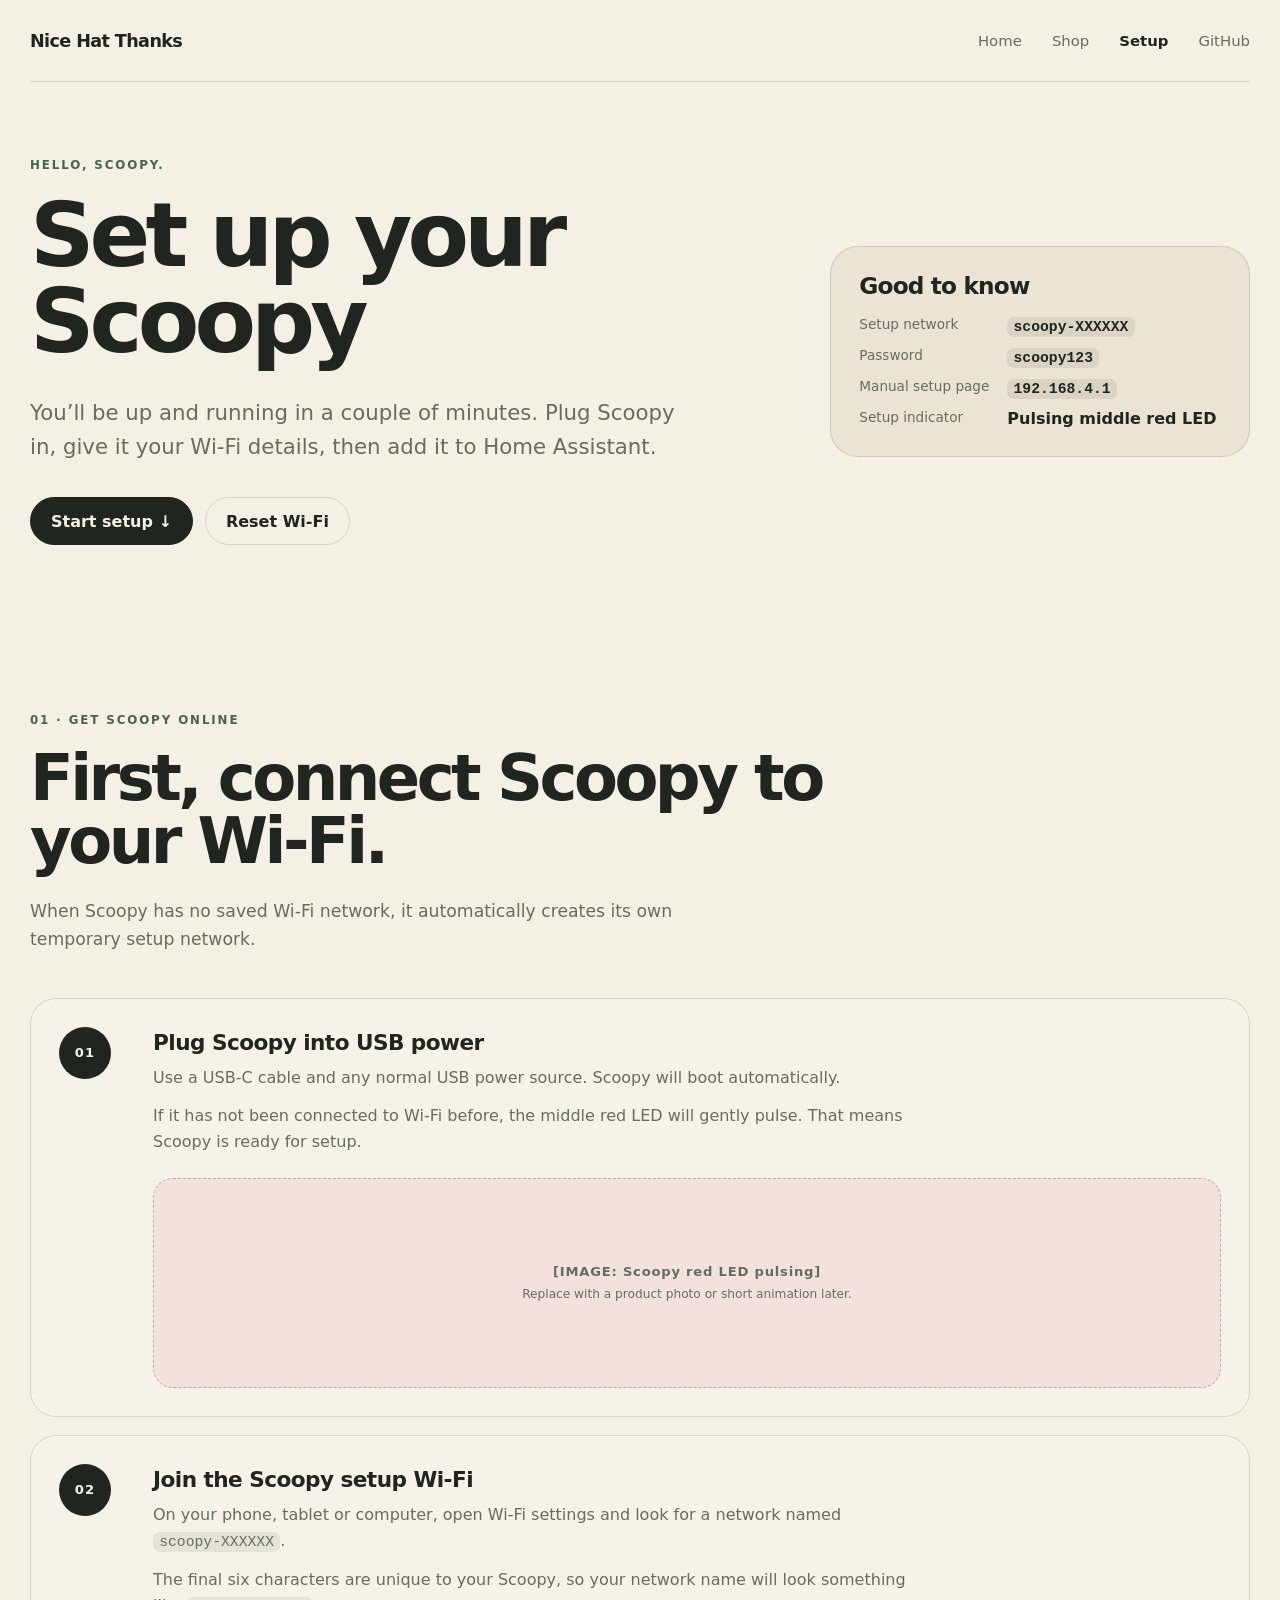
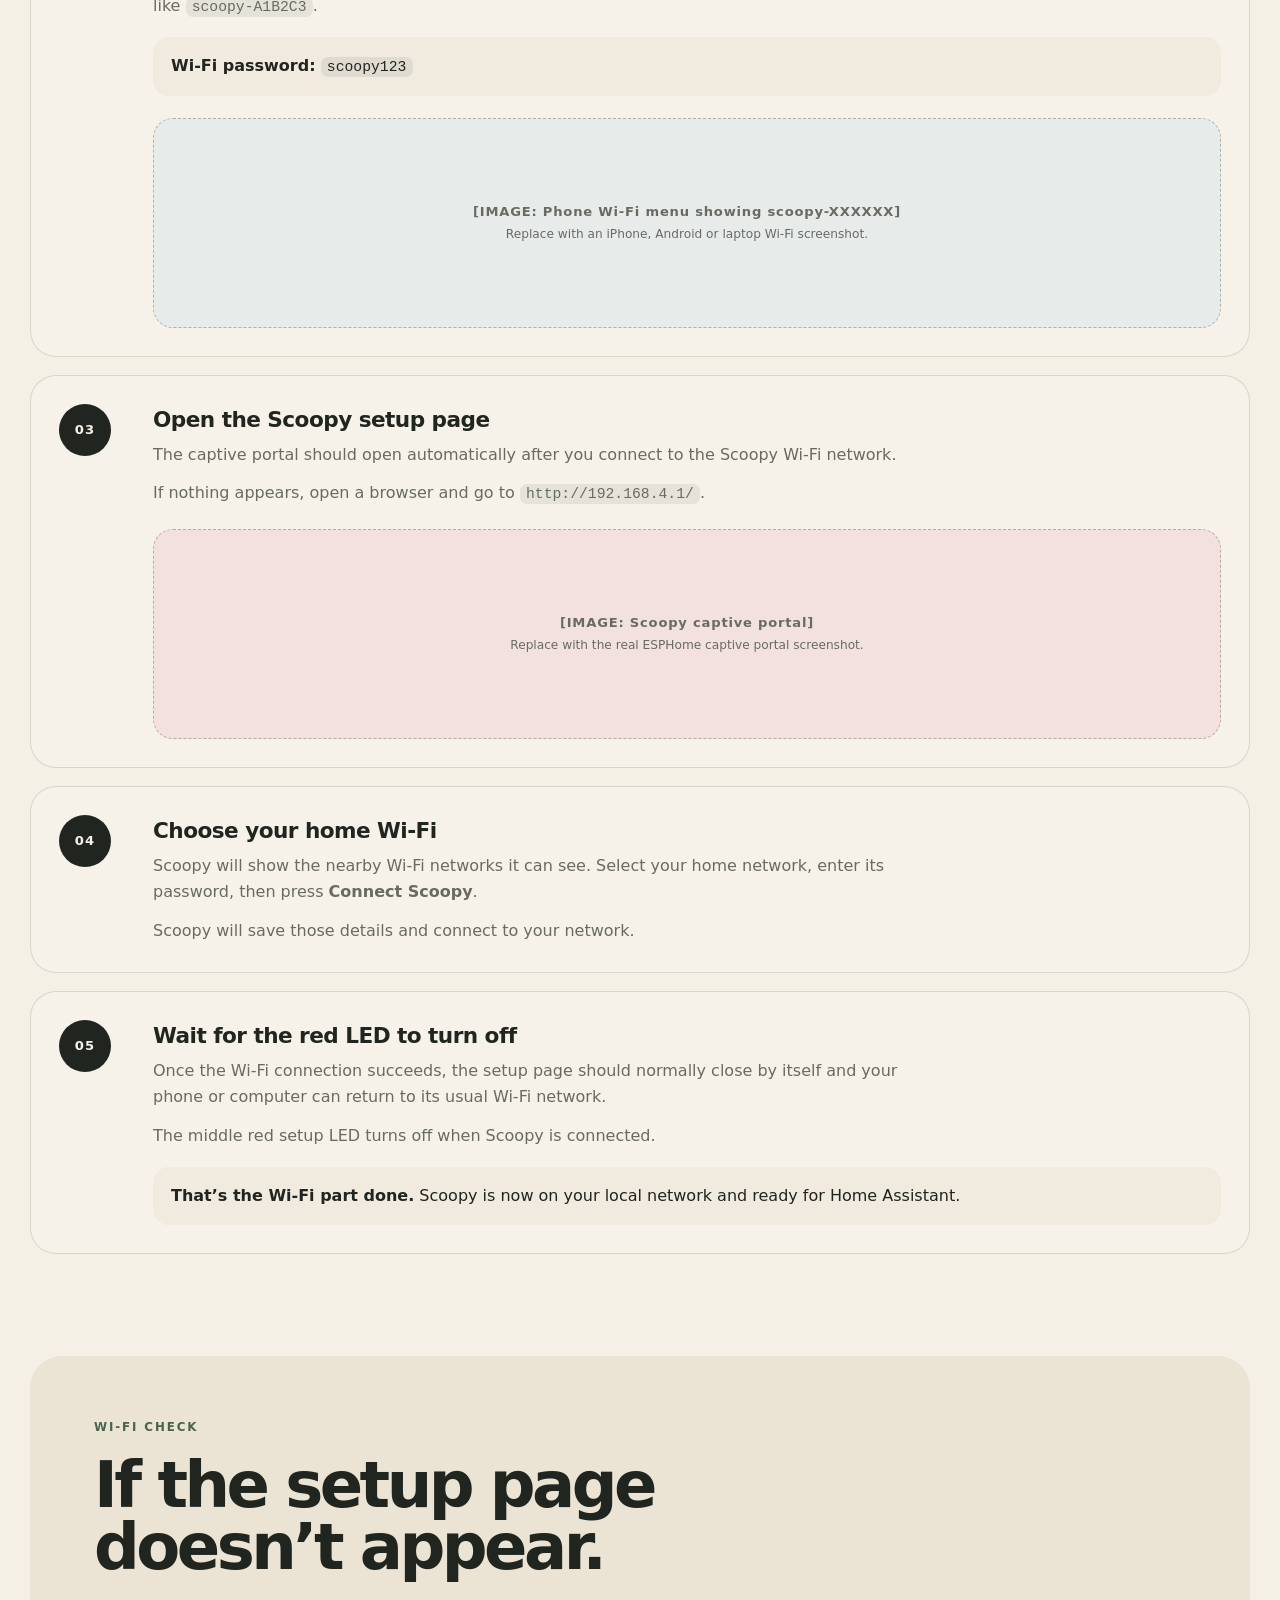
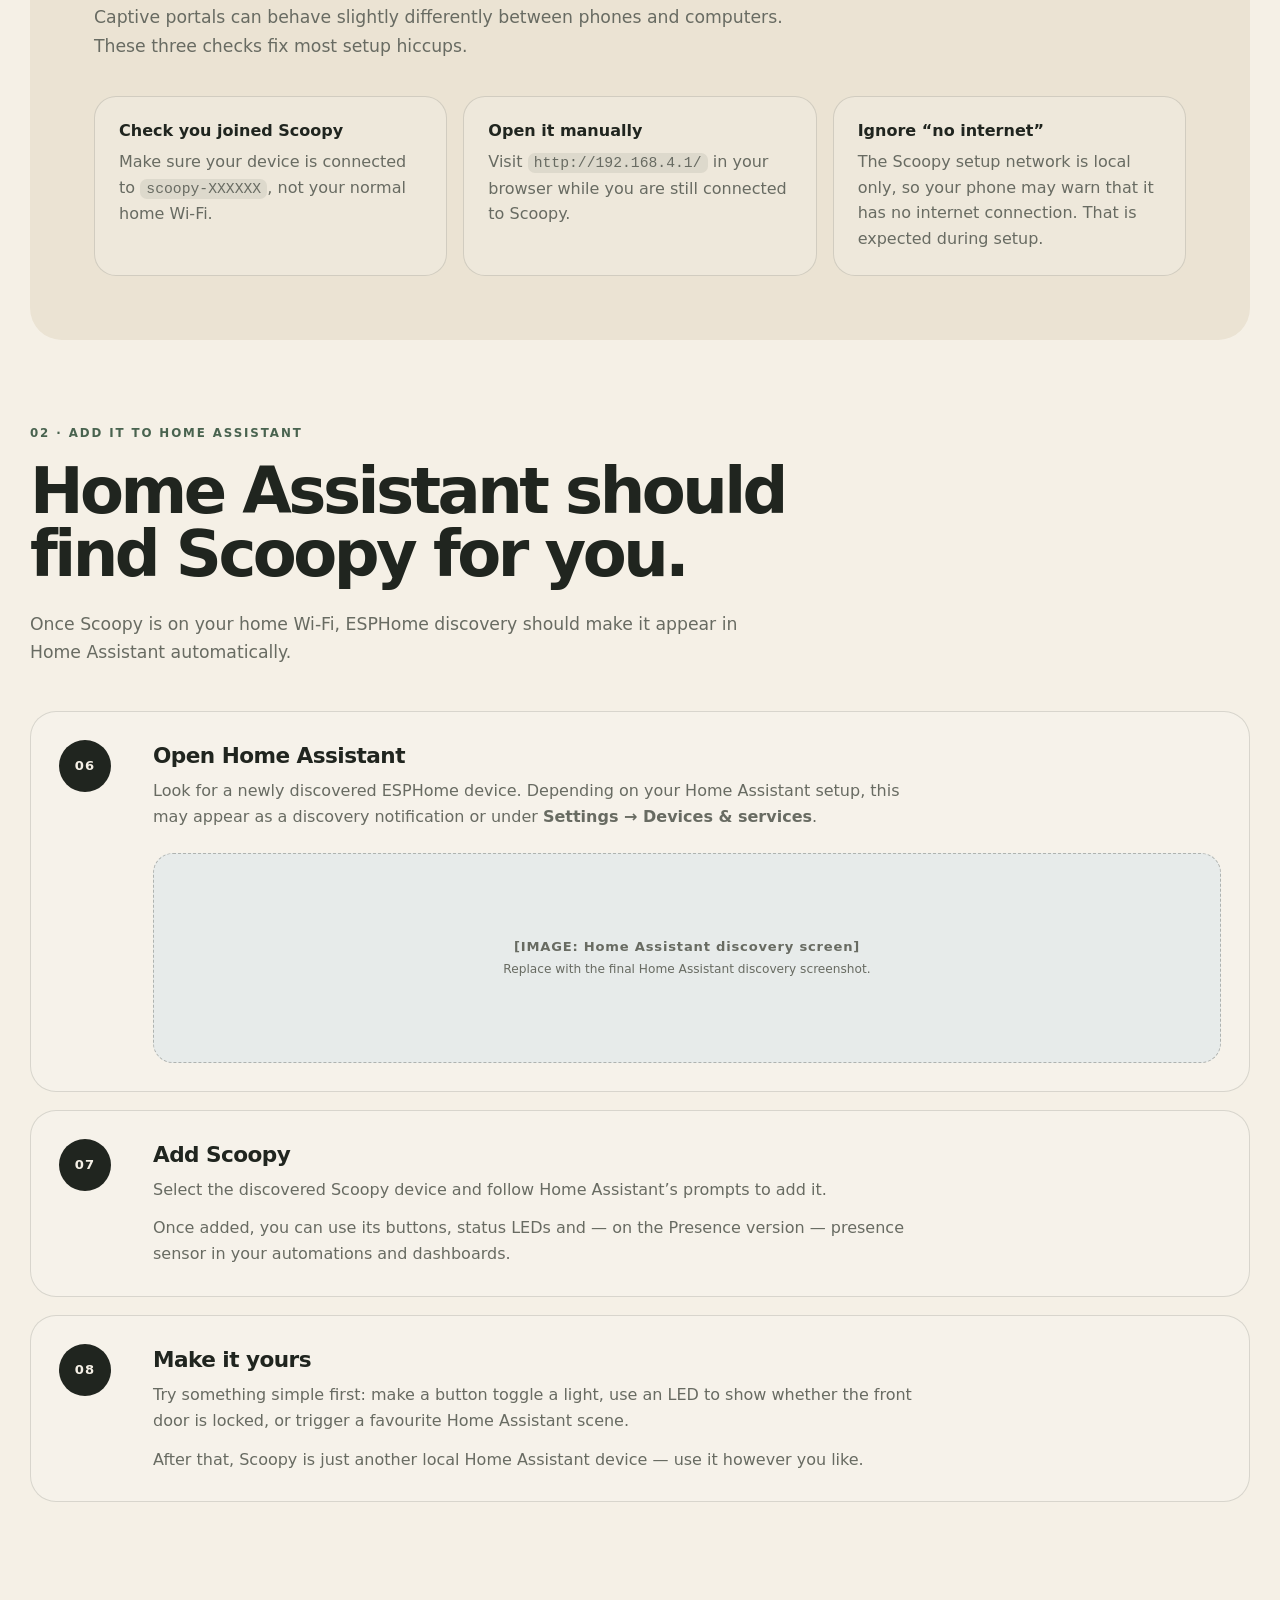
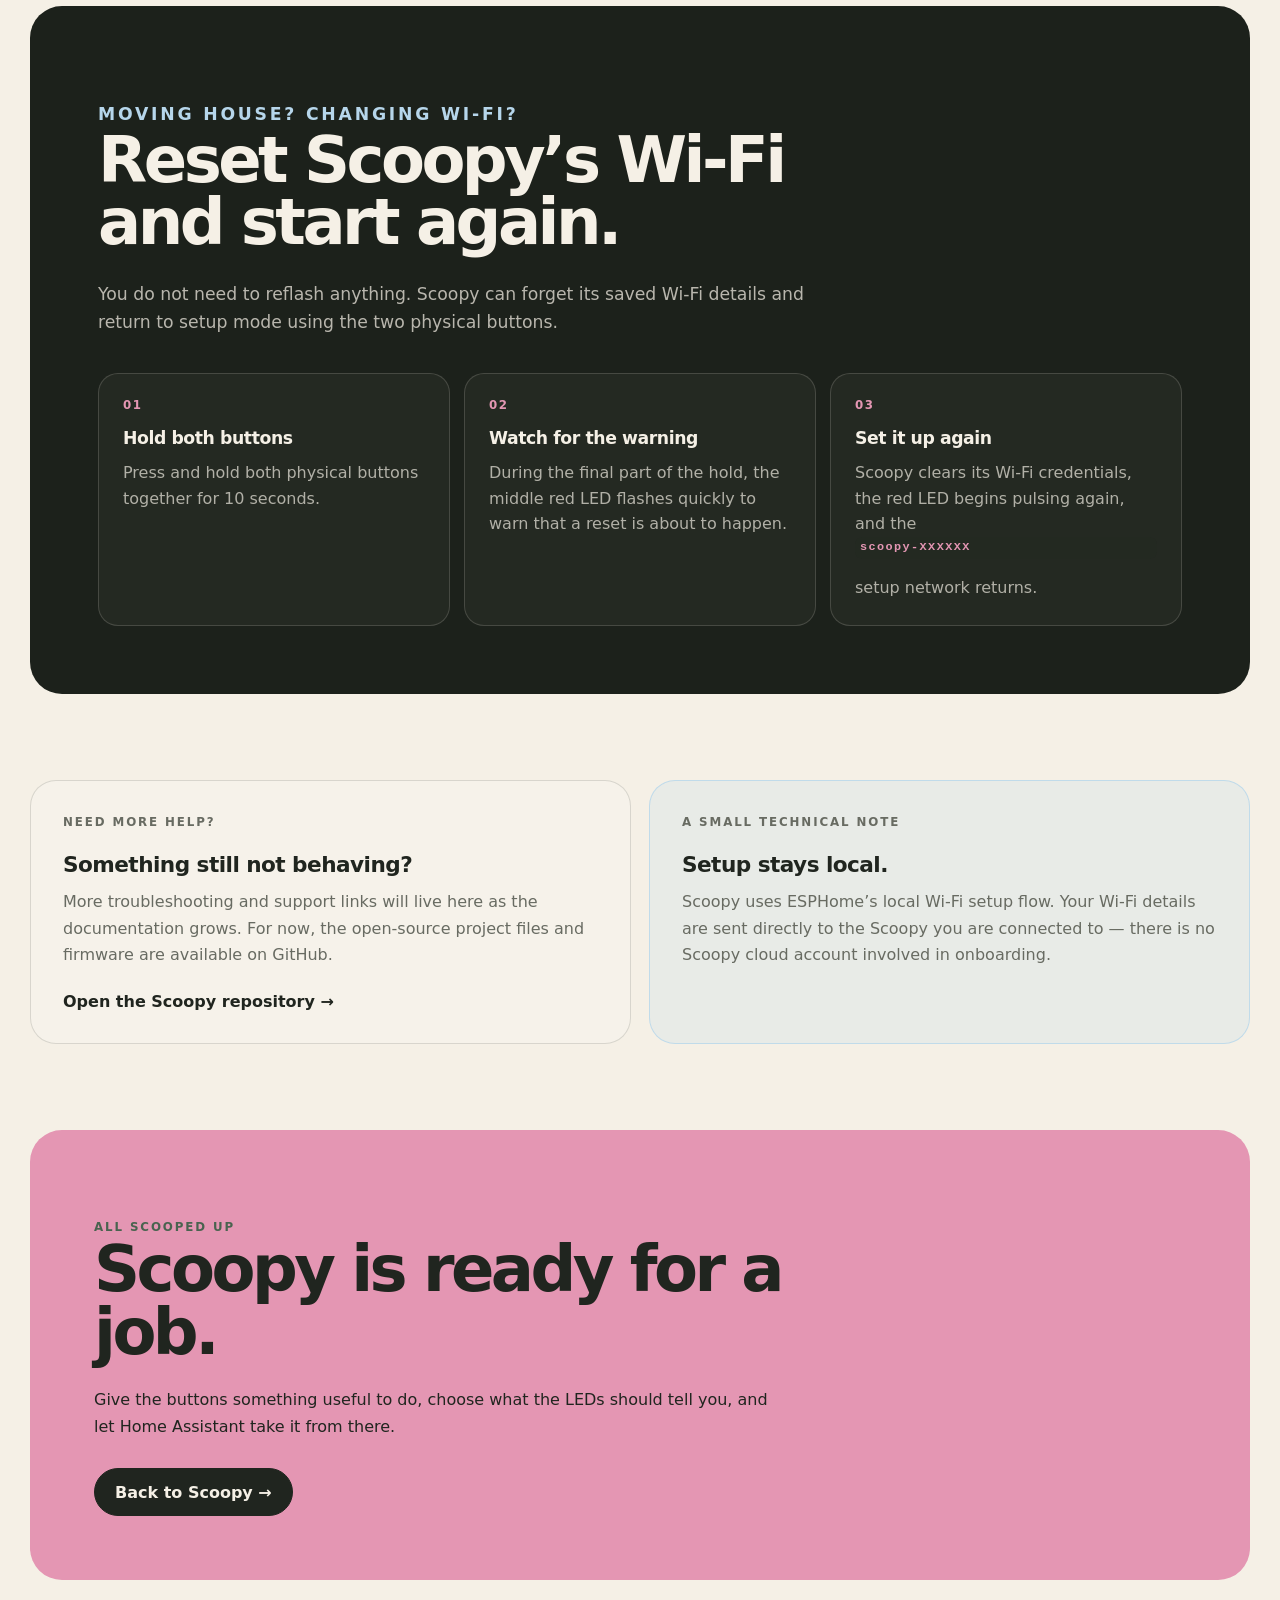
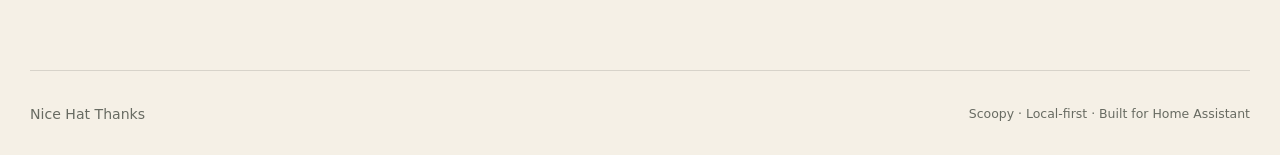
==== setup/index.html @ 728f1015 "Add Scoopy customer setup page" ====
<!DOCTYPE html>
<html lang="en">
<head>
  <meta charset="UTF-8">
  <meta name="viewport" content="width=device-width, initial-scale=1.0">
  <meta name="description" content="Set up your Scoopy Node, connect it to Wi-Fi and add it to Home Assistant.">
  <title>Set up your Scoopy · Nice Hat Thanks</title>
  <link rel="stylesheet" href="../css/style.css?v=20260820-home-refresh">
  <link rel="stylesheet" href="../css/setup.css?v=20260821-setup-page">
</head>
<body>
<header class="site-header">
  <a class="brand" href="/" aria-label="Nice Hat Thanks home">Nice Hat Thanks</a>
  <nav class="setup-nav" aria-label="Main navigation">
    <a href="/">Home</a>
    <a href="/shop.html">Shop</a>
    <a href="/setup/" aria-current="page">Setup</a>
    <a href="https://github.com/NiceHatThanks/scoopy-node" target="_blank" rel="noreferrer">GitHub</a>
  </nav>
</header>

<main class="setup-main">
  <section class="hero setup-hero">
    <div class="hero-copy">
      <p class="eyebrow">HELLO, SCOOPY.</p>
      <h1>Set up your Scoopy</h1>
      <p class="intro">You’ll be up and running in a couple of minutes. Plug Scoopy in, give it your Wi-Fi details, then add it to Home Assistant.</p>
      <div class="actions">
        <a class="button primary" href="#start">Start setup ↓</a>
        <a class="button secondary" href="#recovery">Reset Wi-Fi</a>
      </div>
    </div>

    <aside class="setup-quick-card" aria-label="Scoopy setup details">
      <h2>Good to know</h2>
      <dl>
        <dt>Setup network</dt>
        <dd><code>scoopy-XXXXXX</code></dd>
        <dt>Password</dt>
        <dd><code>scoopy123</code></dd>
        <dt>Manual setup page</dt>
        <dd><code>192.168.4.1</code></dd>
        <dt>Setup indicator</dt>
        <dd>Pulsing middle red LED</dd>
      </dl>
    </aside>
  </section>

  <section class="setup-section" id="start">
    <div class="setup-heading">
      <p class="eyebrow">01 · GET SCOOPY ONLINE</p>
      <h2>First, connect Scoopy to your Wi-Fi.</h2>
      <p>When Scoopy has no saved Wi-Fi network, it automatically creates its own temporary setup network.</p>
    </div>

    <div class="setup-flow">
      <article class="setup-step">
        <div class="step-number">01</div>
        <div class="step-content">
          <h3>Plug Scoopy into USB power</h3>
          <p>Use a USB-C cable and any normal USB power source. Scoopy will boot automatically.</p>
          <p>If it has not been connected to Wi-Fi before, the middle red LED will gently pulse. That means Scoopy is ready for setup.</p>
          <div class="image-placeholder pink" aria-label="Image placeholder: Scoopy red LED pulsing">
            <div><span>[IMAGE: Scoopy red LED pulsing]</span><small>Replace with a product photo or short animation later.</small></div>
          </div>
          <!-- Replace the placeholder above with an image such as: <img src="../images/setup/red-led-pulsing.jpg" alt="Scoopy with the middle red LED pulsing"> -->
        </div>
      </article>

      <article class="setup-step">
        <div class="step-number">02</div>
        <div class="step-content">
          <h3>Join the Scoopy setup Wi-Fi</h3>
          <p>On your phone, tablet or computer, open Wi-Fi settings and look for a network named <span class="inline-code">scoopy-XXXXXX</span>.</p>
          <p>The final six characters are unique to your Scoopy, so your network name will look something like <span class="inline-code">scoopy-A1B2C3</span>.</p>
          <div class="setup-callout"><strong>Wi-Fi password:</strong> <span class="inline-code">scoopy123</span></div>
          <div class="image-placeholder" aria-label="Image placeholder: Phone Wi-Fi menu showing scoopy-XXXXXX">
            <div><span>[IMAGE: Phone Wi-Fi menu showing scoopy-XXXXXX]</span><small>Replace with an iPhone, Android or laptop Wi-Fi screenshot.</small></div>
          </div>
          <!-- Replace the placeholder above with: <img src="../images/setup/scoopy-wifi-network.jpg" alt="Phone Wi-Fi menu showing the Scoopy setup network"> -->
        </div>
      </article>

      <article class="setup-step">
        <div class="step-number">03</div>
        <div class="step-content">
          <h3>Open the Scoopy setup page</h3>
          <p>The captive portal should open automatically after you connect to the Scoopy Wi-Fi network.</p>
          <p>If nothing appears, open a browser and go to <span class="inline-code">http://192.168.4.1/</span>.</p>
          <div class="image-placeholder pink" aria-label="Image placeholder: Scoopy captive portal">
            <div><span>[IMAGE: Scoopy captive portal]</span><small>Replace with the real ESPHome captive portal screenshot.</small></div>
          </div>
          <!-- Replace the placeholder above with: <img src="../images/setup/captive-portal.jpg" alt="Scoopy captive portal showing nearby Wi-Fi networks"> -->
        </div>
      </article>

      <article class="setup-step">
        <div class="step-number">04</div>
        <div class="step-content">
          <h3>Choose your home Wi-Fi</h3>
          <p>Scoopy will show the nearby Wi-Fi networks it can see. Select your home network, enter its password, then press <strong>Connect Scoopy</strong>.</p>
          <p>Scoopy will save those details and connect to your network.</p>
        </div>
      </article>

      <article class="setup-step">
        <div class="step-number">05</div>
        <div class="step-content">
          <h3>Wait for the red LED to turn off</h3>
          <p>Once the Wi-Fi connection succeeds, the setup page should normally close by itself and your phone or computer can return to its usual Wi-Fi network.</p>
          <p>The middle red setup LED turns off when Scoopy is connected.</p>
          <div class="setup-callout"><strong>That’s the Wi-Fi part done.</strong> Scoopy is now on your local network and ready for Home Assistant.</div>
        </div>
      </article>
    </div>
  </section>

  <section class="connection-panel" id="wifi-help">
    <div class="setup-heading">
      <p class="eyebrow">WI-FI CHECK</p>
      <h2>If the setup page doesn’t appear.</h2>
      <p>Captive portals can behave slightly differently between phones and computers. These three checks fix most setup hiccups.</p>
    </div>
    <div class="mini-grid">
      <article class="mini-card"><strong>Check you joined Scoopy</strong><p>Make sure your device is connected to <span class="inline-code">scoopy-XXXXXX</span>, not your normal home Wi-Fi.</p></article>
      <article class="mini-card"><strong>Open it manually</strong><p>Visit <span class="inline-code">http://192.168.4.1/</span> in your browser while you are still connected to Scoopy.</p></article>
      <article class="mini-card"><strong>Ignore “no internet”</strong><p>The Scoopy setup network is local only, so your phone may warn that it has no internet connection. That is expected during setup.</p></article>
    </div>
  </section>

  <section class="setup-section" id="home-assistant">
    <div class="setup-heading">
      <p class="eyebrow">02 · ADD IT TO HOME ASSISTANT</p>
      <h2>Home Assistant should find Scoopy for you.</h2>
      <p>Once Scoopy is on your home Wi-Fi, ESPHome discovery should make it appear in Home Assistant automatically.</p>
    </div>

    <div class="setup-flow">
      <article class="setup-step">
        <div class="step-number">06</div>
        <div class="step-content">
          <h3>Open Home Assistant</h3>
          <p>Look for a newly discovered ESPHome device. Depending on your Home Assistant setup, this may appear as a discovery notification or under <strong>Settings → Devices &amp; services</strong>.</p>
          <div class="image-placeholder" aria-label="Image placeholder: Home Assistant discovery screen">
            <div><span>[IMAGE: Home Assistant discovery screen]</span><small>Replace with the final Home Assistant discovery screenshot.</small></div>
          </div>
          <!-- Replace the placeholder above with: <img src="../images/setup/home-assistant-discovery.jpg" alt="Home Assistant discovery screen showing Scoopy"> -->
        </div>
      </article>

      <article class="setup-step">
        <div class="step-number">07</div>
        <div class="step-content">
          <h3>Add Scoopy</h3>
          <p>Select the discovered Scoopy device and follow Home Assistant’s prompts to add it.</p>
          <p>Once added, you can use its buttons, status LEDs and — on the Presence version — presence sensor in your automations and dashboards.</p>
        </div>
      </article>

      <article class="setup-step">
        <div class="step-number">08</div>
        <div class="step-content">
          <h3>Make it yours</h3>
          <p>Try something simple first: make a button toggle a light, use an LED to show whether the front door is locked, or trigger a favourite Home Assistant scene.</p>
          <p>After that, Scoopy is just another local Home Assistant device — use it however you like.</p>
        </div>
      </article>
    </div>
  </section>

  <section class="recovery-panel" id="recovery">
    <p class="eyebrow">MOVING HOUSE? CHANGING WI-FI?</p>
    <h2>Reset Scoopy’s Wi-Fi and start again.</h2>
    <p>You do not need to reflash anything. Scoopy can forget its saved Wi-Fi details and return to setup mode using the two physical buttons.</p>

    <div class="recovery-steps">
      <article><span>01</span><h3>Hold both buttons</h3><p>Press and hold both physical buttons together for 10 seconds.</p></article>
      <article><span>02</span><h3>Watch for the warning</h3><p>During the final part of the hold, the middle red LED flashes quickly to warn that a reset is about to happen.</p></article>
      <article><span>03</span><h3>Set it up again</h3><p>Scoopy clears its Wi-Fi credentials, the red LED begins pulsing again, and the <span class="inline-code">scoopy-XXXXXX</span> setup network returns.</p></article>
    </div>
  </section>

  <section class="help-grid" id="help">
    <article class="help-card">
      <p class="eyebrow">NEED MORE HELP?</p>
      <h3>Something still not behaving?</h3>
      <p>More troubleshooting and support links will live here as the documentation grows. For now, the open-source project files and firmware are available on GitHub.</p>
      <a class="text-link" href="https://github.com/NiceHatThanks/scoopy-node" target="_blank" rel="noreferrer">Open the Scoopy repository →</a>
    </article>

    <article class="help-card technical-note">
      <p class="eyebrow">A SMALL TECHNICAL NOTE</p>
      <h3>Setup stays local.</h3>
      <p>Scoopy uses ESPHome’s local Wi-Fi setup flow. Your Wi-Fi details are sent directly to the Scoopy you are connected to — there is no Scoopy cloud account involved in onboarding.</p>
    </article>
  </section>

  <section class="setup-done">
    <p class="eyebrow">ALL SCOOPED UP</p>
    <h2>Scoopy is ready for a job.</h2>
    <p>Give the buttons something useful to do, choose what the LEDs should tell you, and let Home Assistant take it from there.</p>
    <a class="button primary" href="/">Back to Scoopy →</a>
  </section>
</main>

<footer>
  <span>Nice Hat Thanks</span>
  <span class="setup-footer-note">Scoopy · Local-first · Built for Home Assistant</span>
</footer>
</body>
</html>
---- css/style.css ----
:root {--background:#f5f0e6;--surface:#ebe3d3;--surface-soft:#f0eadf;--text:#20251f;--render-background:#1c211b;--muted:#686b62;--accent:#49634f;--border:rgba(32,37,31,.14)}*{box-sizing:border-box}html{scroll-behavior:smooth}body{margin:0;min-height:100vh;background:var(--background);color:var(--text);font-family:Inter,ui-sans-serif,system-ui,-apple-system,BlinkMacSystemFont,"Segoe UI",sans-serif;-webkit-font-smoothing:antialiased}a{color:inherit}img{display:block;max-width:100%;height:auto}.site-header,main,footer{width:min(1220px,calc(100% - 56px));margin-inline:auto}.site-header{min-height:82px;display:flex;align-items:center;justify-content:space-between;border-bottom:1px solid var(--border)}.brand{font-size:1.1rem;font-weight:760;letter-spacing:-.035em;text-decoration:none}nav{display:flex;gap:30px}nav a{color:var(--muted);font-size:.93rem;text-decoration:none;transition:color 150ms ease}nav a:hover{color:var(--text)}main{padding-bottom:110px}.hero{min-height:76vh;display:grid;grid-template-columns:minmax(0,1.05fr) minmax(300px,.75fr);align-items:center;gap:clamp(40px,6vw,80px);padding:88px 0 110px}.hero-copy{max-width:760px}.eyebrow{margin:0 0 20px;color:var(--accent);font-size:.74rem;font-weight:800;letter-spacing:.16em}h1,h2,h3,p{margin-top:0}h1,h2{letter-spacing:-.055em}h1{margin-bottom:0;font-size:clamp(3.3rem,7vw,6.9rem);line-height:.96}h2{margin-bottom:0;font-size:clamp(2.5rem,5vw,4.8rem);line-height:.98}h3{margin-bottom:12px;font-size:1.08rem;letter-spacing:-.025em}.intro{max-width:670px;margin:32px 0 0;color:var(--muted);font-size:clamp(1.08rem,1.9vw,1.33rem);line-height:1.58}.actions{display:flex;flex-wrap:wrap;gap:12px;margin-top:34px}.button{min-height:48px;display:inline-flex;align-items:center;justify-content:center;padding:0 20px;border:1px solid var(--border);border-radius:999px;font-weight:700;text-decoration:none;transition:transform 150ms ease,background 150ms ease,border-color 150ms ease}.button:hover{transform:translateY(-1px)}.primary{border-color:var(--text);background:var(--text);color:var(--background)}.secondary:hover{background:var(--surface-soft)}.hero-product{width:min(440px,100%);aspect-ratio:1/1;justify-self:end;overflow:hidden;border-radius:30px;background:var(--render-background)}.hero-product img{width:100%;height:100%;object-fit:cover;object-position:center;transform:scale(1.7)}.product-panel{padding:clamp(42px,7vw,82px);border-radius:34px;background:var(--surface)}.section-copy{max-width:900px}.dimension-callout{display:flex;flex-wrap:wrap;align-items:baseline;gap:12px 18px;margin-top:32px;padding-top:26px;border-top:1px solid var(--border)}.dimension-value{font-size:clamp(1.45rem,2.6vw,2.2rem);font-weight:760;letter-spacing:-.04em}.dimension-label{color:var(--muted);font-size:.96rem}.product-grid{display:grid;grid-template-columns:repeat(4,minmax(0,1fr));gap:18px;margin-top:64px}.product-grid article{min-height:210px;padding:26px;border:1px solid var(--border);border-radius:24px;background:rgba(255,255,255,.16)}.product-grid p,.principles-copy p,.closing-card>p:not(.eyebrow),.inside-copy>p:not(.eyebrow),.build-heading>p:not(.eyebrow),.resource-card p{color:var(--muted);line-height:1.65}.uses-section{padding:120px 0 20px}.uses-heading{max-width:850px}.uses-heading>p:not(.eyebrow){max-width:760px;margin:28px 0 0;color:var(--muted);font-size:1.08rem;line-height:1.65}.uses-grid{display:grid;grid-template-columns:repeat(3,minmax(0,1fr));margin-top:58px;border-top:1px solid var(--border);border-left:1px solid var(--border)}.uses-grid article{position:relative;min-height:245px;padding:30px 30px 34px;border-right:1px solid var(--border);border-bottom:1px solid var(--border)}.uses-grid h3{margin-top:42px;font-size:1.35rem}.uses-grid p{margin-bottom:0;color:var(--muted);line-height:1.6}.use-number{position:absolute;top:28px;right:28px;color:rgba(32,37,31,.36);font-size:.72rem;font-weight:800;letter-spacing:.12em}.led-demo{height:18px;display:flex;align-items:center;gap:7px}.led-demo i{width:9px;height:9px;border-radius:50%;background:#8ea88f;box-shadow:0 0 0 5px rgba(73,99,79,.08)}.led-demo i:nth-child(2){background:#d789a6}.led-demo i:nth-child(3){background:#a9c9de}.use-status h3{margin-top:24px}.inside-section{width:100vw;margin-left:calc(50% - 50vw);margin-top:110px;padding:clamp(64px,7vw,96px) max(28px,calc((100vw - 1220px)/2));display:grid;grid-template-columns:minmax(0,.9fr) minmax(360px,1.1fr);align-items:center;gap:clamp(40px,6vw,80px);background:var(--render-background);color:var(--background)}.inside-copy{max-width:560px}.inside-section .eyebrow{color:#a9bcae}.inside-copy h2{color:var(--background)}.inside-copy>p:not(.eyebrow){margin:28px 0 0;color:rgba(245,240,230,.72);font-size:1.08rem}.inside-points{display:flex;flex-wrap:wrap;gap:10px;margin-top:34px}.inside-points span{padding:10px 14px;border:1px solid rgba(245,240,230,.18);border-radius:999px;color:rgba(245,240,230,.82);font-size:.9rem;font-weight:650}.inside-image{width:min(580px,100%);aspect-ratio:1/1;justify-self:end;overflow:hidden;border-radius:28px;background:var(--render-background)}.inside-image img{width:100%;height:100%;object-fit:cover;object-position:center;transform:scale(1.28)}.build-section{padding:120px 0 20px}.build-heading{max-width:820px}.build-heading>p:not(.eyebrow){max-width:720px;margin:28px 0 0;font-size:1.08rem}.resource-grid{display:grid;grid-template-columns:repeat(3,minmax(0,1fr));gap:18px;margin-top:54px}.resource-card{min-height:280px;display:flex;flex-direction:column;padding:28px;border:1px solid var(--border);border-radius:26px;background:rgba(255,255,255,.18);text-decoration:none;transition:transform 160ms ease,background 160ms ease,border-color 160ms ease}a.resource-card:hover{transform:translateY(-2px);background:var(--surface-soft);border-color:rgba(32,37,31,.22)}.resource-kicker{margin-bottom:26px;color:var(--accent);font-size:.7rem;font-weight:800;letter-spacing:.14em}.resource-card h3{font-size:1.35rem}.resource-card p{margin-bottom:30px}.resource-link{margin-top:auto;font-weight:700;font-size:.94rem}.resource-card-muted{opacity:.72}.electronics-card{min-height:420px}.pcb-preview{position:relative;width:100%;height:180px;margin:-8px 0 24px;overflow:hidden;border-radius:18px;background:var(--surface)}.pcb-preview model-viewer{width:100%;height:100%;--poster-color:transparent}.model-hint{position:absolute;right:12px;bottom:10px;padding:5px 9px;border-radius:999px;background:rgba(245,240,230,.82);color:var(--muted);font-size:.68rem;font-weight:700;pointer-events:none}.principles{display:grid;grid-template-columns:1fr .85fr;gap:clamp(48px,8vw,120px);align-items:start;padding:120px 0}.principles-copy{padding-top:28px}.principles-copy p{margin-bottom:20px;font-size:1.08rem}.closing-card{padding:clamp(42px,7vw,76px);border-radius:34px;background:#20251f;color:var(--background)}.closing-card .eyebrow{color:#a9bcae}.closing-card h2{max-width:760px}.closing-card>p:not(.eyebrow){max-width:650px;margin:28px 0 0;color:rgba(245,240,230,.72);font-size:1.08rem}.text-link{display:inline-block;margin-top:32px;color:#f5f0e6;font-weight:700;text-decoration:none}footer{min-height:86px;display:flex;align-items:center;justify-content:space-between;border-top:1px solid var(--border);color:var(--muted);font-size:.88rem}@media(max-width:980px){.hero,.inside-section,.principles{grid-template-columns:1fr}.hero{gap:44px;padding-top:80px}.hero-product{width:min(480px,100%);justify-self:center}.product-grid{grid-template-columns:repeat(2,minmax(0,1fr))}.uses-grid{grid-template-columns:repeat(2,minmax(0,1fr))}.inside-section{gap:36px}.inside-copy{max-width:720px}.inside-image{width:min(560px,100%);justify-self:center}.resource-grid{grid-template-columns:1fr}.resource-card{min-height:auto}.electronics-card{min-height:420px}.pcb-preview{height:230px}.principles{gap:24px}}@media(max-width:640px){.site-header,main,footer{width:min(100% - 30px,1220px)}.site-header{min-height:70px}nav{gap:16px}nav a:nth-child(2),nav a:nth-child(3),nav a:nth-child(4){display:none}.hero{min-height:auto;padding:84px 0 72px}.hero-product{width:min(360px,92vw);border-radius:24px}.hero-product img{transform:scale(1.62)}.product-panel,.closing-card{border-radius:26px}.product-grid{grid-template-columns:1fr;margin-top:42px}.product-grid article{min-height:auto}.uses-section{padding-top:88px}.uses-grid{grid-template-columns:1fr;margin-top:40px}.uses-grid article{min-height:auto;padding:26px 24px 30px}.uses-grid h3{margin-top:36px}.use-status h3{margin-top:22px}.inside-section{margin-top:76px;padding-top:68px;padding-bottom:68px}.inside-image{width:min(420px,92vw);border-radius:24px}.inside-image img{transform:scale(1.22)}.inside-points{margin-top:28px}.build-section{padding-top:88px}.resource-grid{margin-top:40px}.dimension-callout{align-items:flex-start;flex-direction:column}.pcb-preview{height:190px}.electronics-card{min-height:auto}.principles{padding:88px 0}footer{min-height:110px;gap:12px;flex-direction:column;align-items:flex-start;justify-content:center}}
---- css/setup.css ----
.setup-main{padding-bottom:90px}.setup-hero{min-height:auto;grid-template-columns:minmax(0,1fr) minmax(300px,.58fr);padding:76px 0 82px}.setup-hero h1{font-size:clamp(3.5rem,7vw,6.4rem)}.setup-quick-card{align-self:center;padding:28px;border:1px solid var(--border);border-radius:28px;background:var(--surface)}.setup-quick-card h2{font-size:1.45rem;letter-spacing:-.035em;margin-bottom:18px}.setup-quick-card dl{display:grid;grid-template-columns:auto 1fr;gap:12px 18px;margin:0}.setup-quick-card dt{color:var(--muted);font-size:.85rem}.setup-quick-card dd{margin:0;font-weight:750;word-break:break-word}.setup-quick-card code,.inline-code{padding:.14em .42em;border-radius:7px;background:rgba(32,37,31,.08);font-family:ui-monospace,SFMono-Regular,Menlo,Consolas,monospace;font-size:.92em}.setup-section{padding:86px 0 18px}.setup-heading{max-width:820px;margin-bottom:44px}.setup-heading>p:not(.eyebrow){max-width:720px;margin:24px 0 0;color:var(--muted);font-size:1.08rem;line-height:1.65}.setup-flow{display:grid;gap:18px}.setup-step{display:grid;grid-template-columns:72px minmax(0,1fr);gap:22px;padding:28px;border:1px solid var(--border);border-radius:26px;background:rgba(255,255,255,.16)}.step-number{width:52px;height:52px;display:grid;place-items:center;border-radius:50%;background:var(--text);color:var(--background);font-size:.82rem;font-weight:800;letter-spacing:.08em}.step-content{min-width:0}.step-content h3{margin:3px 0 10px;font-size:1.35rem}.step-content p{max-width:760px;margin-bottom:0;color:var(--muted);line-height:1.65}.step-content p+p{margin-top:12px}.setup-callout{margin-top:18px;padding:16px 18px;border-radius:16px;background:var(--surface-soft);line-height:1.6}.setup-callout strong{color:var(--text)}.image-placeholder{min-height:210px;display:grid;place-items:center;margin-top:22px;padding:26px;border:1.5px dashed rgba(32,37,31,.28);border-radius:20px;background:rgba(182,214,235,.24);color:var(--muted);text-align:center}.image-placeholder span{display:block;font-size:.82rem;font-weight:800;letter-spacing:.06em}.image-placeholder small{display:block;margin-top:8px;font-size:.76rem;font-weight:500;letter-spacing:0}.image-placeholder.pink{background:rgba(228,150,179,.18)}.connection-panel{margin-top:84px;padding:clamp(36px,6vw,64px);border-radius:32px;background:var(--surface)}.connection-panel .setup-heading{margin-bottom:36px}.mini-grid{display:grid;grid-template-columns:repeat(3,minmax(0,1fr));gap:16px}.mini-card{padding:24px;border:1px solid var(--border);border-radius:22px;background:rgba(255,255,255,.18)}.mini-card strong{display:block;margin-bottom:9px;font-size:1rem}.mini-card p{margin:0;color:var(--muted);line-height:1.6}.recovery-panel{margin-top:86px;padding:clamp(38px,6vw,68px);border-radius:32px;background:var(--render-background);color:var(--background)}.recovery-panel .eyebrow{color:#b6d6eb}.recovery-panel h2{max-width:800px;color:var(--background)}.recovery-panel>p{max-width:740px;margin:26px 0 0;color:rgba(245,240,230,.72);font-size:1.08rem;line-height:1.65}.recovery-steps{display:grid;grid-template-columns:repeat(3,minmax(0,1fr));gap:14px;margin-top:36px}.recovery-steps article{padding:24px;border:1px solid rgba(245,240,230,.16);border-radius:20px;background:rgba(245,240,230,.04)}.recovery-steps span{display:block;margin-bottom:16px;color:#e496b3;font-size:.74rem;font-weight:800;letter-spacing:.12em}.recovery-steps h3{color:var(--background)}.recovery-steps p{margin:0;color:rgba(245,240,230,.68);line-height:1.6}.help-grid{display:grid;grid-template-columns:1fr 1fr;gap:18px;margin-top:86px}.help-card{padding:32px;border:1px solid var(--border);border-radius:26px;background:rgba(255,255,255,.16)}.help-card h3{font-size:1.35rem}.help-card p{color:var(--muted);line-height:1.65}.help-card .text-link{margin-top:8px;color:var(--text)}.technical-note{border-color:rgba(182,214,235,.8);background:rgba(182,214,235,.2)}.setup-done{margin-top:86px;padding:clamp(38px,6vw,64px);border-radius:32px;background:#e496b3;color:var(--text)}.setup-done h2{max-width:760px}.setup-done p{max-width:680px;margin:24px 0 0;line-height:1.65}.setup-done .button{margin-top:28px}.setup-footer-note{font-size:.78rem}.setup-nav a[aria-current="page"]{color:var(--text);font-weight:750}@media(max-width:980px){.setup-hero{grid-template-columns:1fr}.setup-quick-card{width:min(600px,100%)}.mini-grid,.recovery-steps{grid-template-columns:1fr}.help-grid{grid-template-columns:1fr}}@media(max-width:640px){.setup-hero{padding:64px 0 58px}.setup-hero h1{font-size:clamp(3rem,16vw,4.7rem)}.setup-section{padding-top:68px}.setup-step{grid-template-columns:1fr;padding:24px}.step-number{width:44px;height:44px}.image-placeholder{min-height:170px}.connection-panel,.recovery-panel,.setup-done{border-radius:26px}.setup-quick-card{padding:23px;border-radius:24px}.setup-quick-card dl{grid-template-columns:1fr;gap:5px}.setup-quick-card dd{margin-bottom:9px}.setup-footer-note{max-width:240px}}
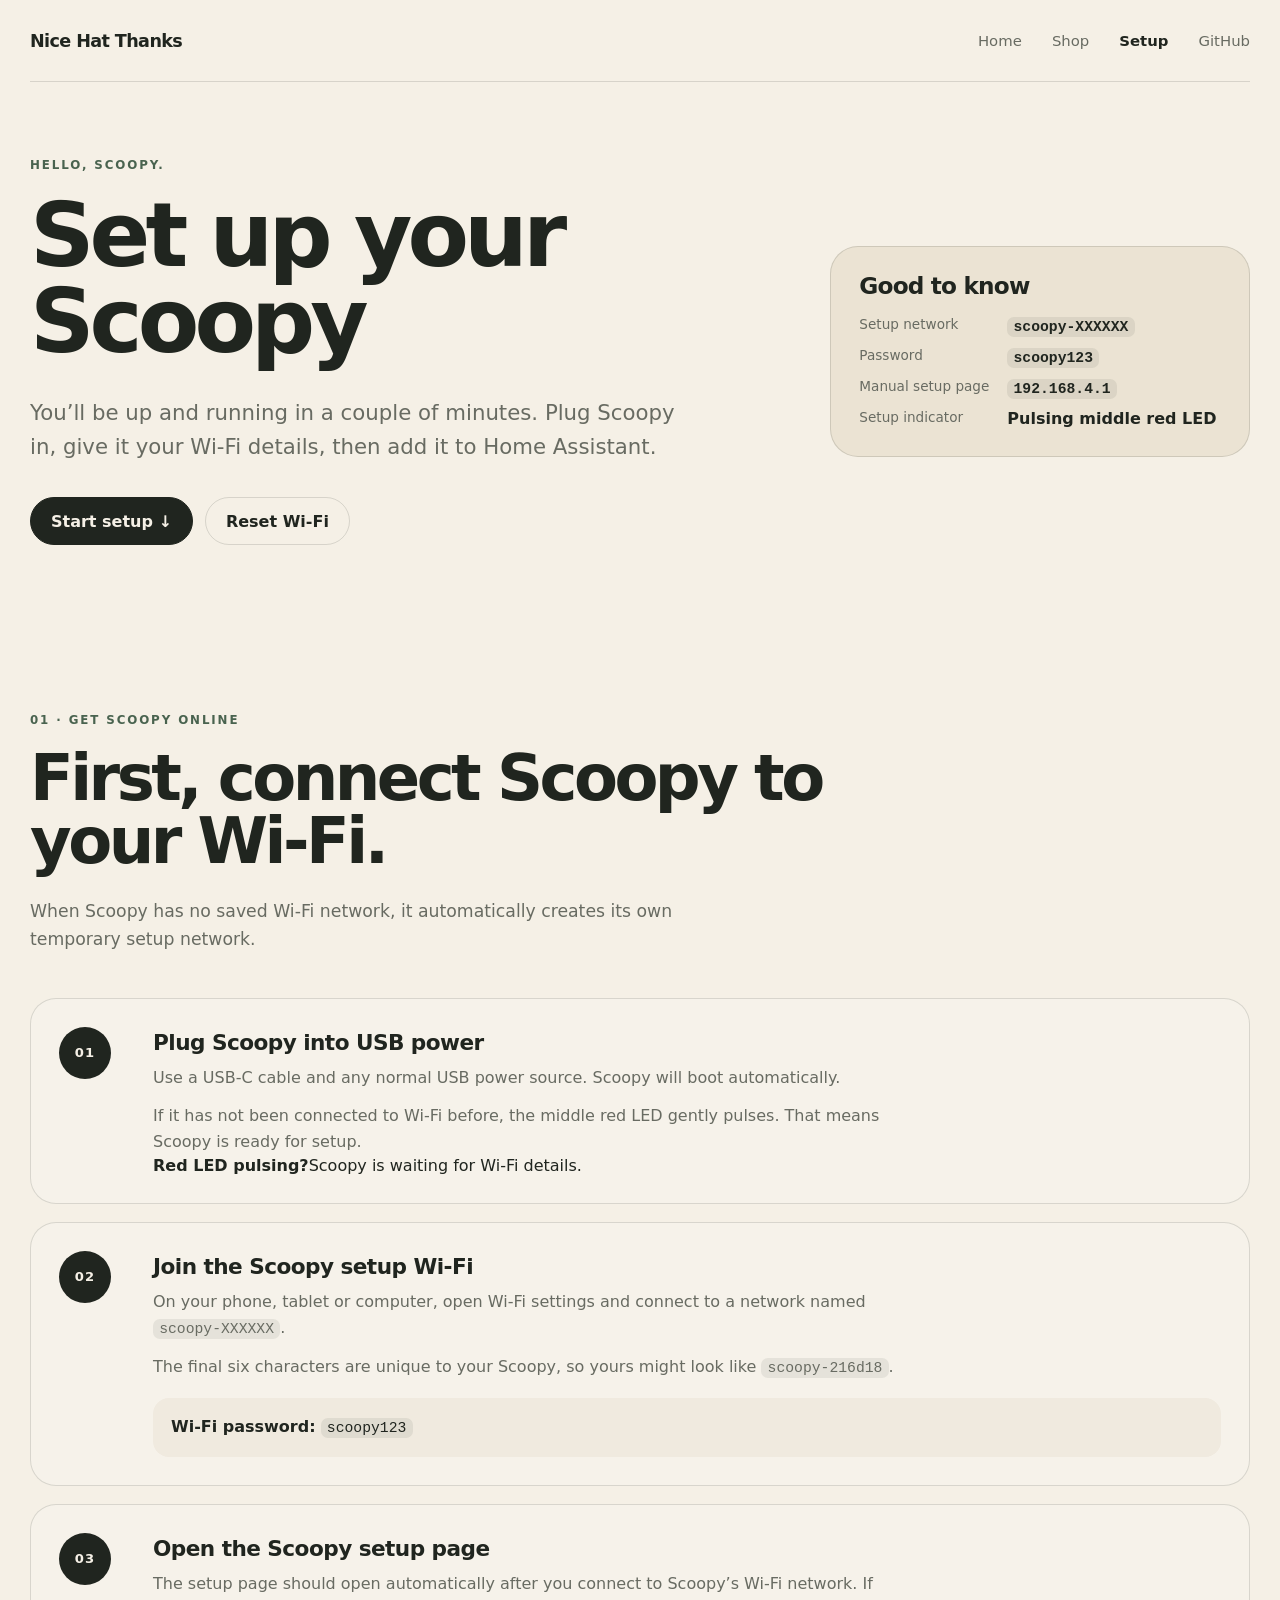
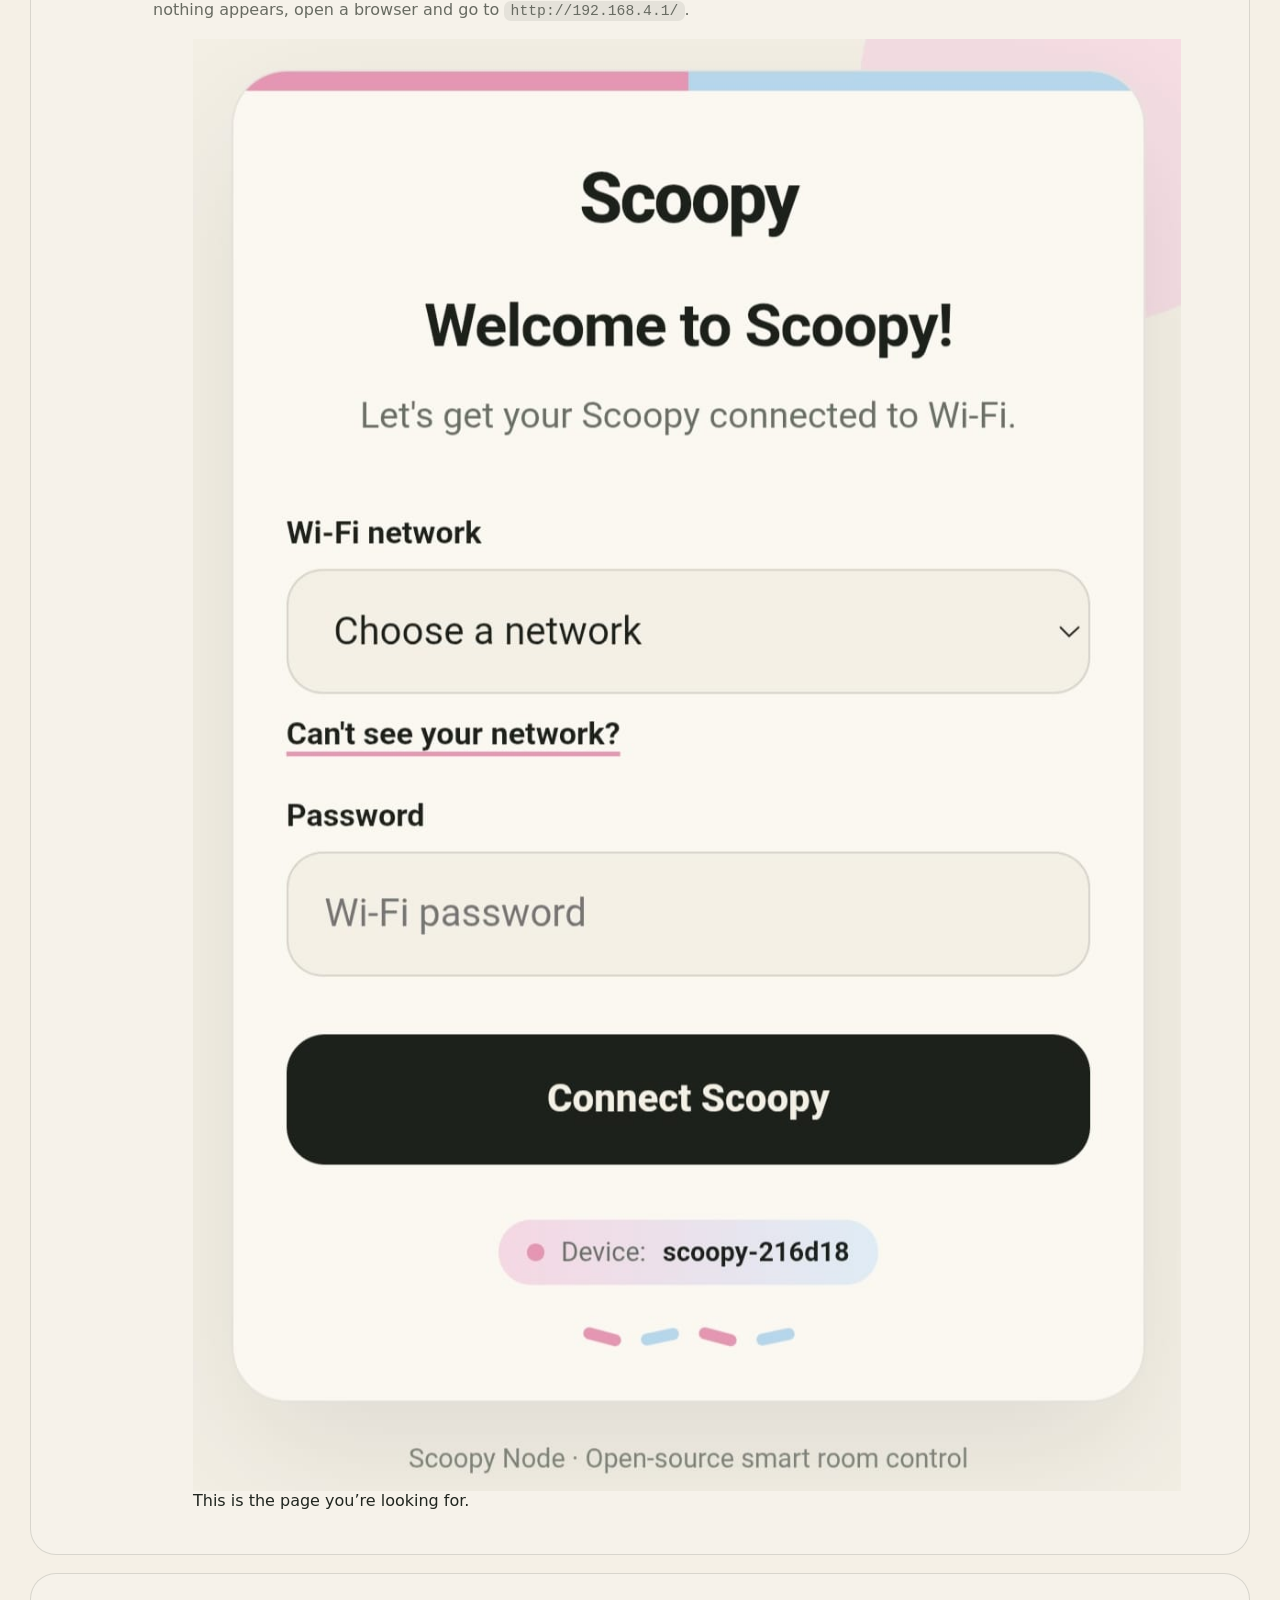
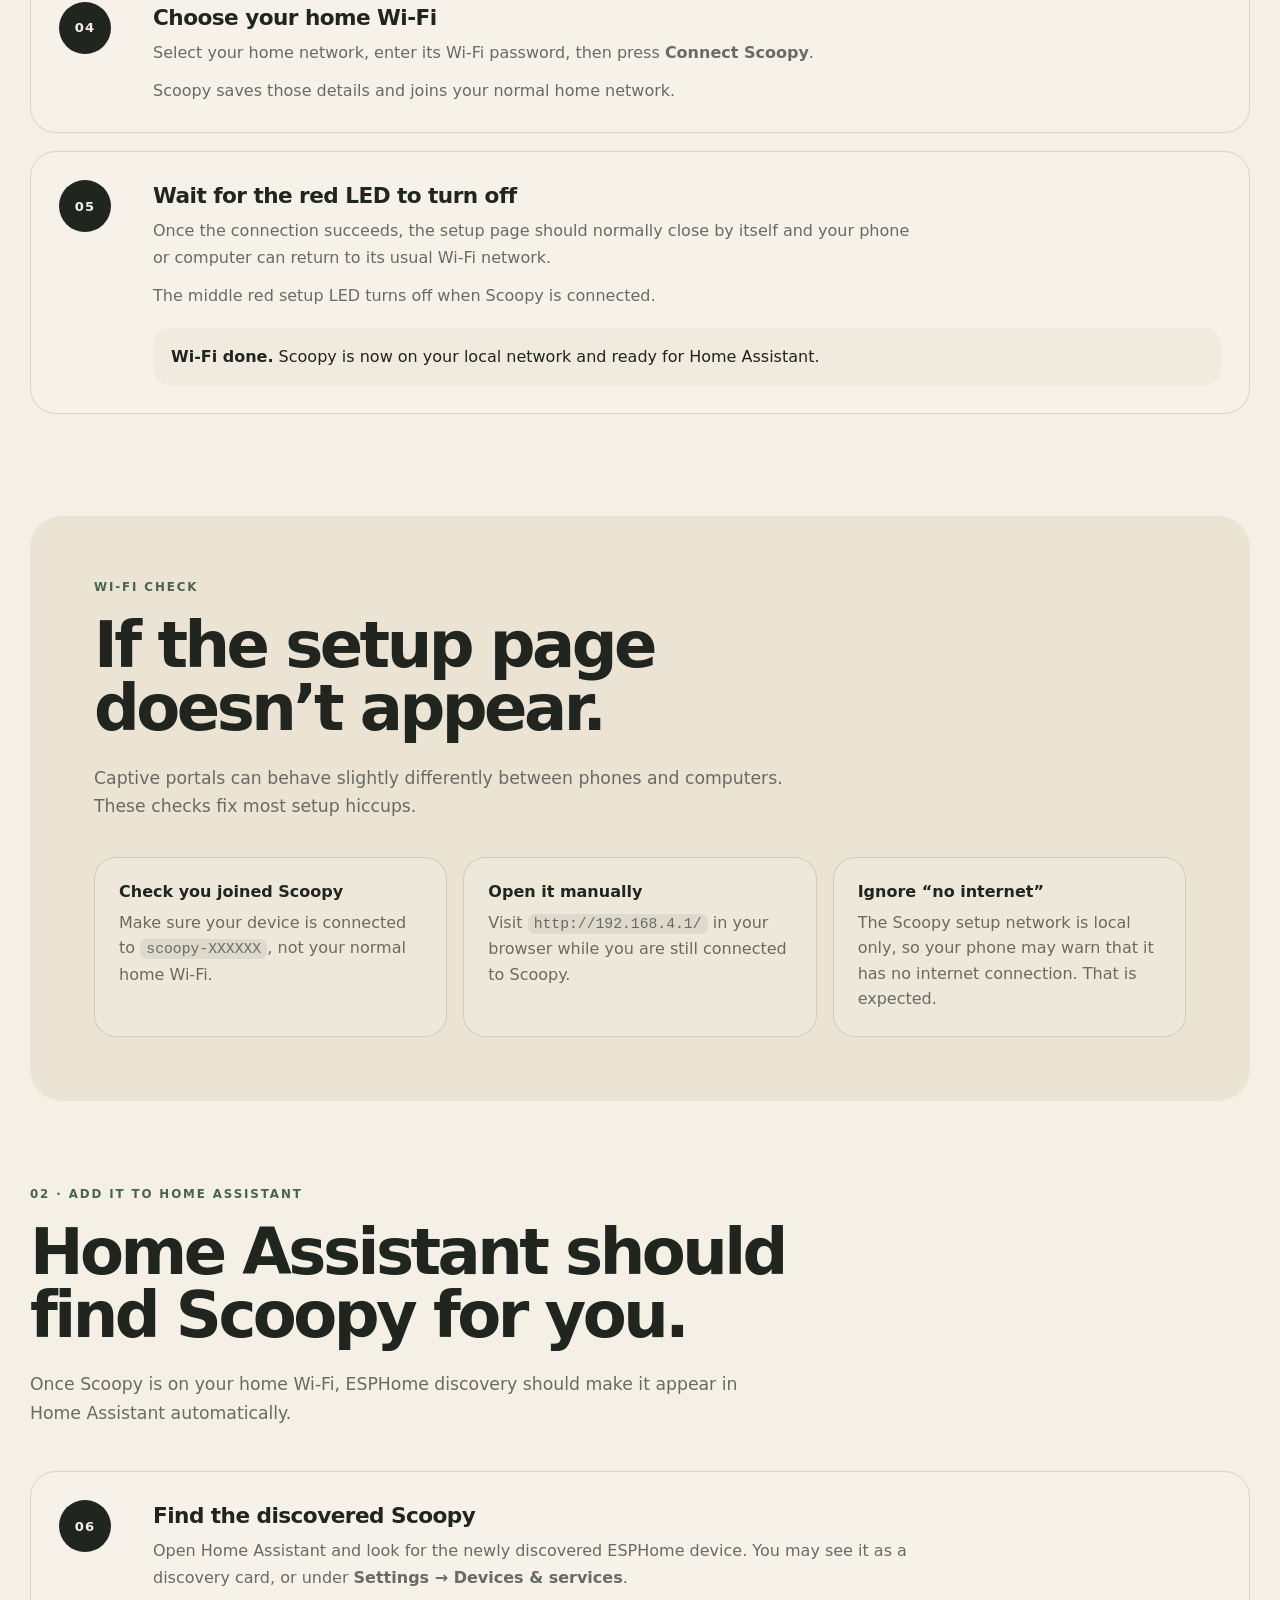
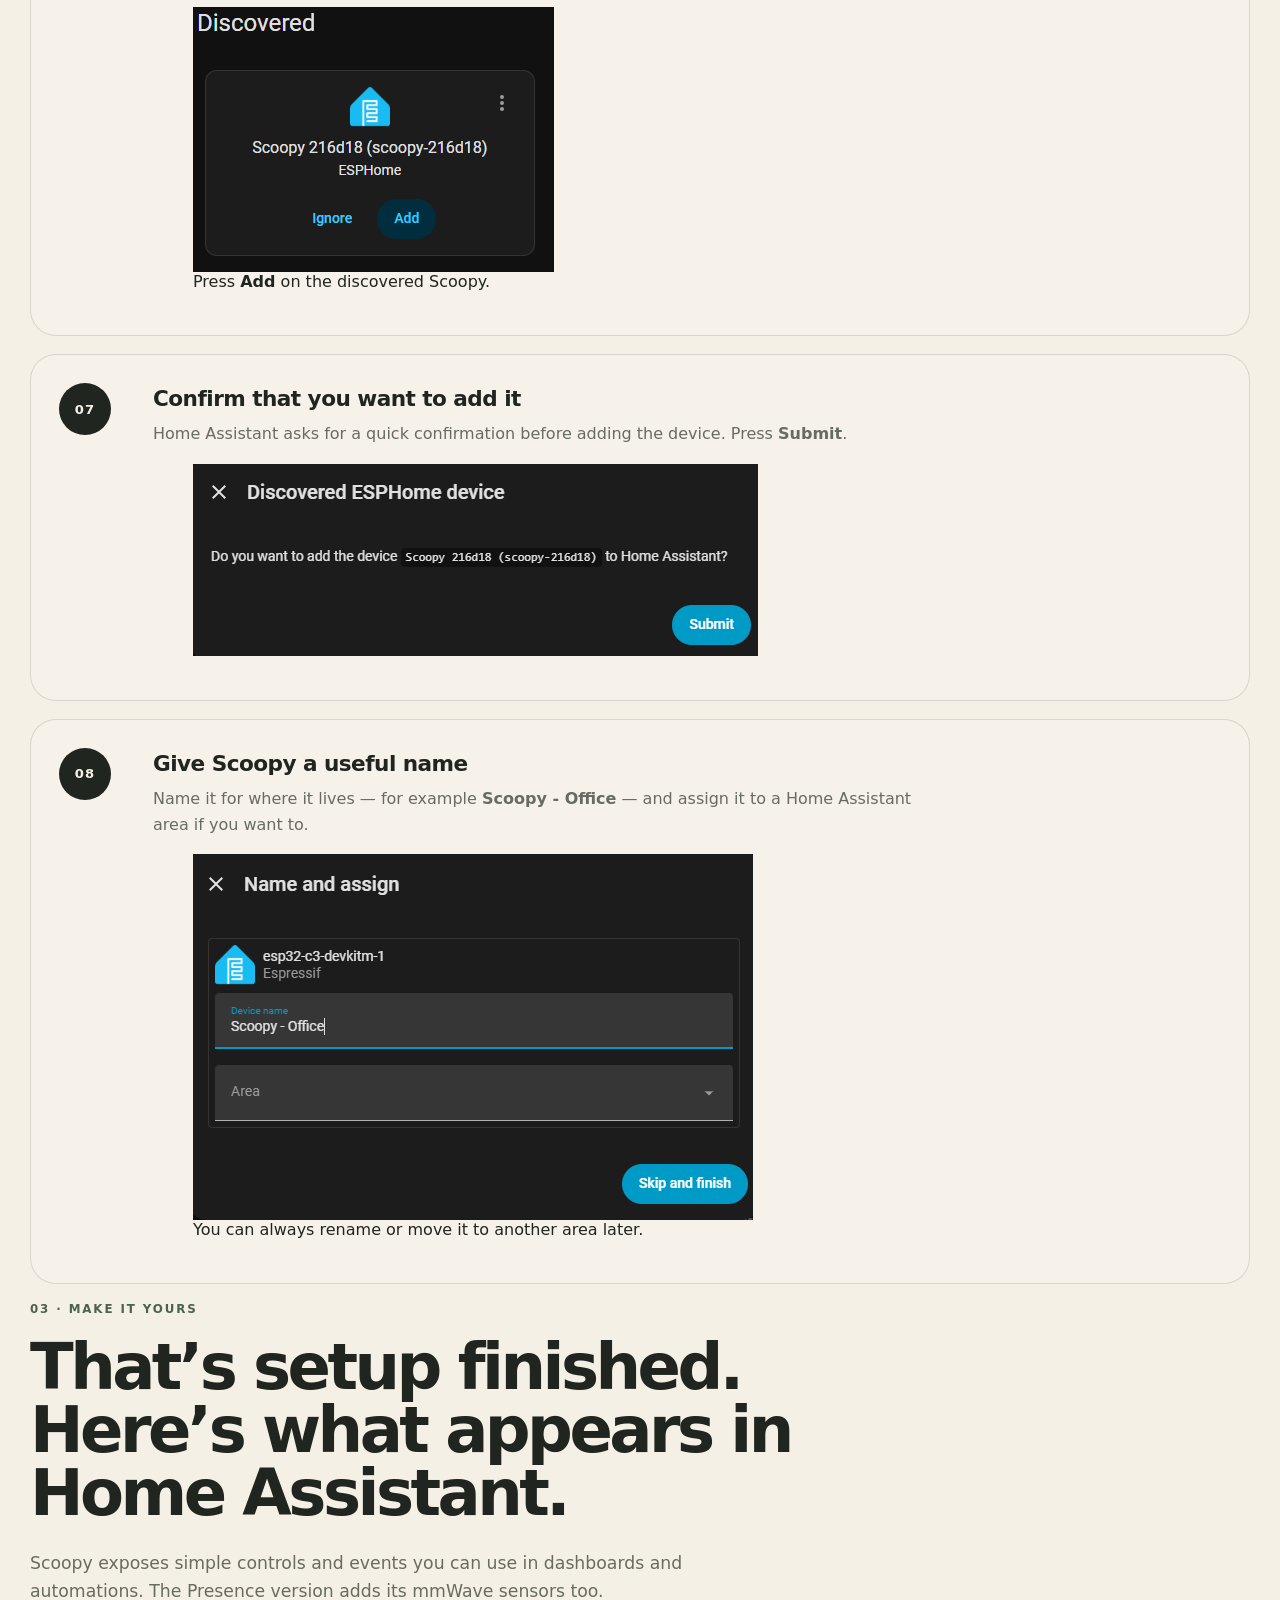
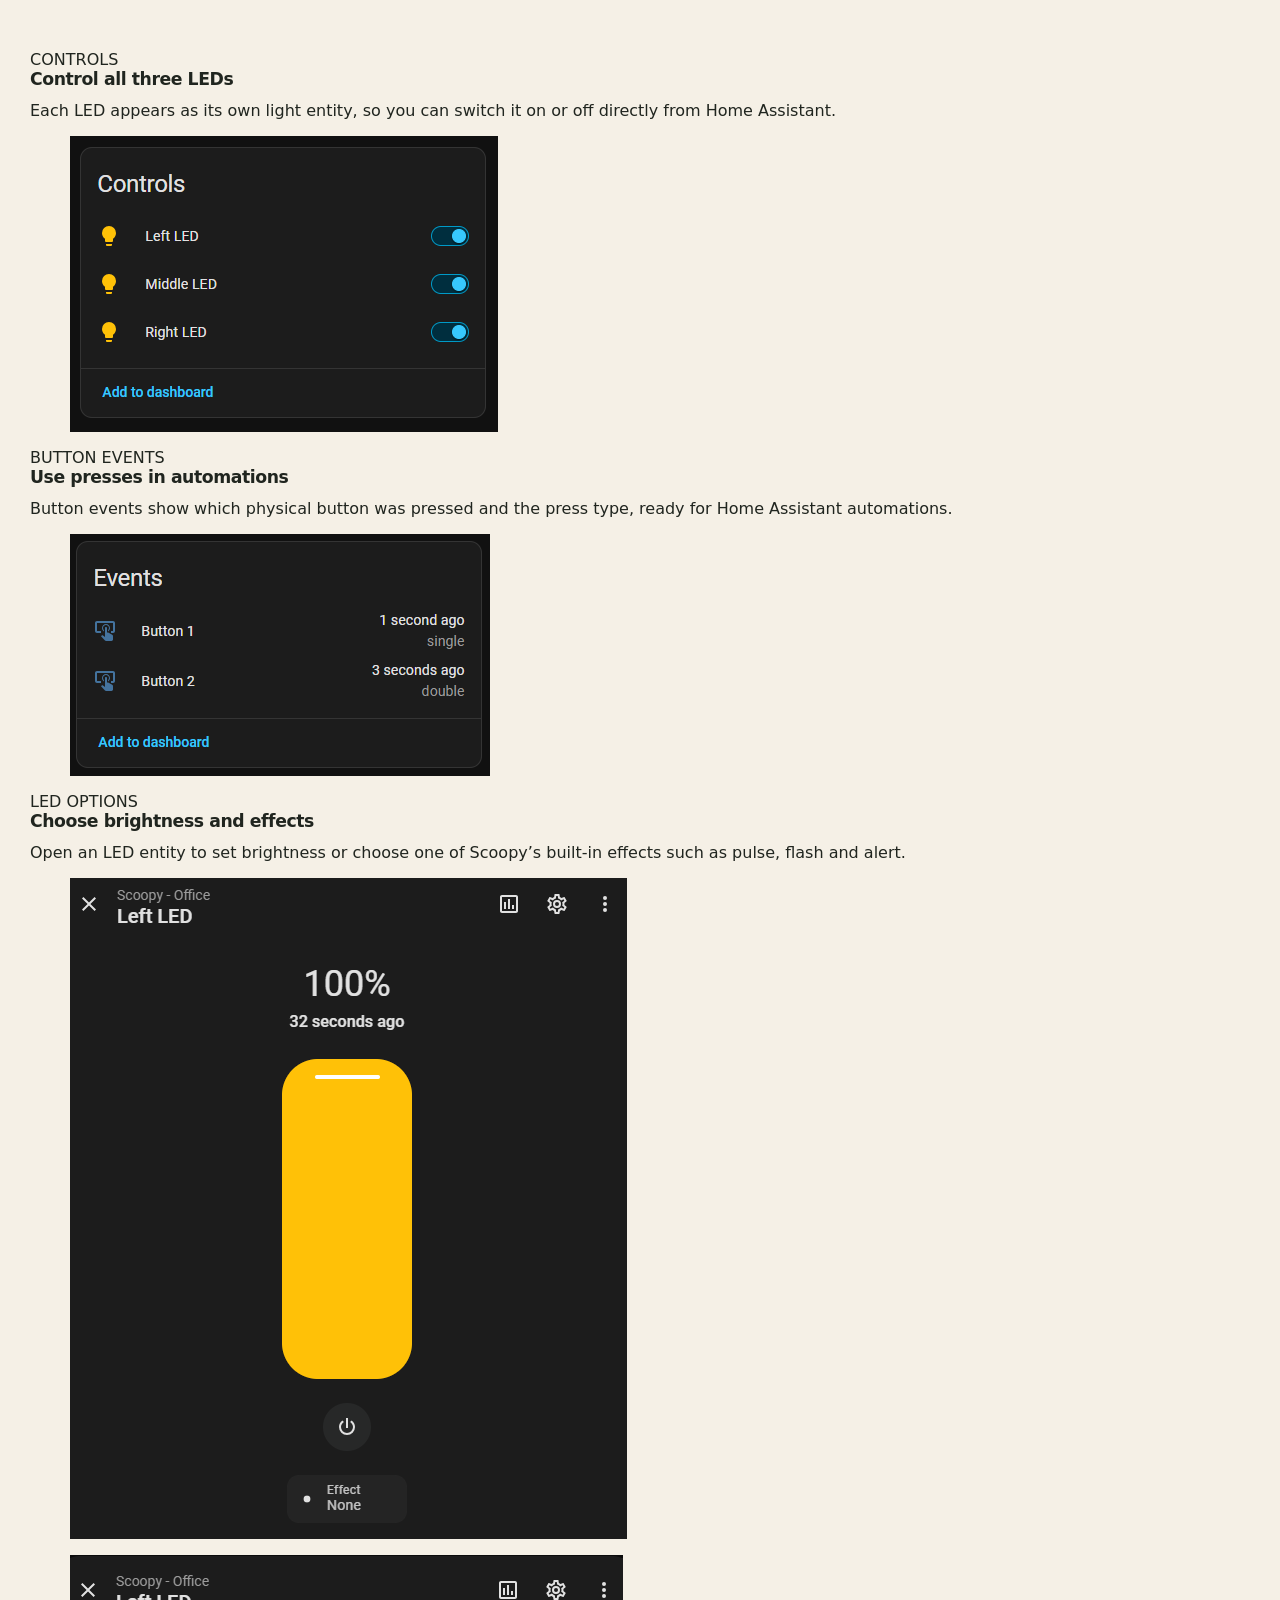
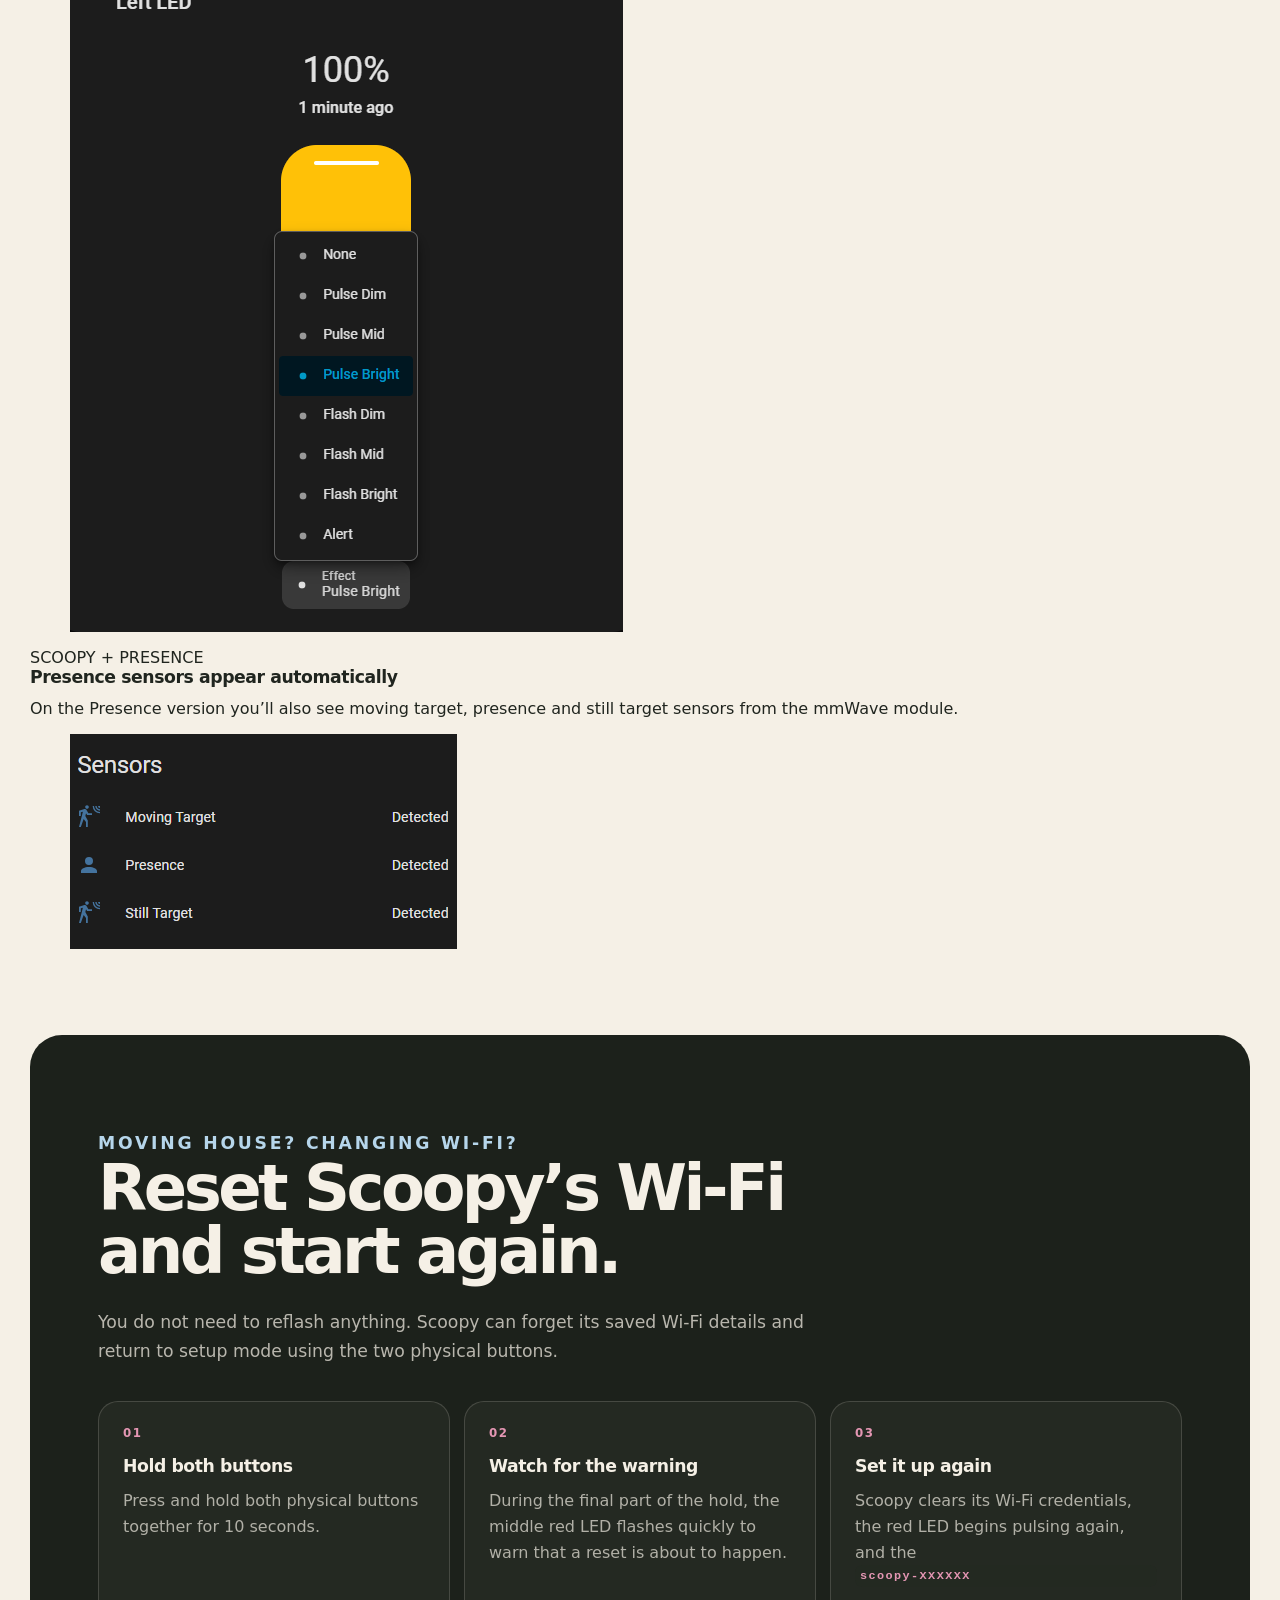
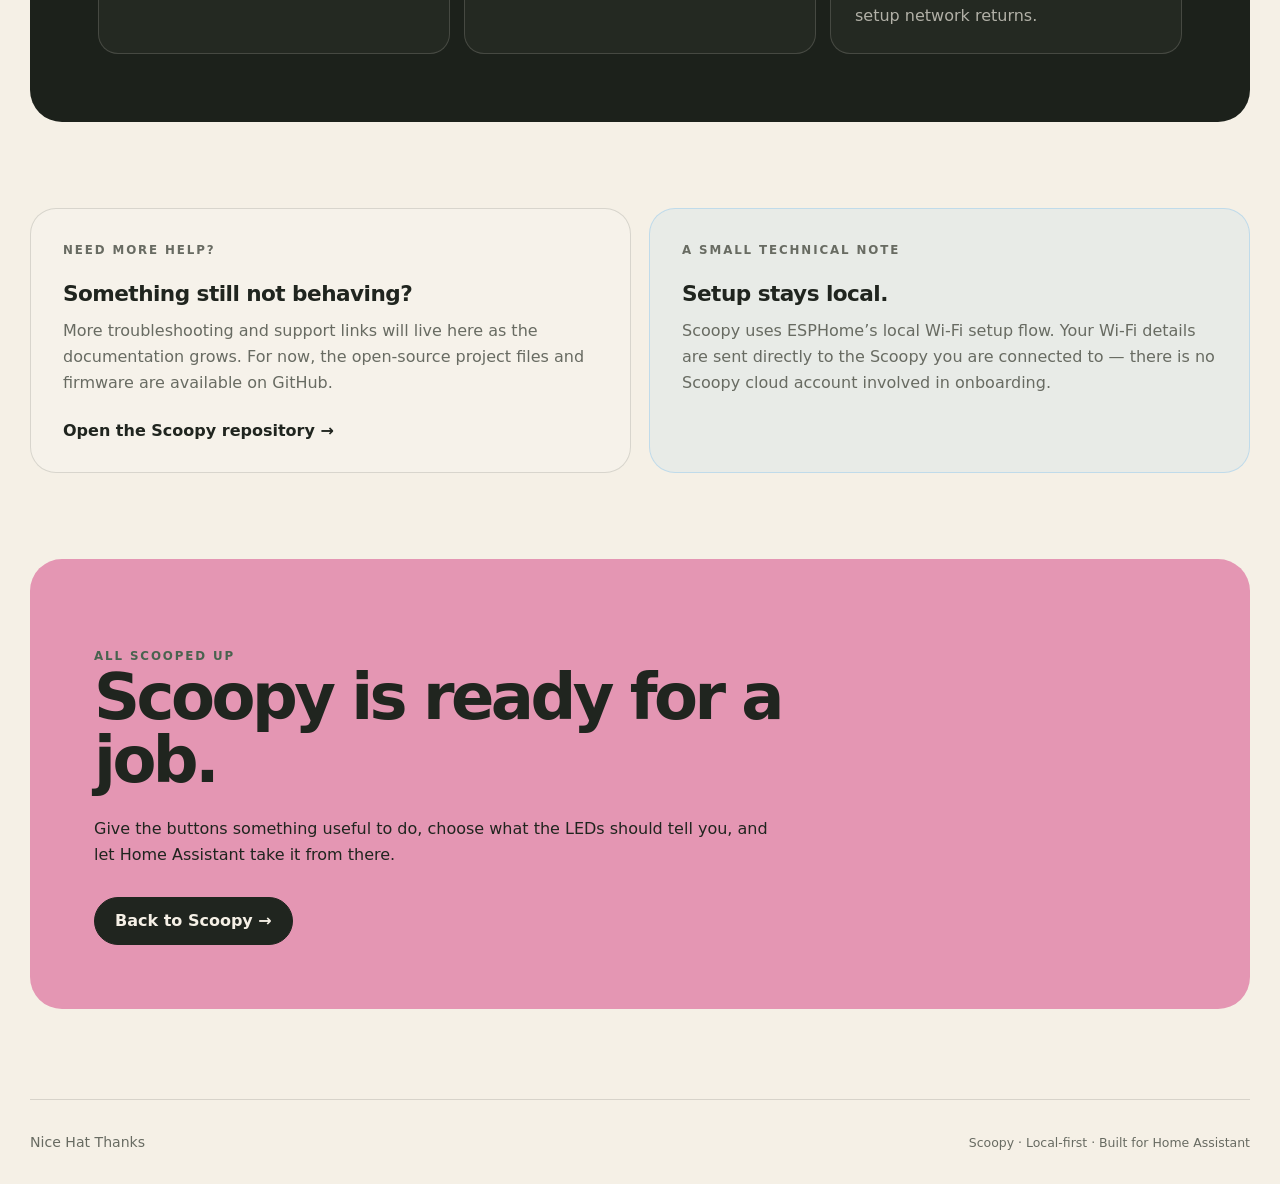
==== commit d4033e5d: "Update Scoopy setup page with real onboarding screenshots" ====
--- a/setup/index.html
+++ b/setup/index.html
@@ -6,7 +6,7 @@
   <meta name="description" content="Set up your Scoopy Node, connect it to Wi-Fi and add it to Home Assistant.">
   <title>Set up your Scoopy · Nice Hat Thanks</title>
   <link rel="stylesheet" href="../css/style.css?v=20260820-home-refresh">
-  <link rel="stylesheet" href="../css/setup.css?v=20260821-setup-page">
+  <link rel="stylesheet" href="../css/setup.css?v=20260821-real-screenshots">
 </head>
 <body>
 <header class="site-header">
@@ -41,7 +41,7 @@
         <dt>Manual setup page</dt>
         <dd><code>192.168.4.1</code></dd>
         <dt>Setup indicator</dt>
-        <dd>Pulsing middle red LED</dd>
+        <dd><span class="status-led" aria-hidden="true"></span>Pulsing middle red LED</dd>
       </dl>
     </aside>
   </section>
@@ -59,11 +59,17 @@
         <div class="step-content">
           <h3>Plug Scoopy into USB power</h3>
           <p>Use a USB-C cable and any normal USB power source. Scoopy will boot automatically.</p>
-          <p>If it has not been connected to Wi-Fi before, the middle red LED will gently pulse. That means Scoopy is ready for setup.</p>
-          <div class="image-placeholder pink" aria-label="Image placeholder: Scoopy red LED pulsing">
-            <div><span>[IMAGE: Scoopy red LED pulsing]</span><small>Replace with a product photo or short animation later.</small></div>
+          <p>If it has not been connected to Wi-Fi before, the middle red LED gently pulses. That means Scoopy is ready for setup.</p>
+          <div class="setup-led-demo" aria-label="Animated example of the middle red setup LED pulsing">
+            <div class="node-demo" aria-hidden="true">
+              <span class="node-button"></span>
+              <span class="node-led left"></span>
+              <span class="node-led middle"></span>
+              <span class="node-led right"></span>
+              <span class="node-button"></span>
+            </div>
+            <div><strong>Red LED pulsing?</strong><span>Scoopy is waiting for Wi-Fi details.</span></div>
           </div>
-          <!-- Replace the placeholder above with an image such as: <img src="../images/setup/red-led-pulsing.jpg" alt="Scoopy with the middle red LED pulsing"> -->
         </div>
       </article>
 
@@ -71,13 +77,9 @@
         <div class="step-number">02</div>
         <div class="step-content">
           <h3>Join the Scoopy setup Wi-Fi</h3>
-          <p>On your phone, tablet or computer, open Wi-Fi settings and look for a network named <span class="inline-code">scoopy-XXXXXX</span>.</p>
-          <p>The final six characters are unique to your Scoopy, so your network name will look something like <span class="inline-code">scoopy-A1B2C3</span>.</p>
+          <p>On your phone, tablet or computer, open Wi-Fi settings and connect to a network named <span class="inline-code">scoopy-XXXXXX</span>.</p>
+          <p>The final six characters are unique to your Scoopy, so yours might look like <span class="inline-code">scoopy-216d18</span>.</p>
           <div class="setup-callout"><strong>Wi-Fi password:</strong> <span class="inline-code">scoopy123</span></div>
-          <div class="image-placeholder" aria-label="Image placeholder: Phone Wi-Fi menu showing scoopy-XXXXXX">
-            <div><span>[IMAGE: Phone Wi-Fi menu showing scoopy-XXXXXX]</span><small>Replace with an iPhone, Android or laptop Wi-Fi screenshot.</small></div>
-          </div>
-          <!-- Replace the placeholder above with: <img src="../images/setup/scoopy-wifi-network.jpg" alt="Phone Wi-Fi menu showing the Scoopy setup network"> -->
         </div>
       </article>
 
@@ -85,12 +87,11 @@
         <div class="step-number">03</div>
         <div class="step-content">
           <h3>Open the Scoopy setup page</h3>
-          <p>The captive portal should open automatically after you connect to the Scoopy Wi-Fi network.</p>
-          <p>If nothing appears, open a browser and go to <span class="inline-code">http://192.168.4.1/</span>.</p>
-          <div class="image-placeholder pink" aria-label="Image placeholder: Scoopy captive portal">
-            <div><span>[IMAGE: Scoopy captive portal]</span><small>Replace with the real ESPHome captive portal screenshot.</small></div>
-          </div>
-          <!-- Replace the placeholder above with: <img src="../images/setup/captive-portal.jpg" alt="Scoopy captive portal showing nearby Wi-Fi networks"> -->
+          <p>The setup page should open automatically after you connect to Scoopy’s Wi-Fi network. If nothing appears, open a browser and go to <span class="inline-code">http://192.168.4.1/</span>.</p>
+          <figure class="setup-screenshot portal-shot">
+            <img src="../images/setup/captive-portal.jpg" alt="Scoopy captive portal with Wi-Fi network and password fields">
+            <figcaption>This is the page you’re looking for.</figcaption>
+          </figure>
         </div>
       </article>
 
@@ -98,8 +99,8 @@
         <div class="step-number">04</div>
         <div class="step-content">
           <h3>Choose your home Wi-Fi</h3>
-          <p>Scoopy will show the nearby Wi-Fi networks it can see. Select your home network, enter its password, then press <strong>Connect Scoopy</strong>.</p>
-          <p>Scoopy will save those details and connect to your network.</p>
+          <p>Select your home network, enter its Wi-Fi password, then press <strong>Connect Scoopy</strong>.</p>
+          <p>Scoopy saves those details and joins your normal home network.</p>
         </div>
       </article>
 
@@ -107,9 +108,9 @@
         <div class="step-number">05</div>
         <div class="step-content">
           <h3>Wait for the red LED to turn off</h3>
-          <p>Once the Wi-Fi connection succeeds, the setup page should normally close by itself and your phone or computer can return to its usual Wi-Fi network.</p>
+          <p>Once the connection succeeds, the setup page should normally close by itself and your phone or computer can return to its usual Wi-Fi network.</p>
           <p>The middle red setup LED turns off when Scoopy is connected.</p>
-          <div class="setup-callout"><strong>That’s the Wi-Fi part done.</strong> Scoopy is now on your local network and ready for Home Assistant.</div>
+          <div class="setup-callout"><strong>Wi-Fi done.</strong> Scoopy is now on your local network and ready for Home Assistant.</div>
         </div>
       </article>
     </div>
@@ -119,12 +120,12 @@
     <div class="setup-heading">
       <p class="eyebrow">WI-FI CHECK</p>
       <h2>If the setup page doesn’t appear.</h2>
-      <p>Captive portals can behave slightly differently between phones and computers. These three checks fix most setup hiccups.</p>
+      <p>Captive portals can behave slightly differently between phones and computers. These checks fix most setup hiccups.</p>
     </div>
     <div class="mini-grid">
       <article class="mini-card"><strong>Check you joined Scoopy</strong><p>Make sure your device is connected to <span class="inline-code">scoopy-XXXXXX</span>, not your normal home Wi-Fi.</p></article>
       <article class="mini-card"><strong>Open it manually</strong><p>Visit <span class="inline-code">http://192.168.4.1/</span> in your browser while you are still connected to Scoopy.</p></article>
-      <article class="mini-card"><strong>Ignore “no internet”</strong><p>The Scoopy setup network is local only, so your phone may warn that it has no internet connection. That is expected during setup.</p></article>
+      <article class="mini-card"><strong>Ignore “no internet”</strong><p>The Scoopy setup network is local only, so your phone may warn that it has no internet connection. That is expected.</p></article>
     </div>
   </section>
 
@@ -139,31 +140,69 @@
       <article class="setup-step">
         <div class="step-number">06</div>
         <div class="step-content">
-          <h3>Open Home Assistant</h3>
-          <p>Look for a newly discovered ESPHome device. Depending on your Home Assistant setup, this may appear as a discovery notification or under <strong>Settings → Devices &amp; services</strong>.</p>
-          <div class="image-placeholder" aria-label="Image placeholder: Home Assistant discovery screen">
-            <div><span>[IMAGE: Home Assistant discovery screen]</span><small>Replace with the final Home Assistant discovery screenshot.</small></div>
-          </div>
-          <!-- Replace the placeholder above with: <img src="../images/setup/home-assistant-discovery.jpg" alt="Home Assistant discovery screen showing Scoopy"> -->
+          <h3>Find the discovered Scoopy</h3>
+          <p>Open Home Assistant and look for the newly discovered ESPHome device. You may see it as a discovery card, or under <strong>Settings → Devices &amp; services</strong>.</p>
+          <figure class="setup-screenshot compact-shot">
+            <img src="../images/setup/home-assistant-discoverypng.png" alt="Home Assistant showing a discovered Scoopy ESPHome device">
+            <figcaption>Press <strong>Add</strong> on the discovered Scoopy.</figcaption>
+          </figure>
         </div>
       </article>
 
       <article class="setup-step">
         <div class="step-number">07</div>
         <div class="step-content">
-          <h3>Add Scoopy</h3>
-          <p>Select the discovered Scoopy device and follow Home Assistant’s prompts to add it.</p>
-          <p>Once added, you can use its buttons, status LEDs and — on the Presence version — presence sensor in your automations and dashboards.</p>
+          <h3>Confirm that you want to add it</h3>
+          <p>Home Assistant asks for a quick confirmation before adding the device. Press <strong>Submit</strong>.</p>
+          <figure class="setup-screenshot compact-shot">
+            <img src="../images/setup/do-you-want-to-add-the-device-to-Home-Assistant.png" alt="Home Assistant confirmation dialog asking to add the discovered Scoopy device">
+          </figure>
         </div>
       </article>
 
       <article class="setup-step">
         <div class="step-number">08</div>
         <div class="step-content">
-          <h3>Make it yours</h3>
-          <p>Try something simple first: make a button toggle a light, use an LED to show whether the front door is locked, or trigger a favourite Home Assistant scene.</p>
-          <p>After that, Scoopy is just another local Home Assistant device — use it however you like.</p>
-        </div>
+          <h3>Give Scoopy a useful name</h3>
+          <p>Name it for where it lives — for example <strong>Scoopy - Office</strong> — and assign it to a Home Assistant area if you want to.</p>
+          <figure class="setup-screenshot compact-shot wide-shot">
+            <img src="../images/setup/home-assistant-name-and-assign.png" alt="Home Assistant name and assign screen for Scoopy">
+            <figcaption>You can always rename or move it to another area later.</figcaption>
+          </figure>
+        </div>
+      </article>
+    </div>
+  </section>
+
+  <section class="capabilities-section" id="controls">
+    <div class="setup-heading">
+      <p class="eyebrow">03 · MAKE IT YOURS</p>
+      <h2>That’s setup finished. Here’s what appears in Home Assistant.</h2>
+      <p>Scoopy exposes simple controls and events you can use in dashboards and automations. The Presence version adds its mmWave sensors too.</p>
+    </div>
+
+    <div class="capabilities-grid">
+      <article class="capability-card">
+        <div class="capability-copy"><span class="capability-kicker">CONTROLS</span><h3>Control all three LEDs</h3><p>Each LED appears as its own light entity, so you can switch it on or off directly from Home Assistant.</p></div>
+        <figure class="setup-screenshot"><img src="../images/setup/deviceInfo-Controls.png" alt="Scoopy controls in Home Assistant showing Left LED, Middle LED and Right LED"></figure>
+      </article>
+
+      <article class="capability-card">
+        <div class="capability-copy"><span class="capability-kicker">BUTTON EVENTS</span><h3>Use presses in automations</h3><p>Button events show which physical button was pressed and the press type, ready for Home Assistant automations.</p></div>
+        <figure class="setup-screenshot"><img src="../images/setup/deviceInfo-Events.png" alt="Scoopy button events in Home Assistant"></figure>
+      </article>
+
+      <article class="capability-card capability-wide">
+        <div class="capability-copy"><span class="capability-kicker">LED OPTIONS</span><h3>Choose brightness and effects</h3><p>Open an LED entity to set brightness or choose one of Scoopy’s built-in effects such as pulse, flash and alert.</p></div>
+        <div class="screenshot-pair">
+          <figure class="setup-screenshot"><img src="../images/setup/deviceInfo-controls-LED-brightness.png" alt="Scoopy LED brightness control in Home Assistant"></figure>
+          <figure class="setup-screenshot"><img src="../images/setup/deviceInfo-controls-LED-effects.png" alt="Scoopy LED effects menu in Home Assistant"></figure>
+        </div>
+      </article>
+
+      <article class="capability-card capability-wide presence-card">
+        <div class="capability-copy"><span class="capability-kicker">SCOOPY + PRESENCE</span><h3>Presence sensors appear automatically</h3><p>On the Presence version you’ll also see moving target, presence and still target sensors from the mmWave module.</p></div>
+        <figure class="setup-screenshot sensor-shot"><img src="../images/setup/deviceInfo-Sensors.png" alt="Scoopy Presence sensors in Home Assistant showing moving, presence and still targets"></figure>
       </article>
     </div>
   </section>
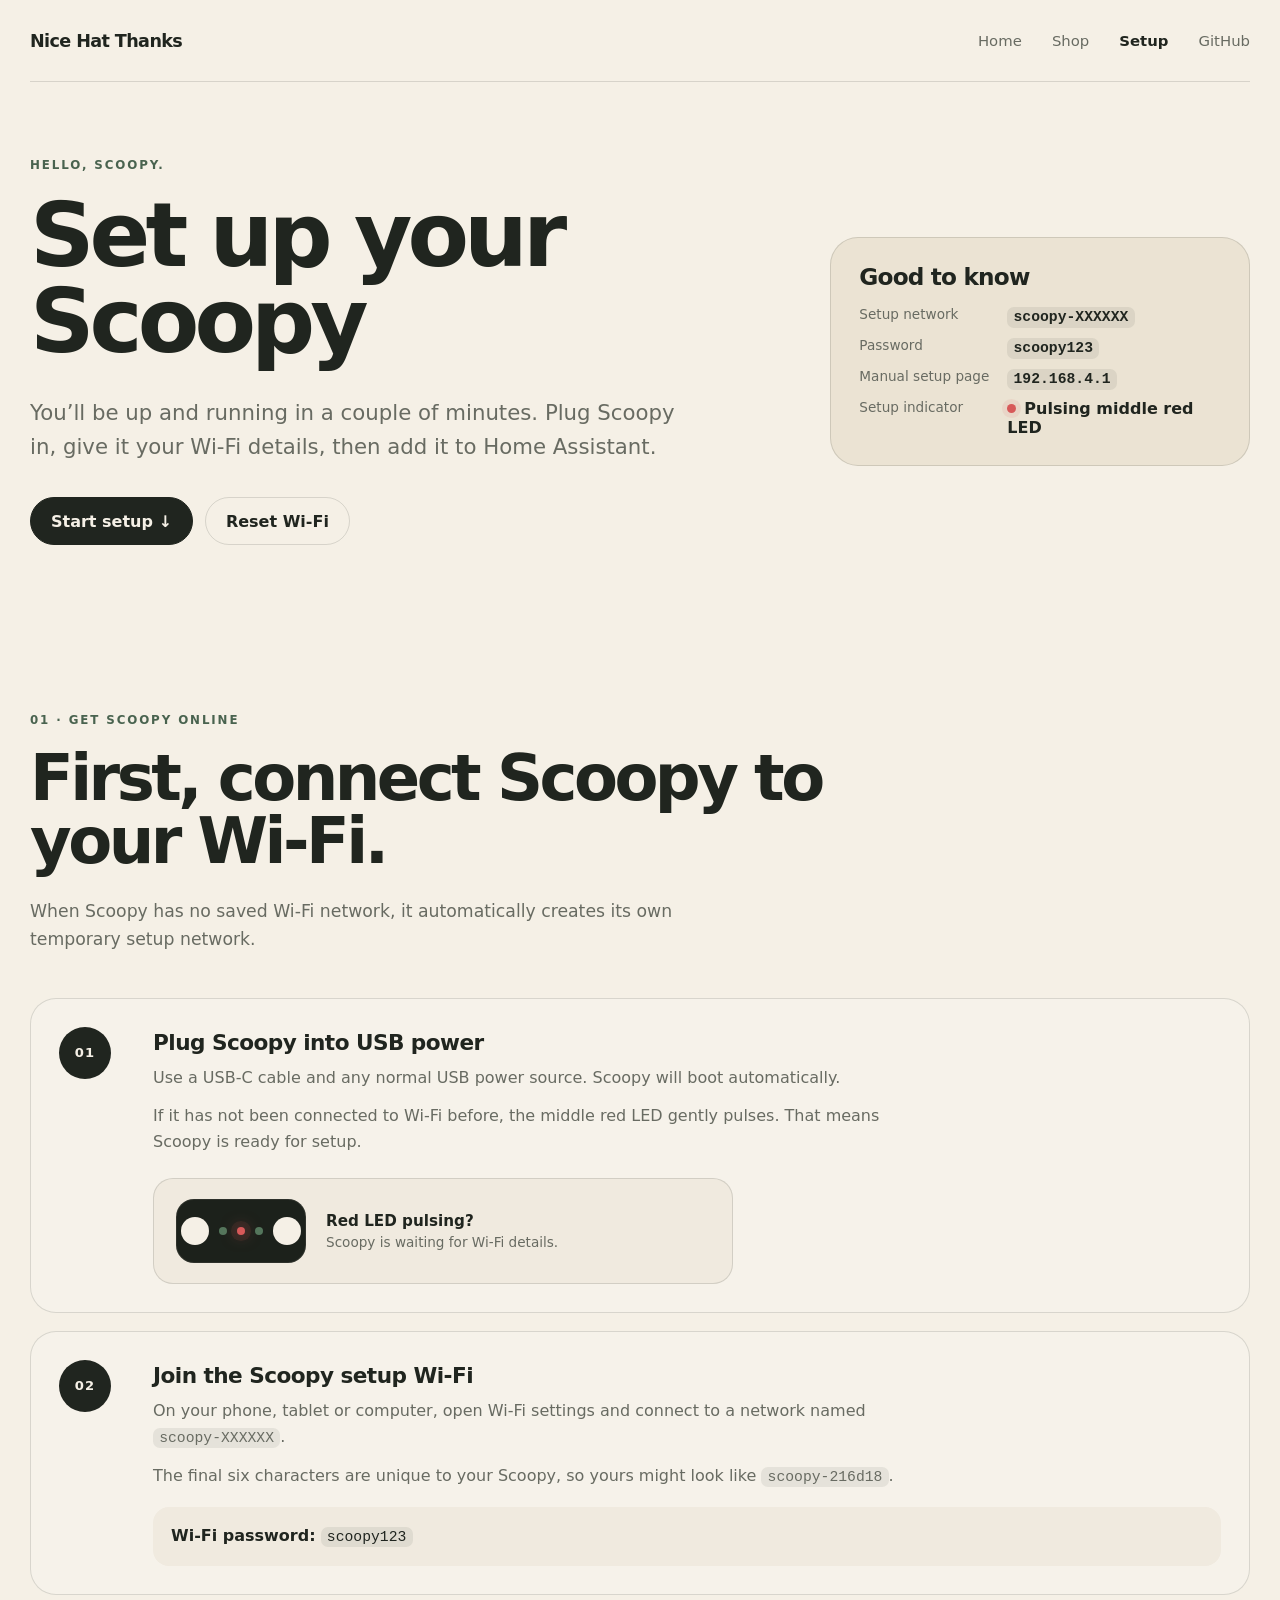
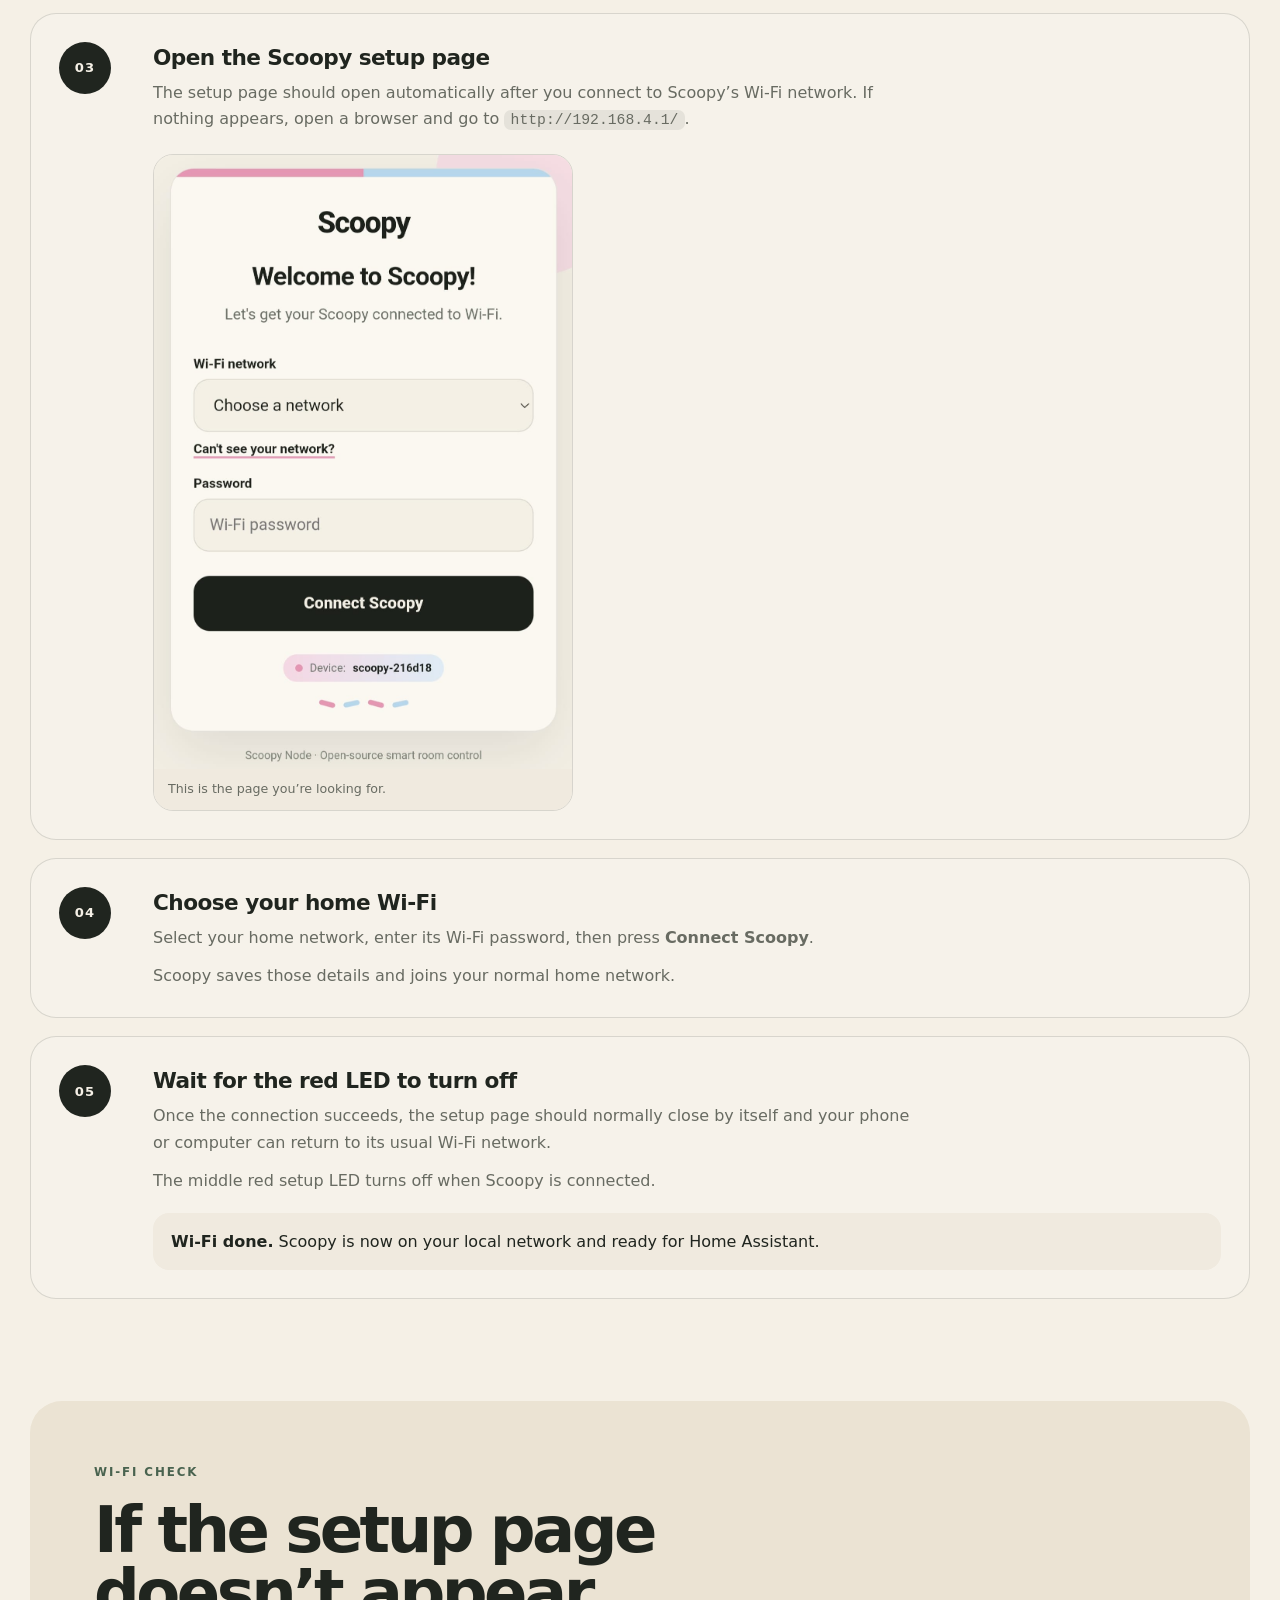
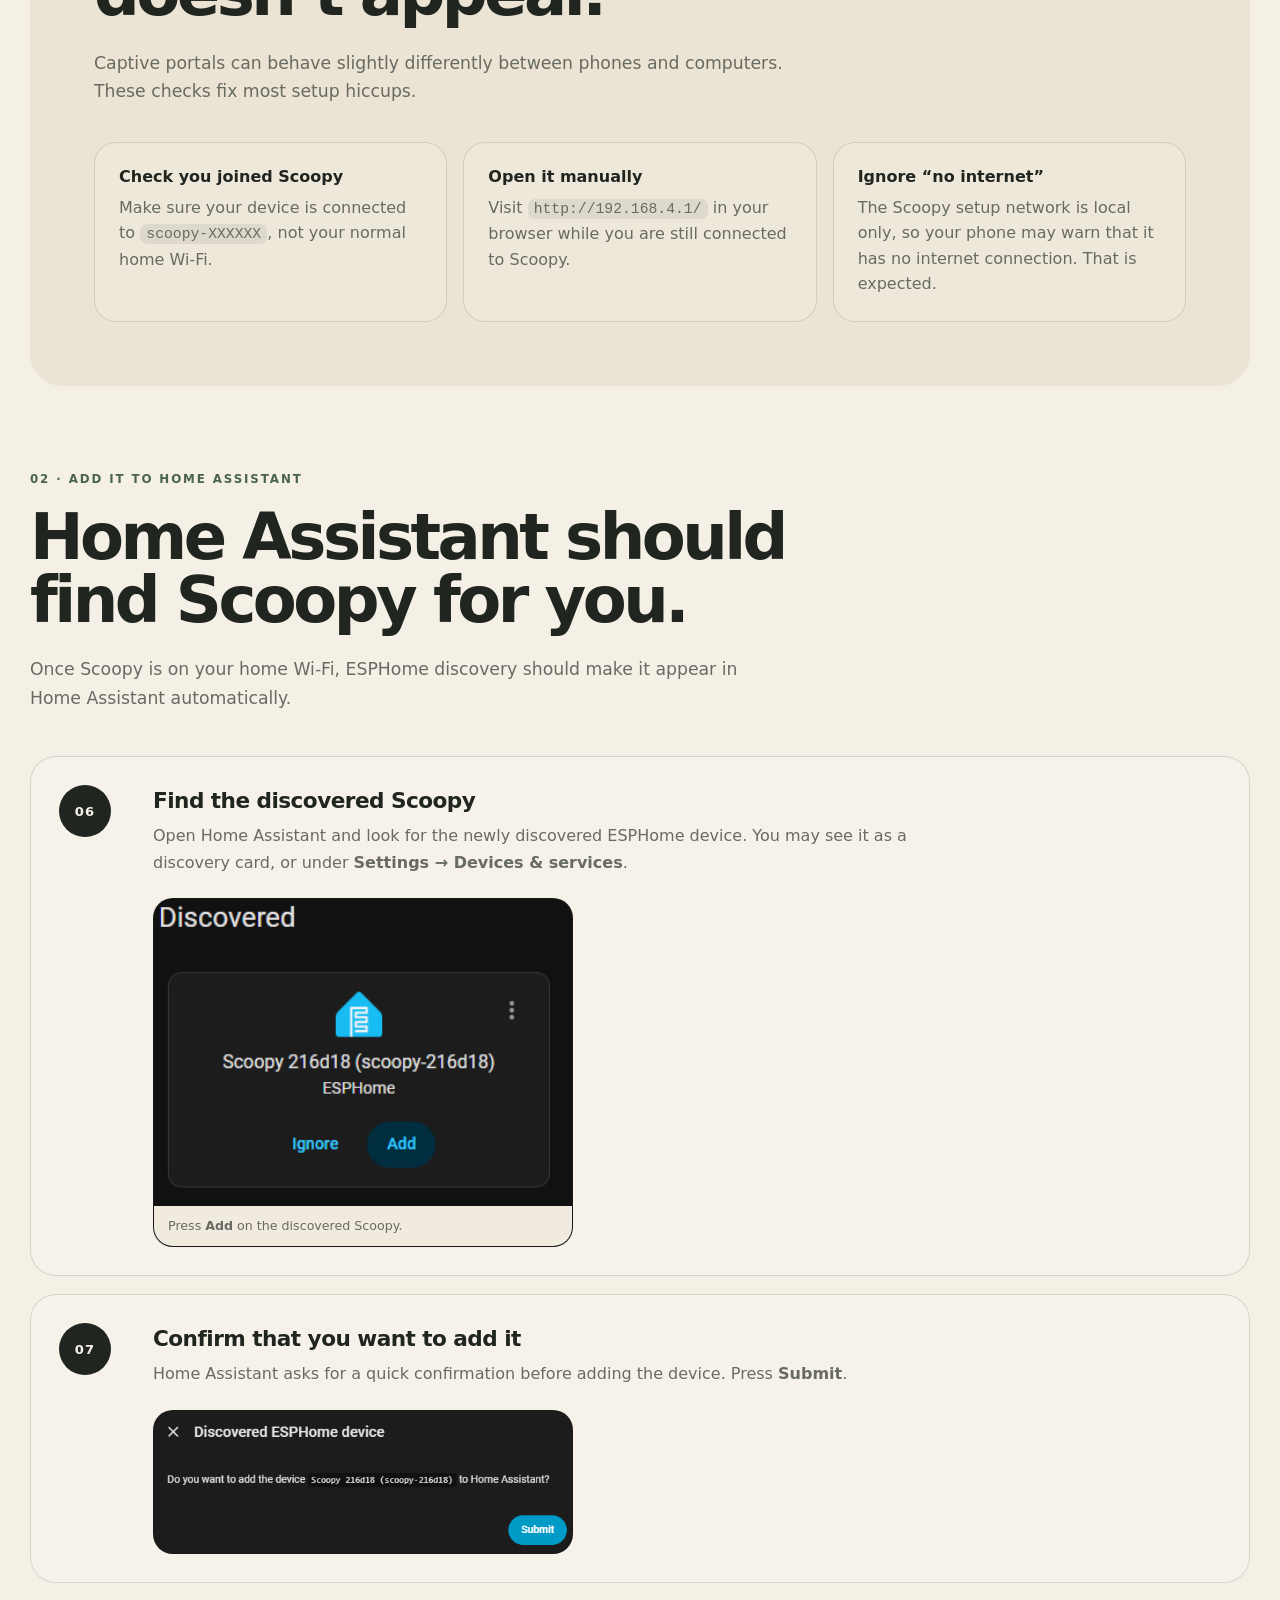
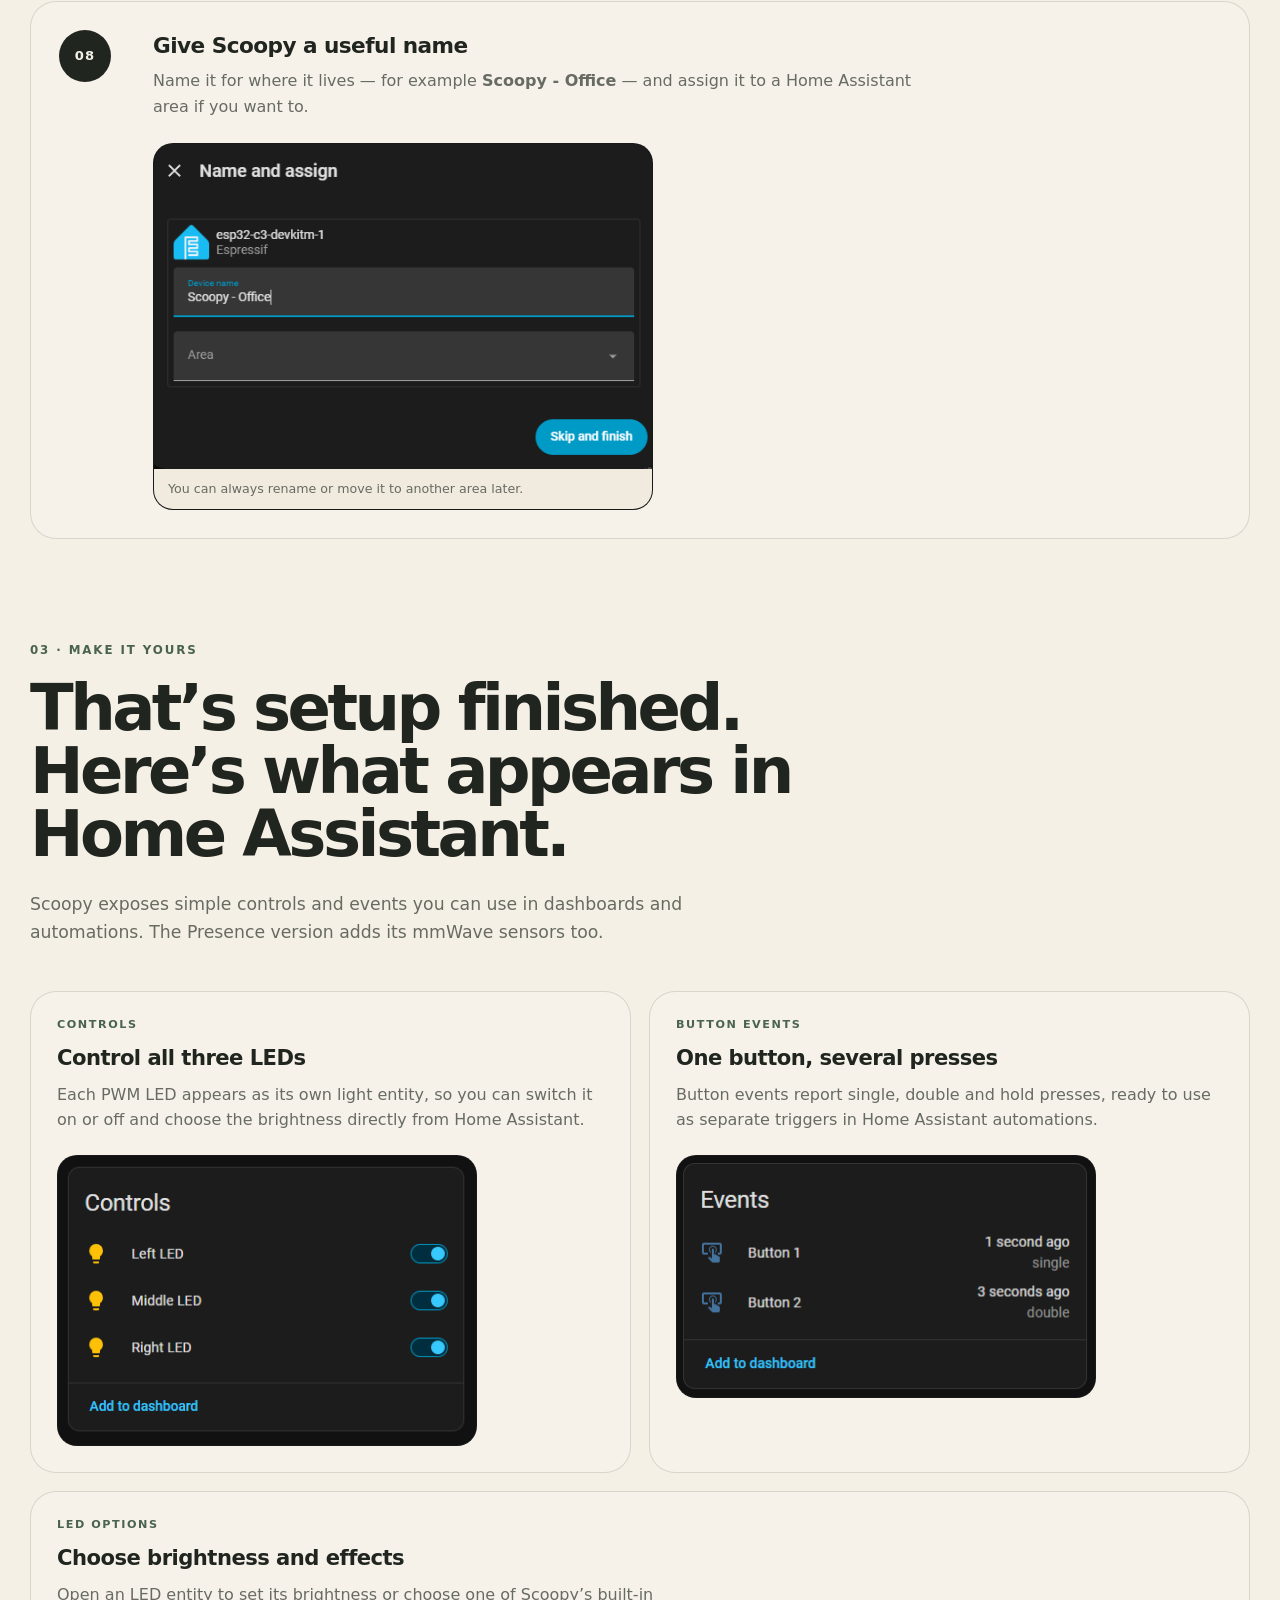
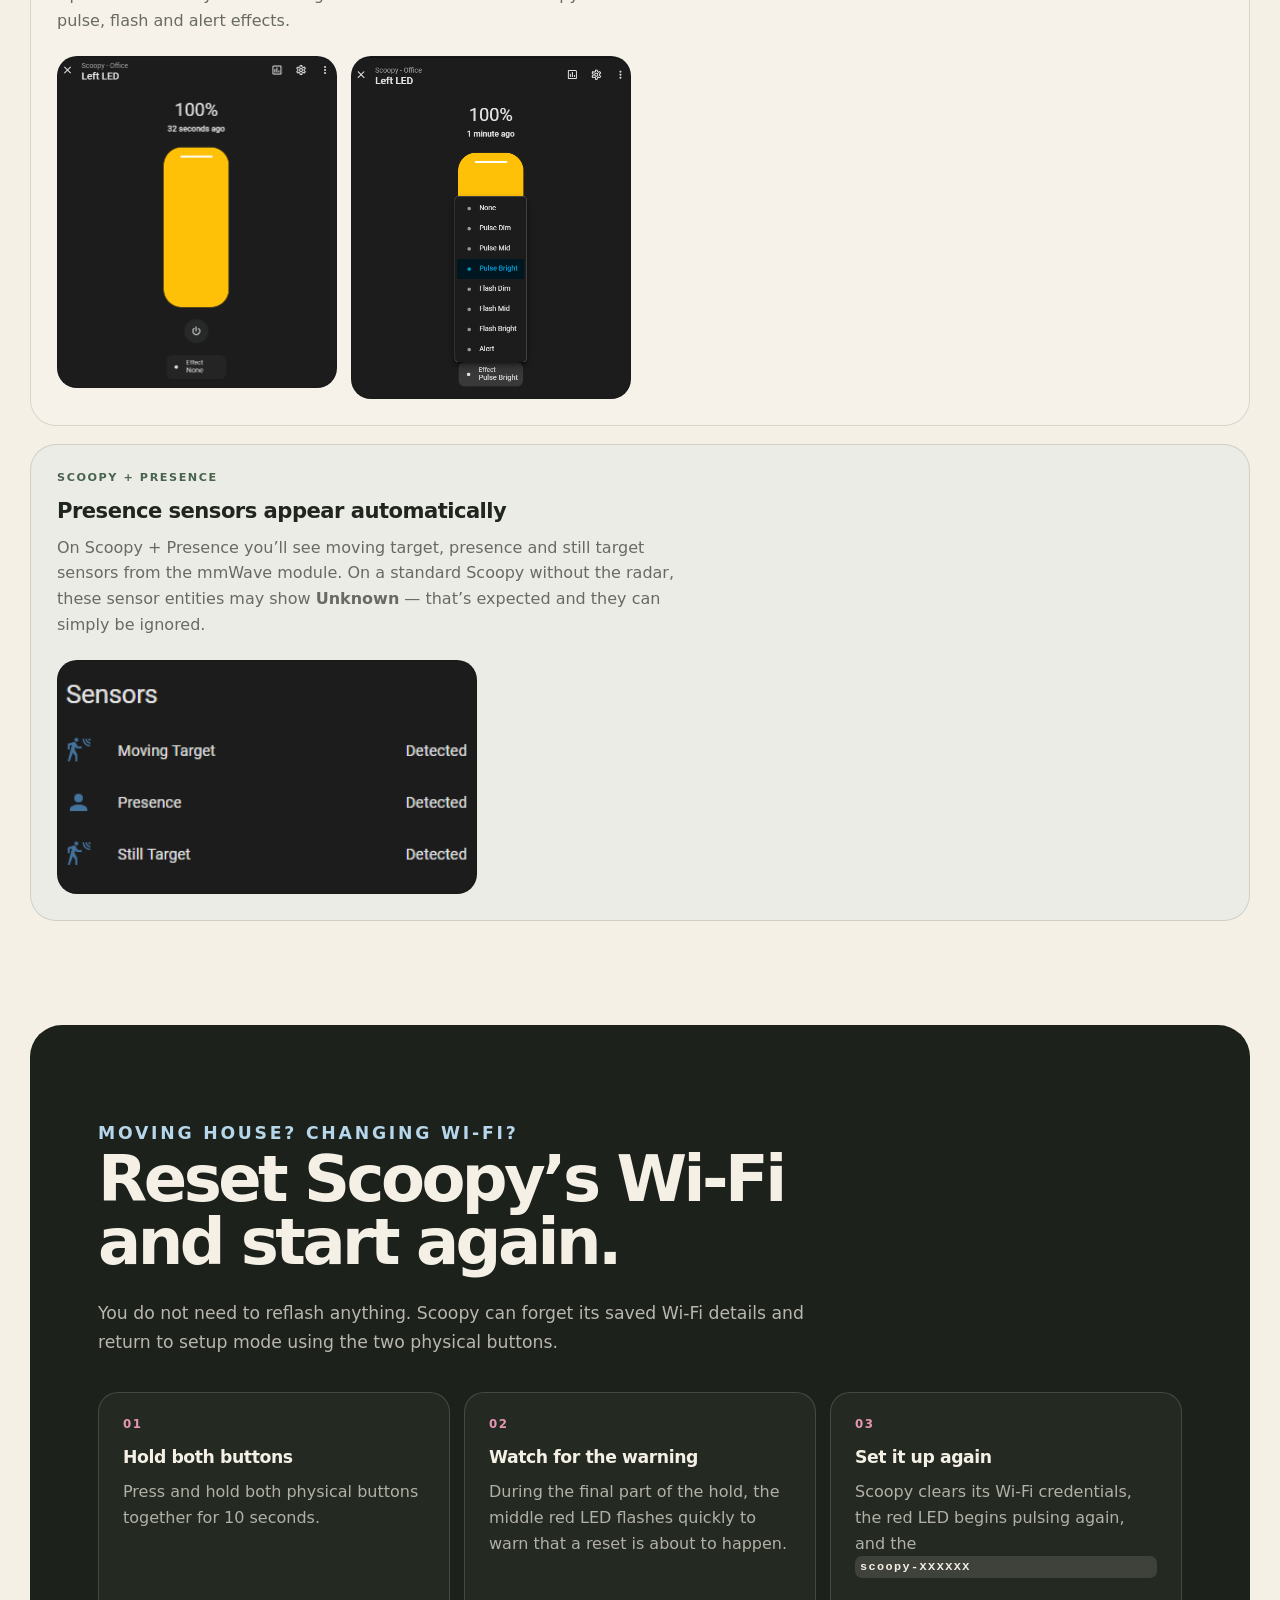
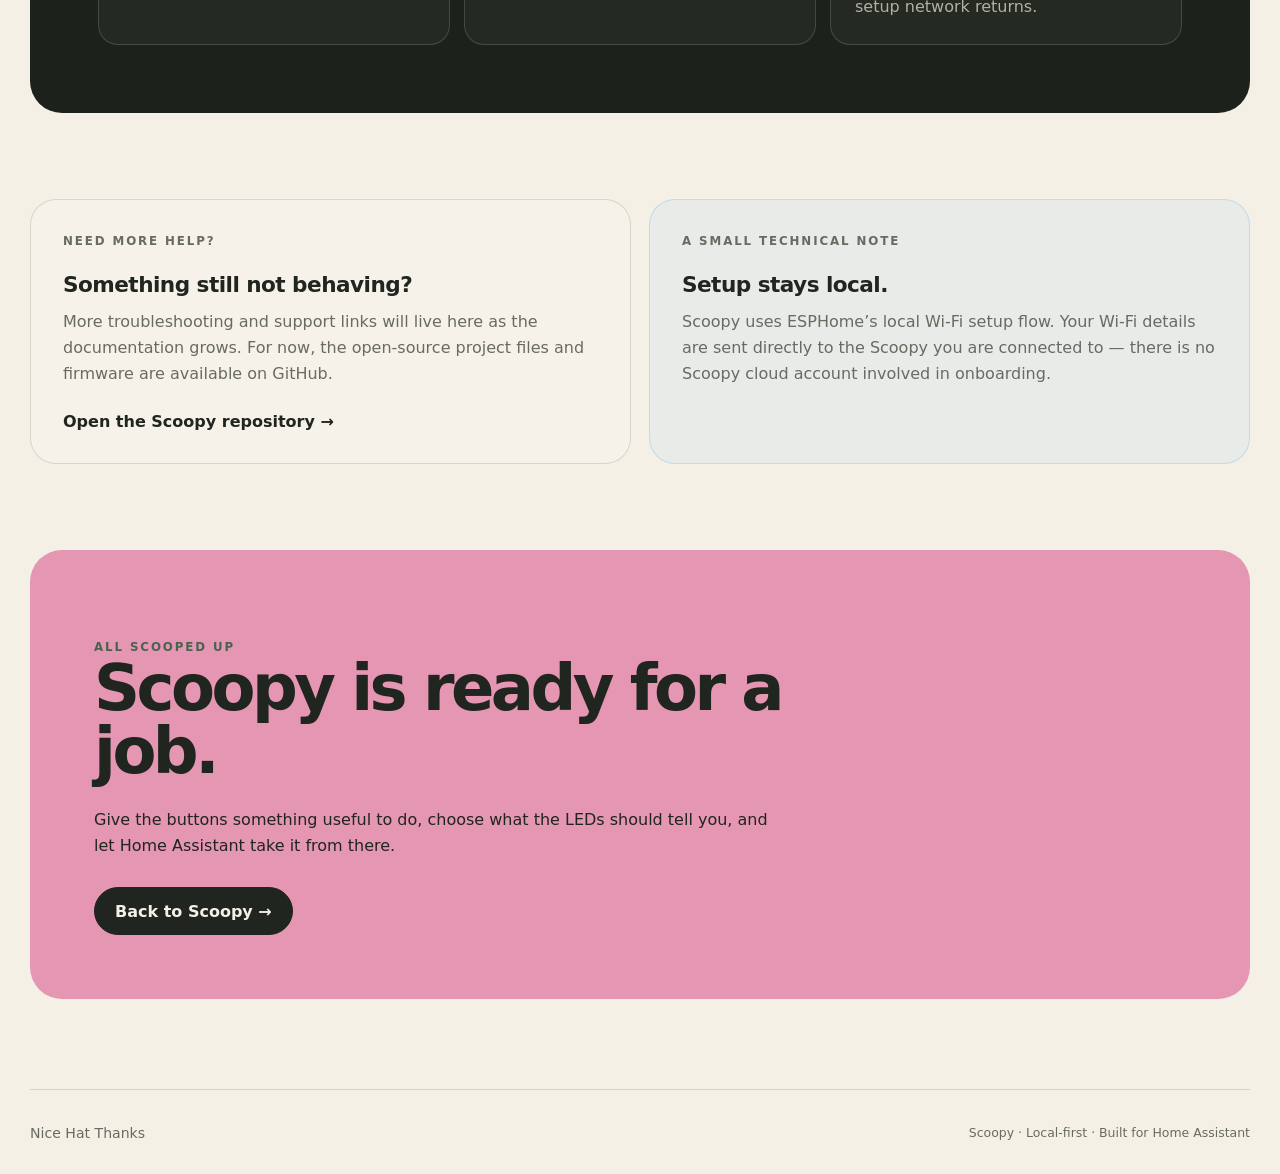
==== commit adab9e44: "Refine setup screenshots and Presence guidance" ====
--- a/setup/index.html
+++ b/setup/index.html
@@ -6,7 +6,7 @@
   <meta name="description" content="Set up your Scoopy Node, connect it to Wi-Fi and add it to Home Assistant.">
   <title>Set up your Scoopy · Nice Hat Thanks</title>
   <link rel="stylesheet" href="../css/style.css?v=20260820-home-refresh">
-  <link rel="stylesheet" href="../css/setup.css?v=20260821-real-screenshots">
+  <link rel="stylesheet" href="../css/setup.css?v=20260821-compact-screenshots">
 </head>
 <body>
 <header class="site-header">
@@ -183,17 +183,17 @@
 
     <div class="capabilities-grid">
       <article class="capability-card">
-        <div class="capability-copy"><span class="capability-kicker">CONTROLS</span><h3>Control all three LEDs</h3><p>Each LED appears as its own light entity, so you can switch it on or off directly from Home Assistant.</p></div>
+        <div class="capability-copy"><span class="capability-kicker">CONTROLS</span><h3>Control all three LEDs</h3><p>Each PWM LED appears as its own light entity, so you can switch it on or off and choose the brightness directly from Home Assistant.</p></div>
         <figure class="setup-screenshot"><img src="../images/setup/deviceInfo-Controls.png" alt="Scoopy controls in Home Assistant showing Left LED, Middle LED and Right LED"></figure>
       </article>
 
       <article class="capability-card">
-        <div class="capability-copy"><span class="capability-kicker">BUTTON EVENTS</span><h3>Use presses in automations</h3><p>Button events show which physical button was pressed and the press type, ready for Home Assistant automations.</p></div>
+        <div class="capability-copy"><span class="capability-kicker">BUTTON EVENTS</span><h3>One button, several presses</h3><p>Button events report single, double and hold presses, ready to use as separate triggers in Home Assistant automations.</p></div>
         <figure class="setup-screenshot"><img src="../images/setup/deviceInfo-Events.png" alt="Scoopy button events in Home Assistant"></figure>
       </article>
 
       <article class="capability-card capability-wide">
-        <div class="capability-copy"><span class="capability-kicker">LED OPTIONS</span><h3>Choose brightness and effects</h3><p>Open an LED entity to set brightness or choose one of Scoopy’s built-in effects such as pulse, flash and alert.</p></div>
+        <div class="capability-copy"><span class="capability-kicker">LED OPTIONS</span><h3>Choose brightness and effects</h3><p>Open an LED entity to set its brightness or choose one of Scoopy’s built-in pulse, flash and alert effects.</p></div>
         <div class="screenshot-pair">
           <figure class="setup-screenshot"><img src="../images/setup/deviceInfo-controls-LED-brightness.png" alt="Scoopy LED brightness control in Home Assistant"></figure>
           <figure class="setup-screenshot"><img src="../images/setup/deviceInfo-controls-LED-effects.png" alt="Scoopy LED effects menu in Home Assistant"></figure>
@@ -201,7 +201,7 @@
       </article>
 
       <article class="capability-card capability-wide presence-card">
-        <div class="capability-copy"><span class="capability-kicker">SCOOPY + PRESENCE</span><h3>Presence sensors appear automatically</h3><p>On the Presence version you’ll also see moving target, presence and still target sensors from the mmWave module.</p></div>
+        <div class="capability-copy"><span class="capability-kicker">SCOOPY + PRESENCE</span><h3>Presence sensors appear automatically</h3><p>On Scoopy + Presence you’ll see moving target, presence and still target sensors from the mmWave module. On a standard Scoopy without the radar, these sensor entities may show <strong>Unknown</strong> — that’s expected and they can simply be ignored.</p></div>
         <figure class="setup-screenshot sensor-shot"><img src="../images/setup/deviceInfo-Sensors.png" alt="Scoopy Presence sensors in Home Assistant showing moving, presence and still targets"></figure>
       </article>
     </div>
@@ -247,4 +247,4 @@
   <span class="setup-footer-note">Scoopy · Local-first · Built for Home Assistant</span>
 </footer>
 </body>
-</html>
+</html>
--- a/css/setup.css
+++ b/css/setup.css
@@ -1 +1 @@
-.setup-main{padding-bottom:90px}.setup-hero{min-height:auto;grid-template-columns:minmax(0,1fr) minmax(300px,.58fr);padding:76px 0 82px}.setup-hero h1{font-size:clamp(3.5rem,7vw,6.4rem)}.setup-quick-card{align-self:center;padding:28px;border:1px solid var(--border);border-radius:28px;background:var(--surface)}.setup-quick-card h2{font-size:1.45rem;letter-spacing:-.035em;margin-bottom:18px}.setup-quick-card dl{display:grid;grid-template-columns:auto 1fr;gap:12px 18px;margin:0}.setup-quick-card dt{color:var(--muted);font-size:.85rem}.setup-quick-card dd{margin:0;font-weight:750;word-break:break-word}.setup-quick-card code,.inline-code{padding:.14em .42em;border-radius:7px;background:rgba(32,37,31,.08);font-family:ui-monospace,SFMono-Regular,Menlo,Consolas,monospace;font-size:.92em}.setup-section{padding:86px 0 18px}.setup-heading{max-width:820px;margin-bottom:44px}.setup-heading>p:not(.eyebrow){max-width:720px;margin:24px 0 0;color:var(--muted);font-size:1.08rem;line-height:1.65}.setup-flow{display:grid;gap:18px}.setup-step{display:grid;grid-template-columns:72px minmax(0,1fr);gap:22px;padding:28px;border:1px solid var(--border);border-radius:26px;background:rgba(255,255,255,.16)}.step-number{width:52px;height:52px;display:grid;place-items:center;border-radius:50%;background:var(--text);color:var(--background);font-size:.82rem;font-weight:800;letter-spacing:.08em}.step-content{min-width:0}.step-content h3{margin:3px 0 10px;font-size:1.35rem}.step-content p{max-width:760px;margin-bottom:0;color:var(--muted);line-height:1.65}.step-content p+p{margin-top:12px}.setup-callout{margin-top:18px;padding:16px 18px;border-radius:16px;background:var(--surface-soft);line-height:1.6}.setup-callout strong{color:var(--text)}.image-placeholder{min-height:210px;display:grid;place-items:center;margin-top:22px;padding:26px;border:1.5px dashed rgba(32,37,31,.28);border-radius:20px;background:rgba(182,214,235,.24);color:var(--muted);text-align:center}.image-placeholder span{display:block;font-size:.82rem;font-weight:800;letter-spacing:.06em}.image-placeholder small{display:block;margin-top:8px;font-size:.76rem;font-weight:500;letter-spacing:0}.image-placeholder.pink{background:rgba(228,150,179,.18)}.connection-panel{margin-top:84px;padding:clamp(36px,6vw,64px);border-radius:32px;background:var(--surface)}.connection-panel .setup-heading{margin-bottom:36px}.mini-grid{display:grid;grid-template-columns:repeat(3,minmax(0,1fr));gap:16px}.mini-card{padding:24px;border:1px solid var(--border);border-radius:22px;background:rgba(255,255,255,.18)}.mini-card strong{display:block;margin-bottom:9px;font-size:1rem}.mini-card p{margin:0;color:var(--muted);line-height:1.6}.recovery-panel{margin-top:86px;padding:clamp(38px,6vw,68px);border-radius:32px;background:var(--render-background);color:var(--background)}.recovery-panel .eyebrow{color:#b6d6eb}.recovery-panel h2{max-width:800px;color:var(--background)}.recovery-panel>p{max-width:740px;margin:26px 0 0;color:rgba(245,240,230,.72);font-size:1.08rem;line-height:1.65}.recovery-steps{display:grid;grid-template-columns:repeat(3,minmax(0,1fr));gap:14px;margin-top:36px}.recovery-steps article{padding:24px;border:1px solid rgba(245,240,230,.16);border-radius:20px;background:rgba(245,240,230,.04)}.recovery-steps span{display:block;margin-bottom:16px;color:#e496b3;font-size:.74rem;font-weight:800;letter-spacing:.12em}.recovery-steps h3{color:var(--background)}.recovery-steps p{margin:0;color:rgba(245,240,230,.68);line-height:1.6}.help-grid{display:grid;grid-template-columns:1fr 1fr;gap:18px;margin-top:86px}.help-card{padding:32px;border:1px solid var(--border);border-radius:26px;background:rgba(255,255,255,.16)}.help-card h3{font-size:1.35rem}.help-card p{color:var(--muted);line-height:1.65}.help-card .text-link{margin-top:8px;color:var(--text)}.technical-note{border-color:rgba(182,214,235,.8);background:rgba(182,214,235,.2)}.setup-done{margin-top:86px;padding:clamp(38px,6vw,64px);border-radius:32px;background:#e496b3;color:var(--text)}.setup-done h2{max-width:760px}.setup-done p{max-width:680px;margin:24px 0 0;line-height:1.65}.setup-done .button{margin-top:28px}.setup-footer-note{font-size:.78rem}.setup-nav a[aria-current="page"]{color:var(--text);font-weight:750}@media(max-width:980px){.setup-hero{grid-template-columns:1fr}.setup-quick-card{width:min(600px,100%)}.mini-grid,.recovery-steps{grid-template-columns:1fr}.help-grid{grid-template-columns:1fr}}@media(max-width:640px){.setup-hero{padding:64px 0 58px}.setup-hero h1{font-size:clamp(3rem,16vw,4.7rem)}.setup-section{padding-top:68px}.setup-step{grid-template-columns:1fr;padding:24px}.step-number{width:44px;height:44px}.image-placeholder{min-height:170px}.connection-panel,.recovery-panel,.setup-done{border-radius:26px}.setup-quick-card{padding:23px;border-radius:24px}.setup-quick-card dl{grid-template-columns:1fr;gap:5px}.setup-quick-card dd{margin-bottom:9px}.setup-footer-note{max-width:240px}}+.setup-main{padding-bottom:90px}.setup-hero{min-height:auto;grid-template-columns:minmax(0,1fr) minmax(300px,.58fr);padding:76px 0 82px}.setup-hero h1{font-size:clamp(3.5rem,7vw,6.4rem)}.setup-quick-card{align-self:center;padding:28px;border:1px solid var(--border);border-radius:28px;background:var(--surface)}.setup-quick-card h2{font-size:1.45rem;letter-spacing:-.035em;margin-bottom:18px}.setup-quick-card dl{display:grid;grid-template-columns:auto 1fr;gap:12px 18px;margin:0}.setup-quick-card dt{color:var(--muted);font-size:.85rem}.setup-quick-card dd{margin:0;font-weight:750;word-break:break-word}.setup-quick-card code,.inline-code{padding:.14em .42em;border-radius:7px;background:rgba(32,37,31,.08);font-family:ui-monospace,SFMono-Regular,Menlo,Consolas,monospace;font-size:.92em}.status-led{width:9px;height:9px;display:inline-block;margin-right:8px;border-radius:50%;background:#d75959;box-shadow:0 0 0 5px rgba(215,89,89,.10);vertical-align:1px;animation:setupPulse 1.8s ease-in-out infinite}.setup-section,.capabilities-section{padding:86px 0 18px}.setup-heading{max-width:820px;margin-bottom:44px}.setup-heading>p:not(.eyebrow){max-width:720px;margin:24px 0 0;color:var(--muted);font-size:1.08rem;line-height:1.65}.setup-flow{display:grid;gap:18px}.setup-step{display:grid;grid-template-columns:72px minmax(0,1fr);gap:22px;padding:28px;border:1px solid var(--border);border-radius:26px;background:rgba(255,255,255,.16)}.step-number{width:52px;height:52px;display:grid;place-items:center;border-radius:50%;background:var(--text);color:var(--background);font-size:.82rem;font-weight:800;letter-spacing:.08em}.step-content{min-width:0}.step-content h3{margin:3px 0 10px;font-size:1.35rem}.step-content p{max-width:760px;margin-bottom:0;color:var(--muted);line-height:1.65}.step-content p+p{margin-top:12px}.setup-callout{margin-top:18px;padding:16px 18px;border-radius:16px;background:var(--surface-soft);line-height:1.6}.setup-callout strong{color:var(--text)}.setup-led-demo{max-width:580px;display:flex;align-items:center;gap:20px;margin-top:22px;padding:20px 22px;border:1px solid var(--border);border-radius:20px;background:var(--surface-soft)}.setup-led-demo>div:last-child{display:flex;flex-direction:column;gap:4px}.setup-led-demo strong{font-size:.95rem}.setup-led-demo span{color:var(--muted);font-size:.85rem}.node-demo{width:130px;height:64px;display:flex;align-items:center;justify-content:center;gap:10px;flex:0 0 auto;border-radius:18px;background:var(--render-background);box-shadow:inset 0 0 0 1px rgba(245,240,230,.08)}.node-button{width:28px;height:28px;border-radius:50%;background:#f5f0e6}.node-led{width:8px;height:8px;border-radius:50%;background:#54765c}.node-led.middle{background:#d75959;box-shadow:0 0 0 6px rgba(215,89,89,.10),0 0 16px rgba(215,89,89,.65);animation:setupPulse 1.8s ease-in-out infinite}.setup-screenshot{width:min(760px,100%);margin:22px 0 0;overflow:hidden;border:1px solid var(--border);border-radius:20px;background:#171717}.setup-screenshot img{width:100%;height:auto;display:block}.setup-screenshot figcaption{padding:11px 14px;background:var(--surface-soft);color:var(--muted);font-size:.79rem;line-height:1.45}.portal-shot{max-width:420px;background:transparent}.compact-shot{max-width:420px}.wide-shot{max-width:500px}.connection-panel{margin-top:84px;padding:clamp(36px,6vw,64px);border-radius:32px;background:var(--surface)}.connection-panel .setup-heading{margin-bottom:36px}.mini-grid{display:grid;grid-template-columns:repeat(3,minmax(0,1fr));gap:16px}.mini-card{padding:24px;border:1px solid var(--border);border-radius:22px;background:rgba(255,255,255,.18)}.mini-card strong{display:block;margin-bottom:9px;font-size:1rem}.mini-card p{margin:0;color:var(--muted);line-height:1.6}.capabilities-grid{display:grid;grid-template-columns:repeat(2,minmax(0,1fr));gap:18px}.capability-card{padding:26px;border:1px solid var(--border);border-radius:26px;background:rgba(255,255,255,.16);overflow:hidden}.capability-copy{max-width:640px}.capability-kicker{display:block;margin-bottom:14px;color:var(--accent);font-size:.7rem;font-weight:800;letter-spacing:.14em}.capability-card h3{font-size:1.32rem}.capability-card p{margin:0;color:var(--muted);line-height:1.62}.capability-card .setup-screenshot{width:100%;max-width:420px;margin-top:22px}.capability-wide{grid-column:1/-1}.screenshot-pair{display:grid;grid-template-columns:repeat(2,minmax(0,280px));gap:14px;align-items:start;max-width:574px}.screenshot-pair .setup-screenshot{max-width:280px}.sensor-shot{max-width:420px}.presence-card{background:rgba(182,214,235,.14)}.recovery-panel{margin-top:86px;padding:clamp(38px,6vw,68px);border-radius:32px;background:var(--render-background);color:var(--background)}.recovery-panel .eyebrow{color:#b6d6eb}.recovery-panel h2{max-width:800px;color:var(--background)}.recovery-panel>p{max-width:740px;margin:26px 0 0;color:rgba(245,240,230,.72);font-size:1.08rem;line-height:1.65}.recovery-steps{display:grid;grid-template-columns:repeat(3,minmax(0,1fr));gap:14px;margin-top:36px}.recovery-steps article{padding:24px;border:1px solid rgba(245,240,230,.16);border-radius:20px;background:rgba(245,240,230,.04)}.recovery-steps span{display:block;margin-bottom:16px;color:#e496b3;font-size:.74rem;font-weight:800;letter-spacing:.12em}.recovery-steps h3{color:var(--background)}.recovery-steps p{margin:0;color:rgba(245,240,230,.68);line-height:1.6}.recovery-panel .inline-code{background:rgba(245,240,230,.12);color:var(--background)}.help-grid{display:grid;grid-template-columns:1fr 1fr;gap:18px;margin-top:86px}.help-card{padding:32px;border:1px solid var(--border);border-radius:26px;background:rgba(255,255,255,.16)}.help-card h3{font-size:1.35rem}.help-card p{color:var(--muted);line-height:1.65}.help-card .text-link{margin-top:8px;color:var(--text)}.technical-note{border-color:rgba(182,214,235,.8);background:rgba(182,214,235,.2)}.setup-done{margin-top:86px;padding:clamp(38px,6vw,64px);border-radius:32px;background:#e496b3;color:var(--text)}.setup-done h2{max-width:760px}.setup-done p{max-width:680px;margin:24px 0 0;line-height:1.65}.setup-done .button{margin-top:28px}.setup-footer-note{font-size:.78rem}.setup-nav a[aria-current="page"]{color:var(--text);font-weight:750}@keyframes setupPulse{0%,100%{opacity:.28;transform:scale(.88)}50%{opacity:1;transform:scale(1.08)}}@media(prefers-reduced-motion:reduce){.status-led,.node-led.middle{animation:none}}@media(max-width:980px){.setup-hero{grid-template-columns:1fr}.setup-quick-card{width:min(600px,100%)}.mini-grid,.recovery-steps{grid-template-columns:1fr}.help-grid{grid-template-columns:1fr}.capabilities-grid{grid-template-columns:1fr}.capability-wide{grid-column:auto}}@media(max-width:640px){.setup-hero{padding:64px 0 58px}.setup-hero h1{font-size:clamp(3rem,16vw,4.7rem)}.setup-section,.capabilities-section{padding-top:68px}.setup-step{grid-template-columns:1fr;padding:24px}.step-number{width:44px;height:44px}.setup-led-demo{align-items:flex-start;flex-direction:column}.node-demo{width:100%;max-width:210px}.screenshot-pair{grid-template-columns:1fr;max-width:100%}.screenshot-pair .setup-screenshot{max-width:100%}.connection-panel,.recovery-panel,.setup-done{border-radius:26px}.setup-quick-card{padding:23px;border-radius:24px}.setup-quick-card dl{grid-template-columns:1fr;gap:5px}.setup-quick-card dd{margin-bottom:9px}.setup-footer-note{max-width:240px}.capability-card{padding:22px}.setup-screenshot{max-width:100%;border-radius:16px}}
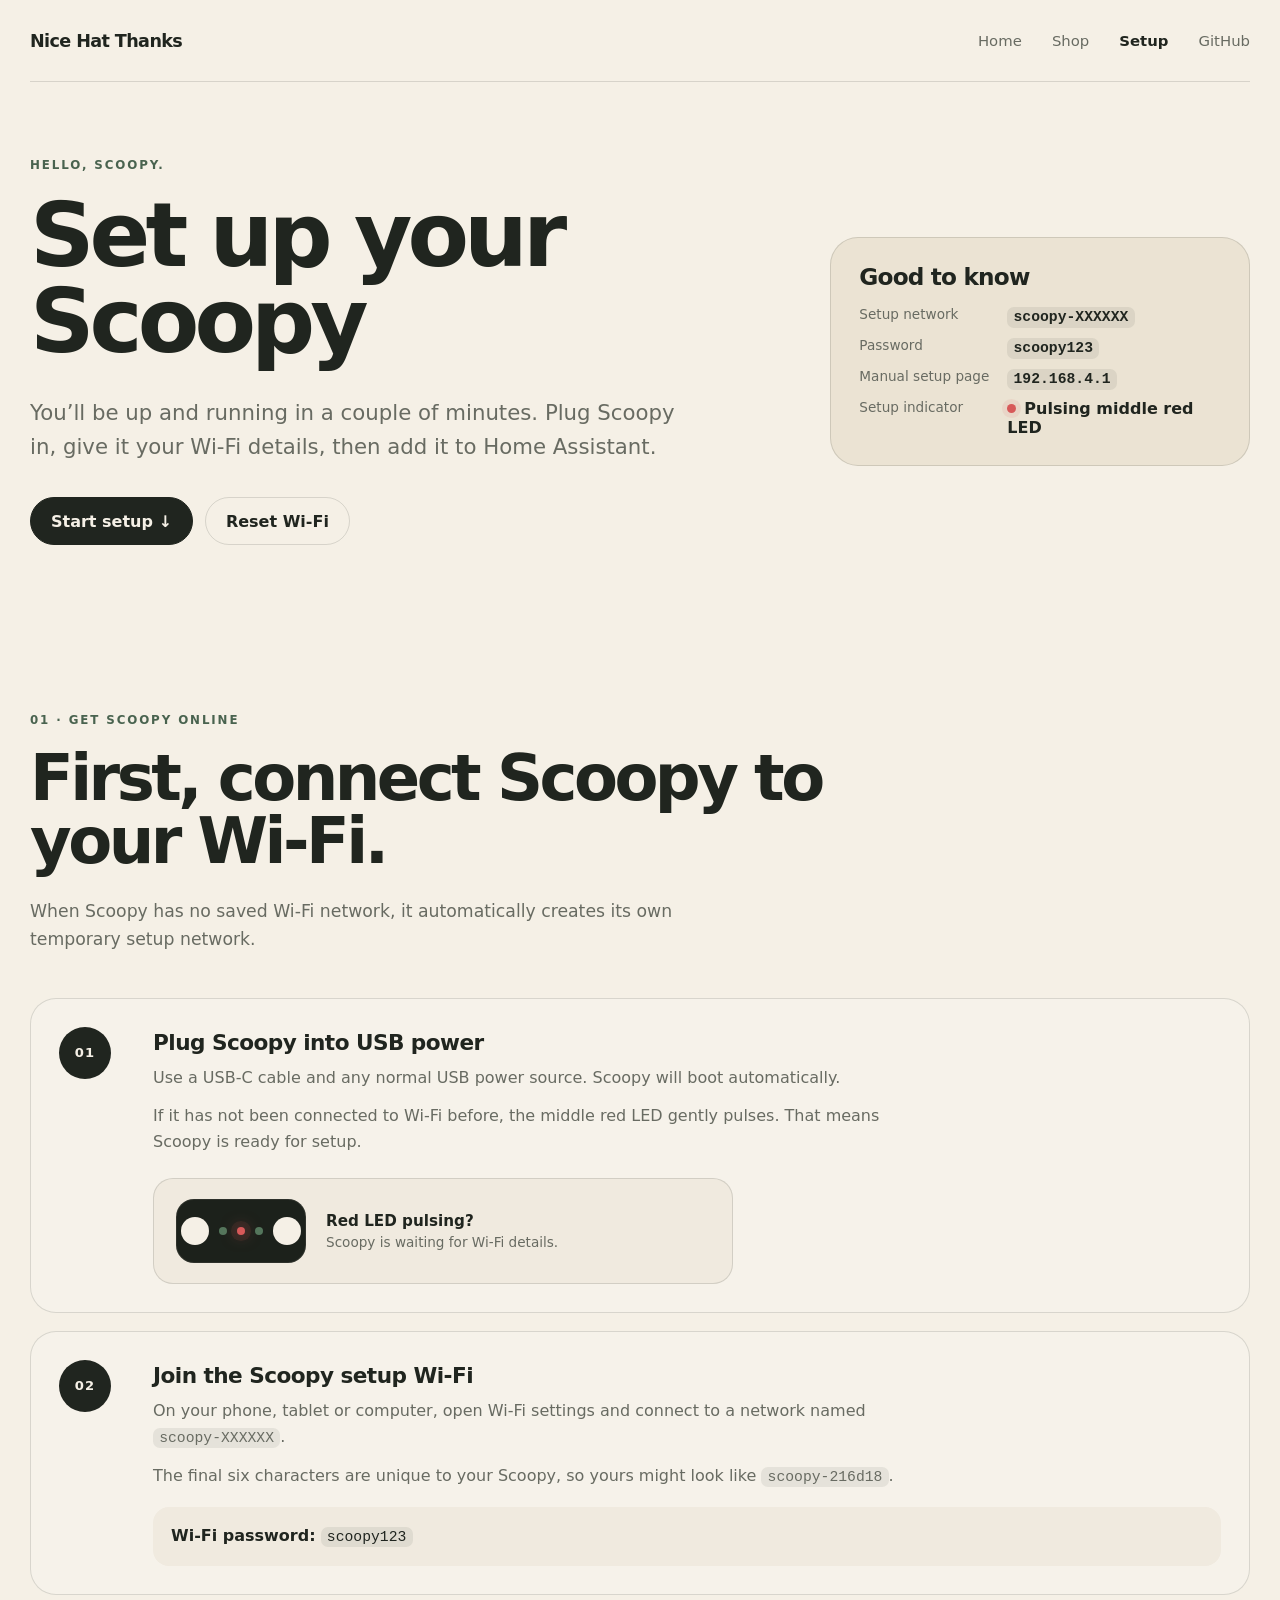
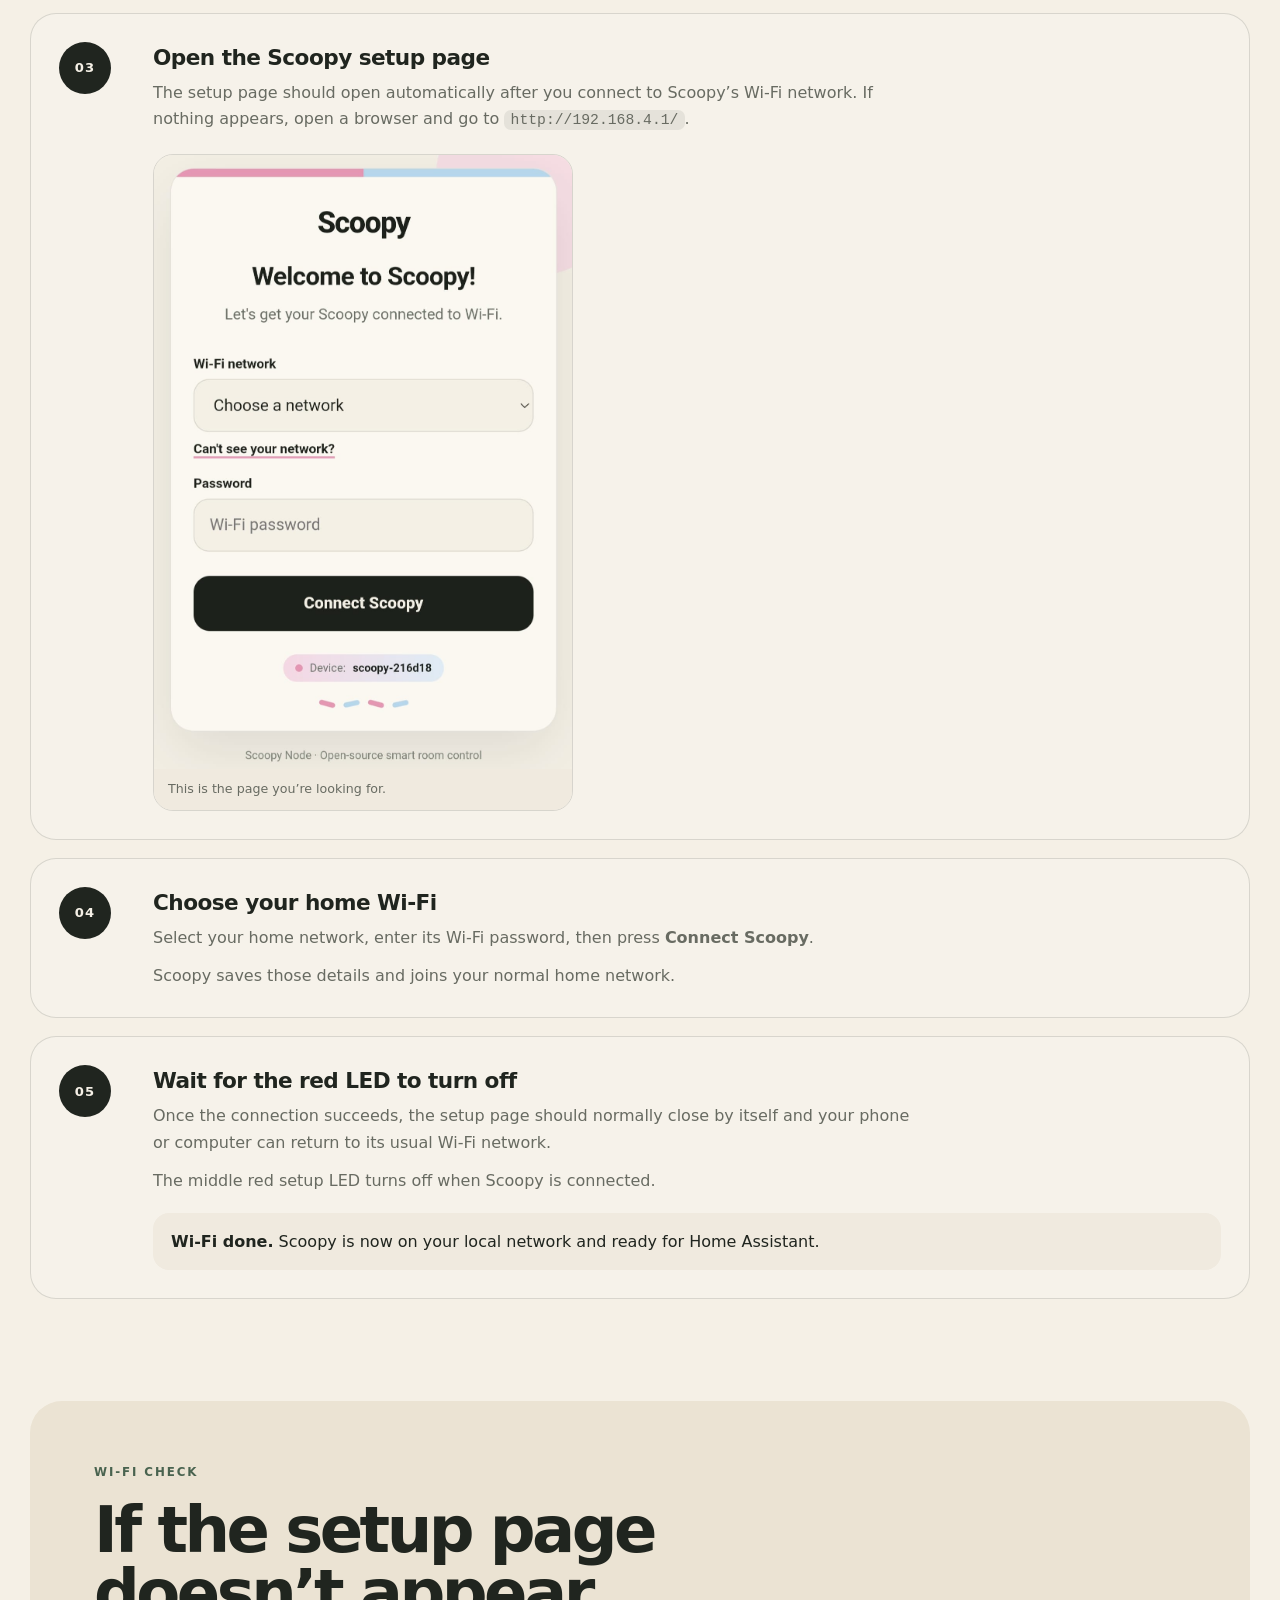
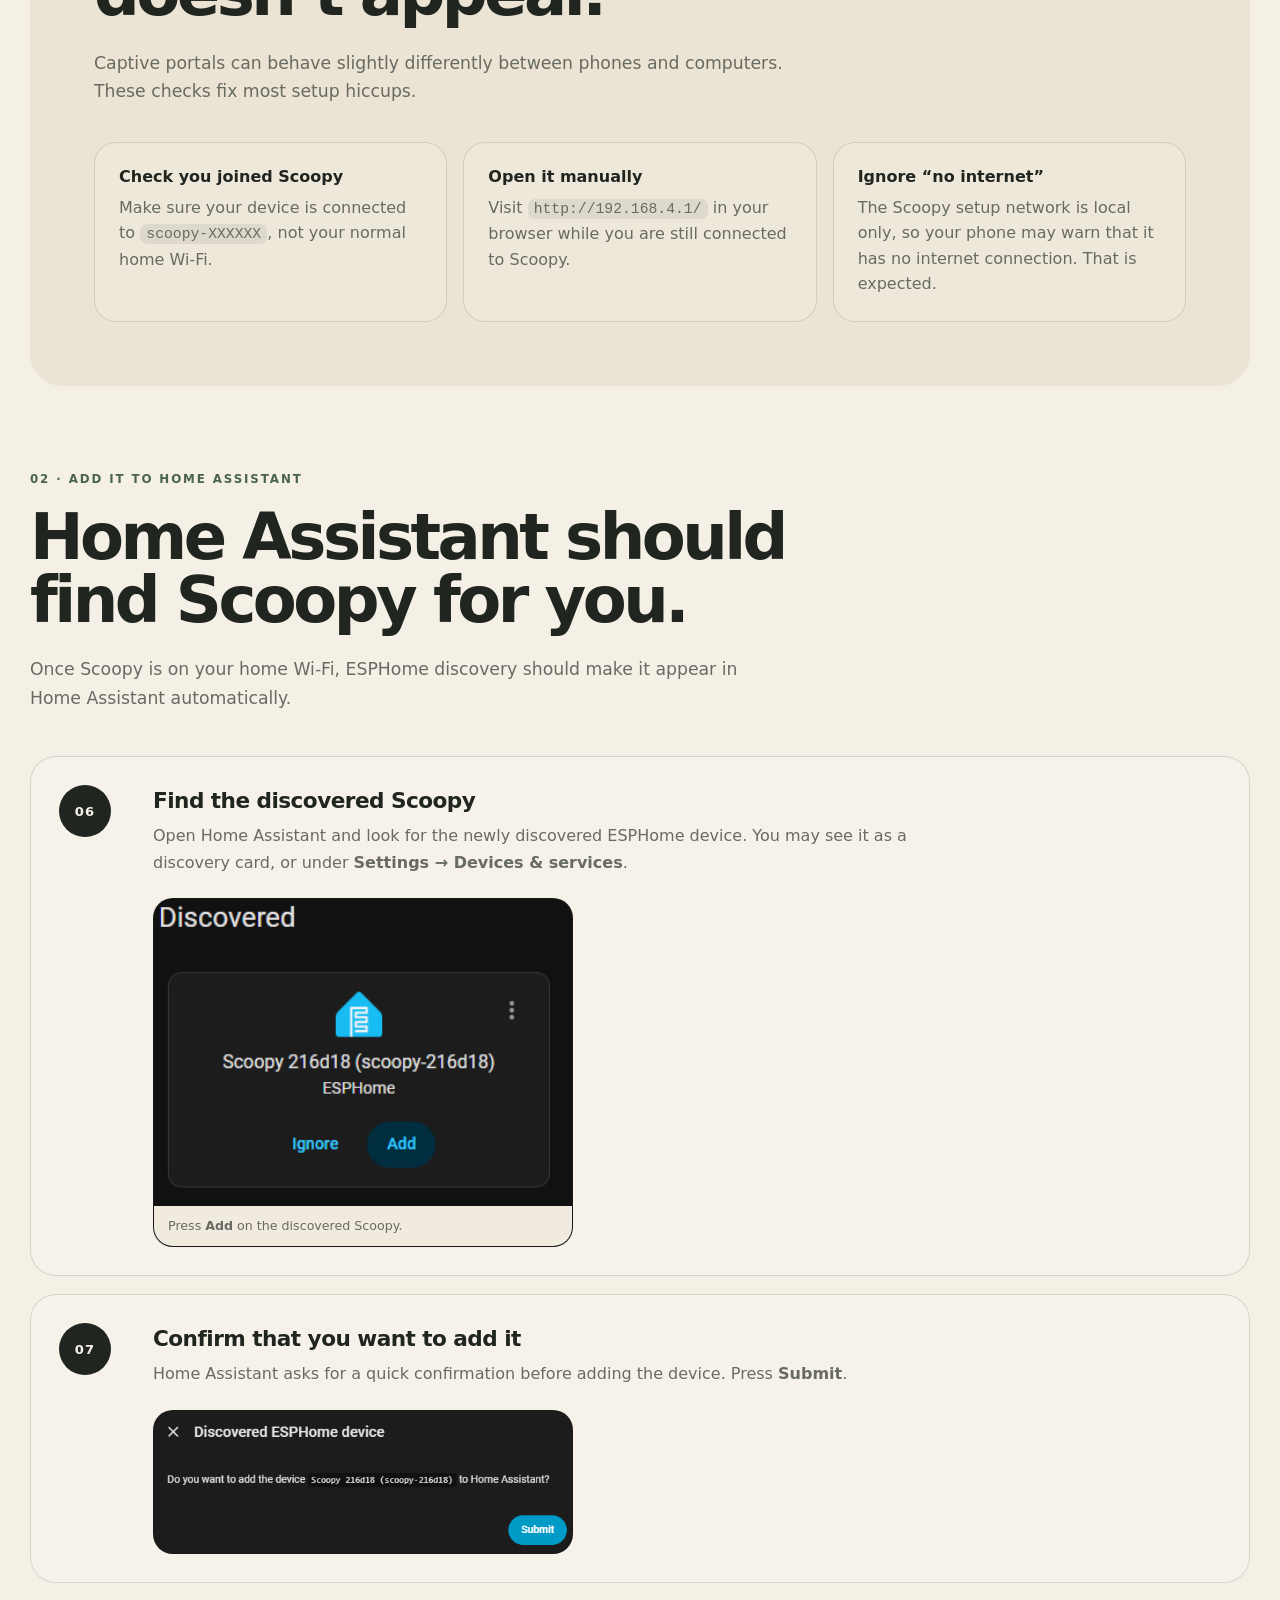
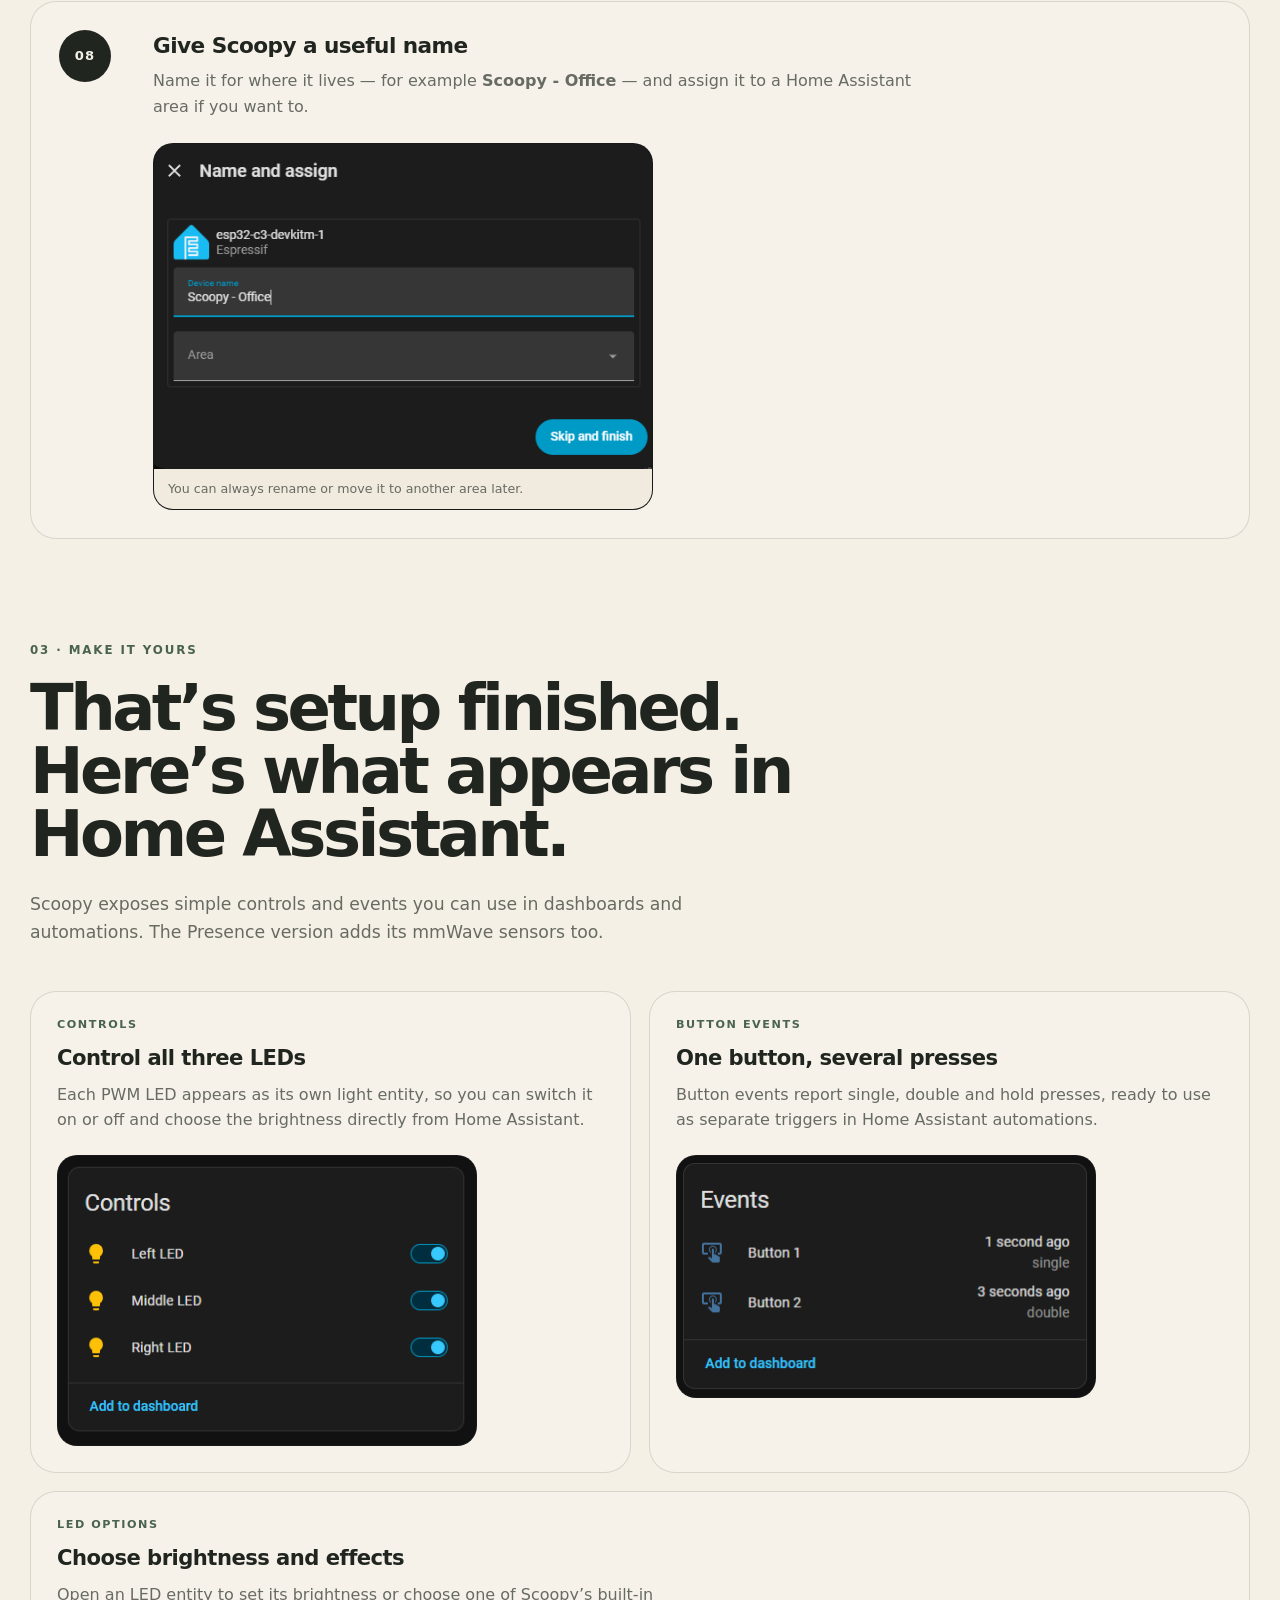
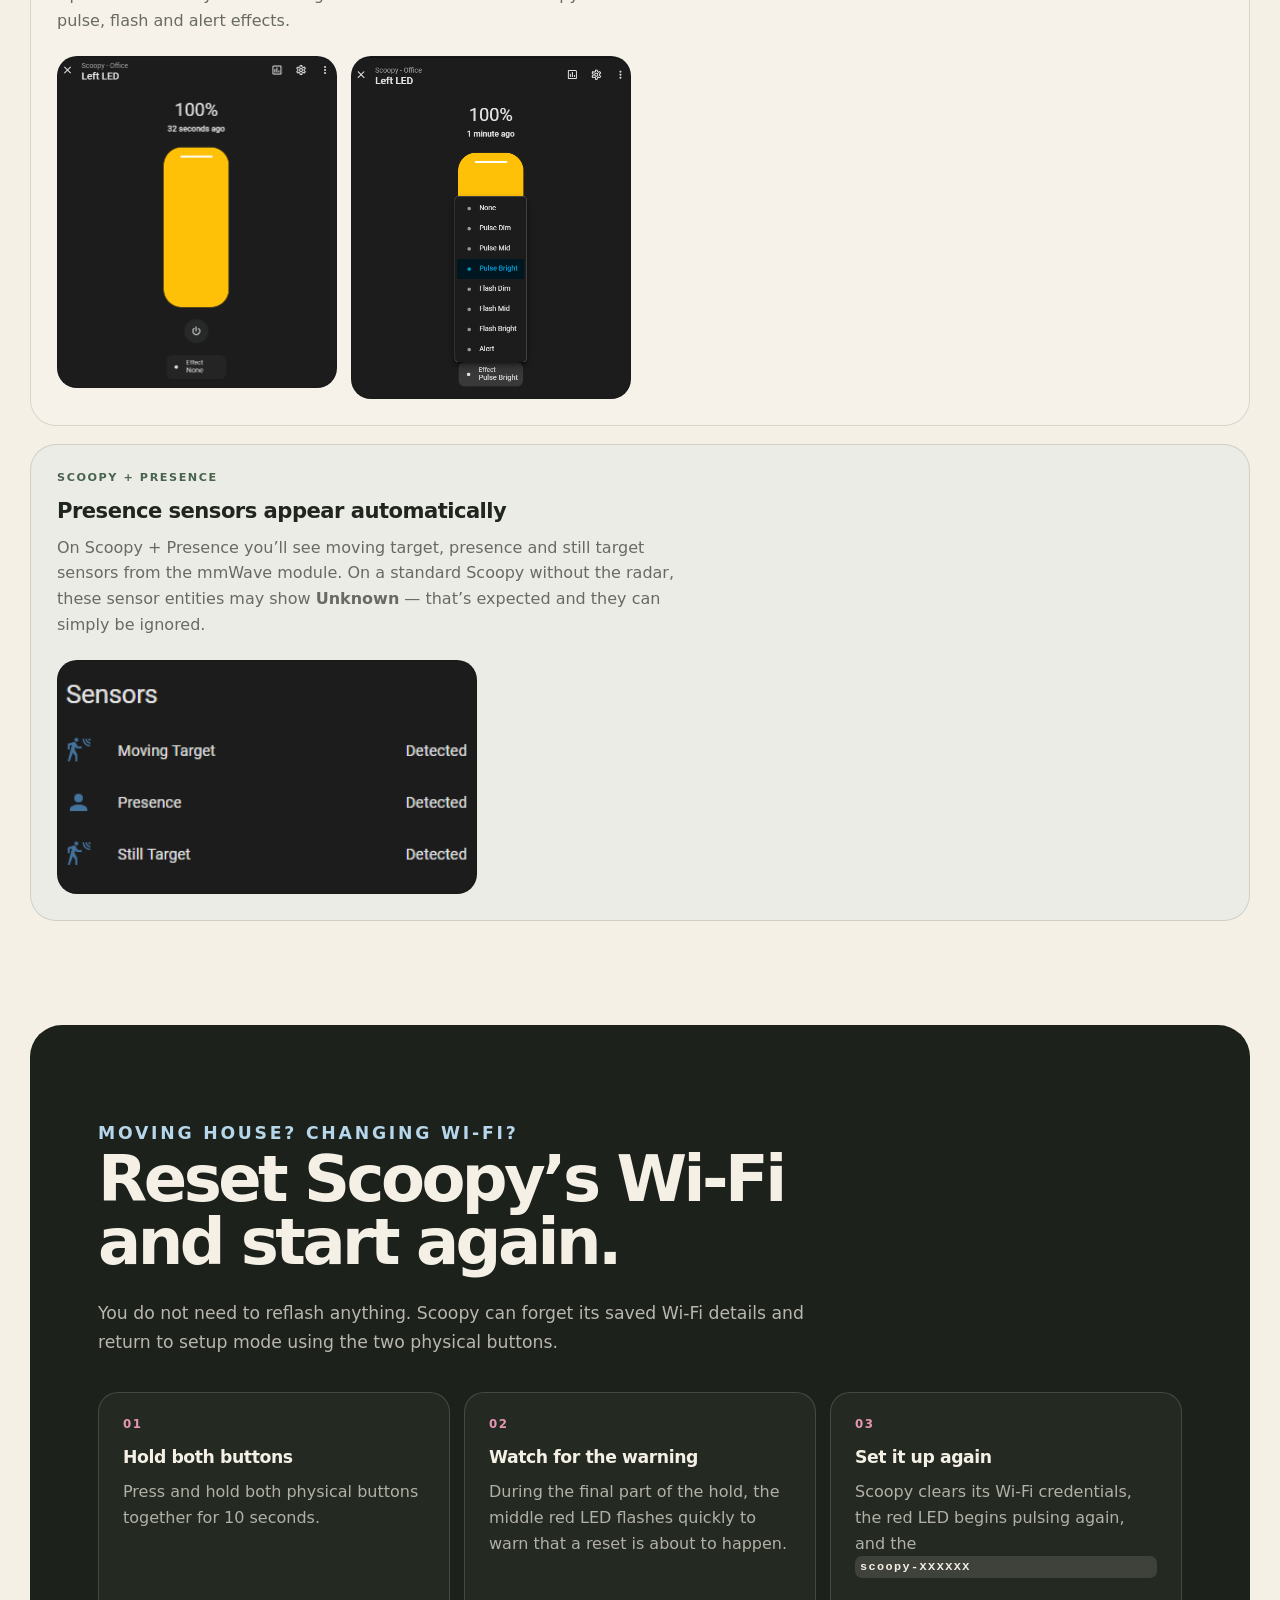
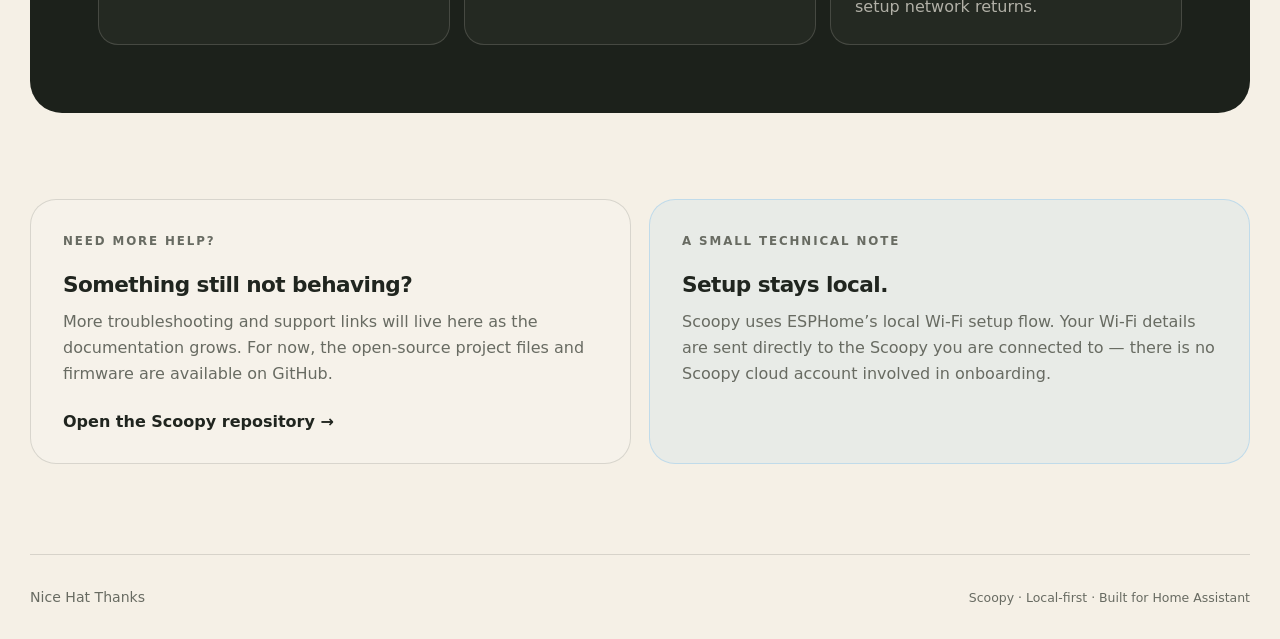
==== commit 19b8a29f: "Remove final setup completion card" ====
--- a/setup/index.html
+++ b/setup/index.html
@@ -233,13 +233,6 @@
       <p>Scoopy uses ESPHome’s local Wi-Fi setup flow. Your Wi-Fi details are sent directly to the Scoopy you are connected to — there is no Scoopy cloud account involved in onboarding.</p>
     </article>
   </section>
-
-  <section class="setup-done">
-    <p class="eyebrow">ALL SCOOPED UP</p>
-    <h2>Scoopy is ready for a job.</h2>
-    <p>Give the buttons something useful to do, choose what the LEDs should tell you, and let Home Assistant take it from there.</p>
-    <a class="button primary" href="/">Back to Scoopy →</a>
-  </section>
 </main>
 
 <footer>
@@ -247,4 +240,4 @@
   <span class="setup-footer-note">Scoopy · Local-first · Built for Home Assistant</span>
 </footer>
 </body>
-</html>+</html>
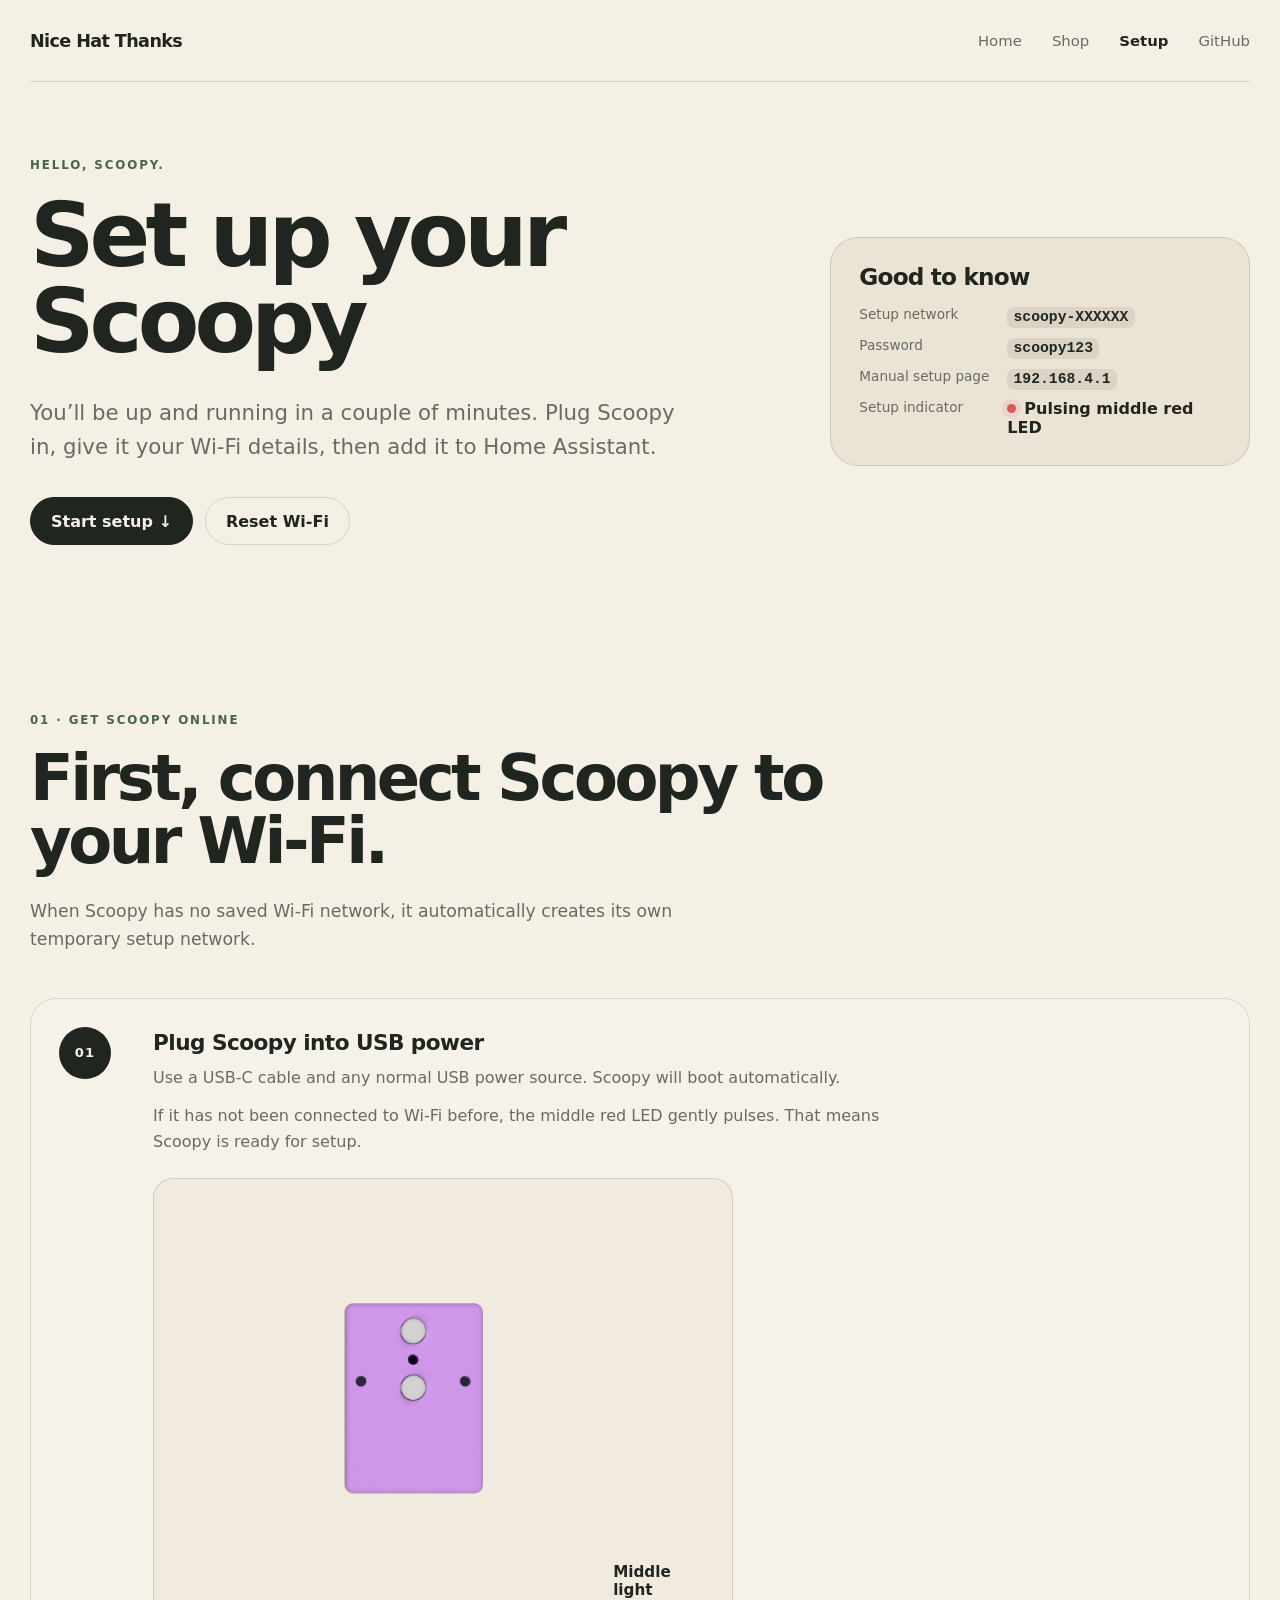
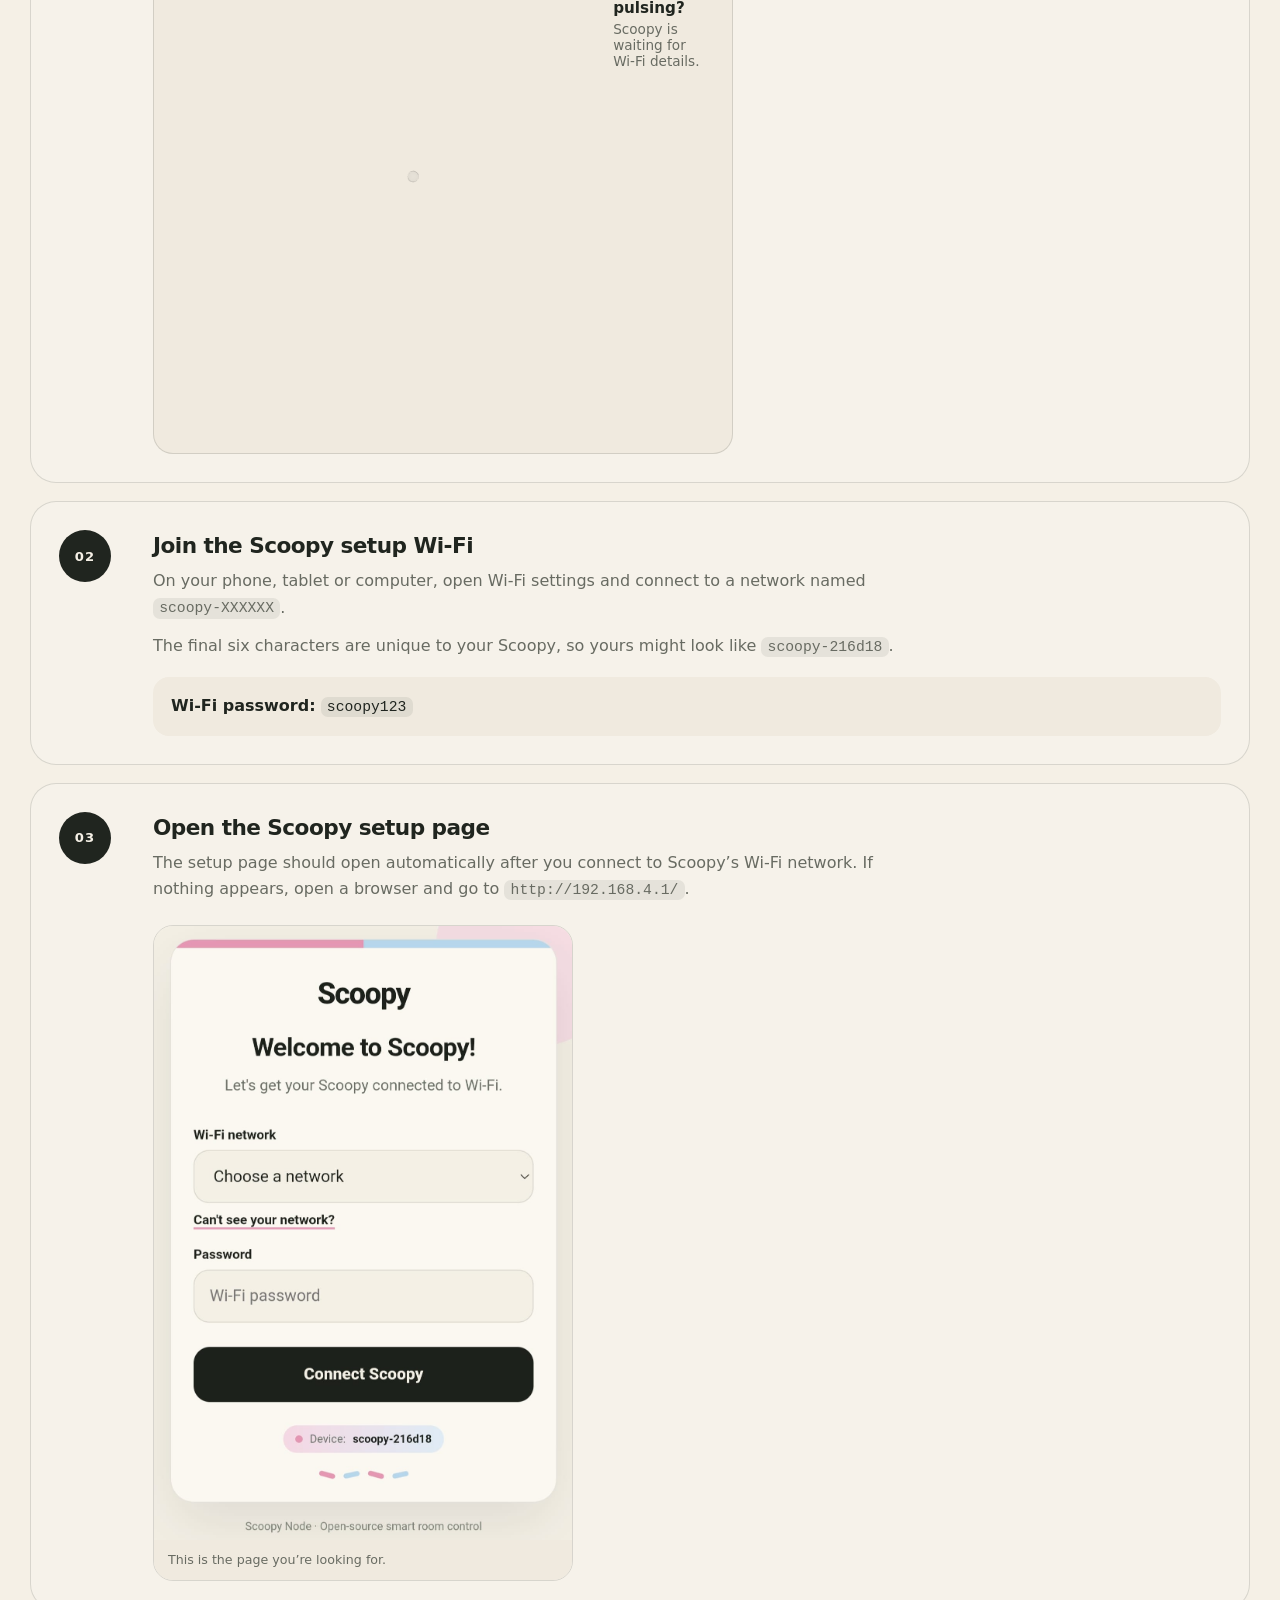
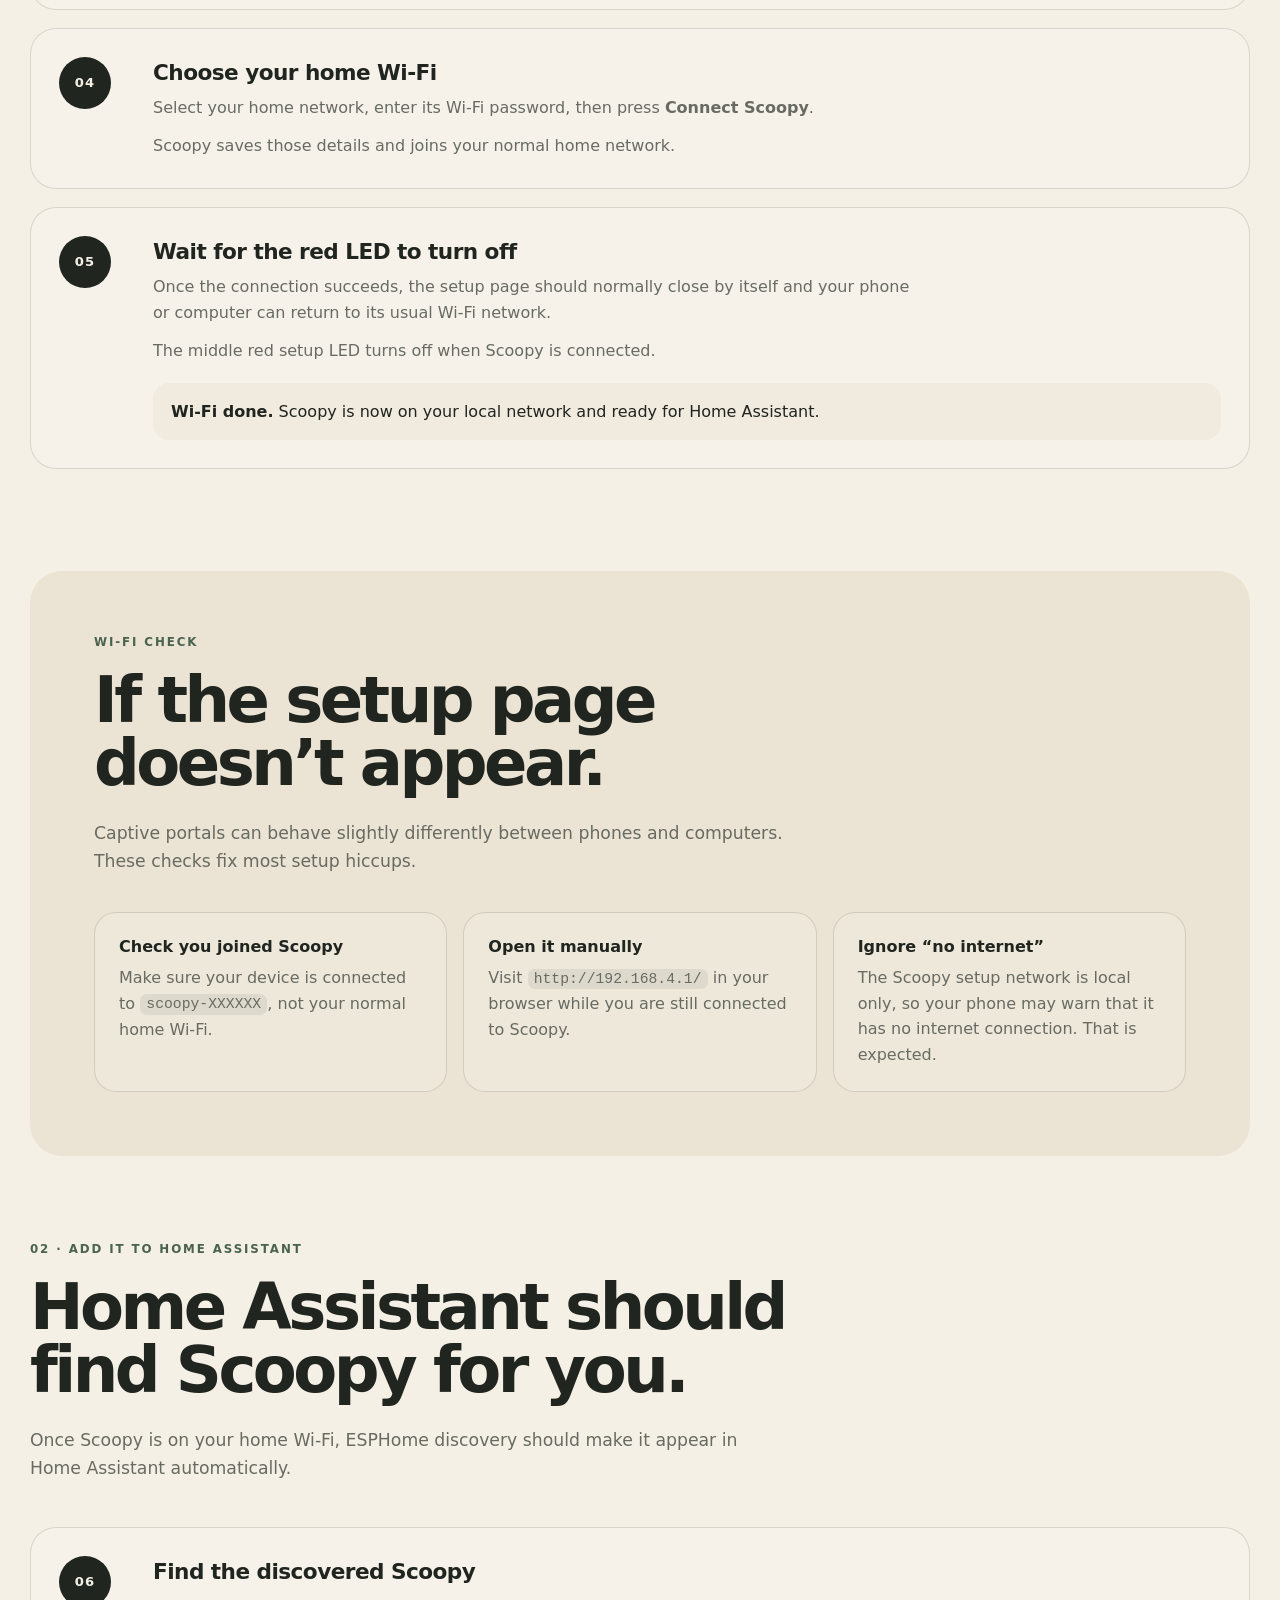
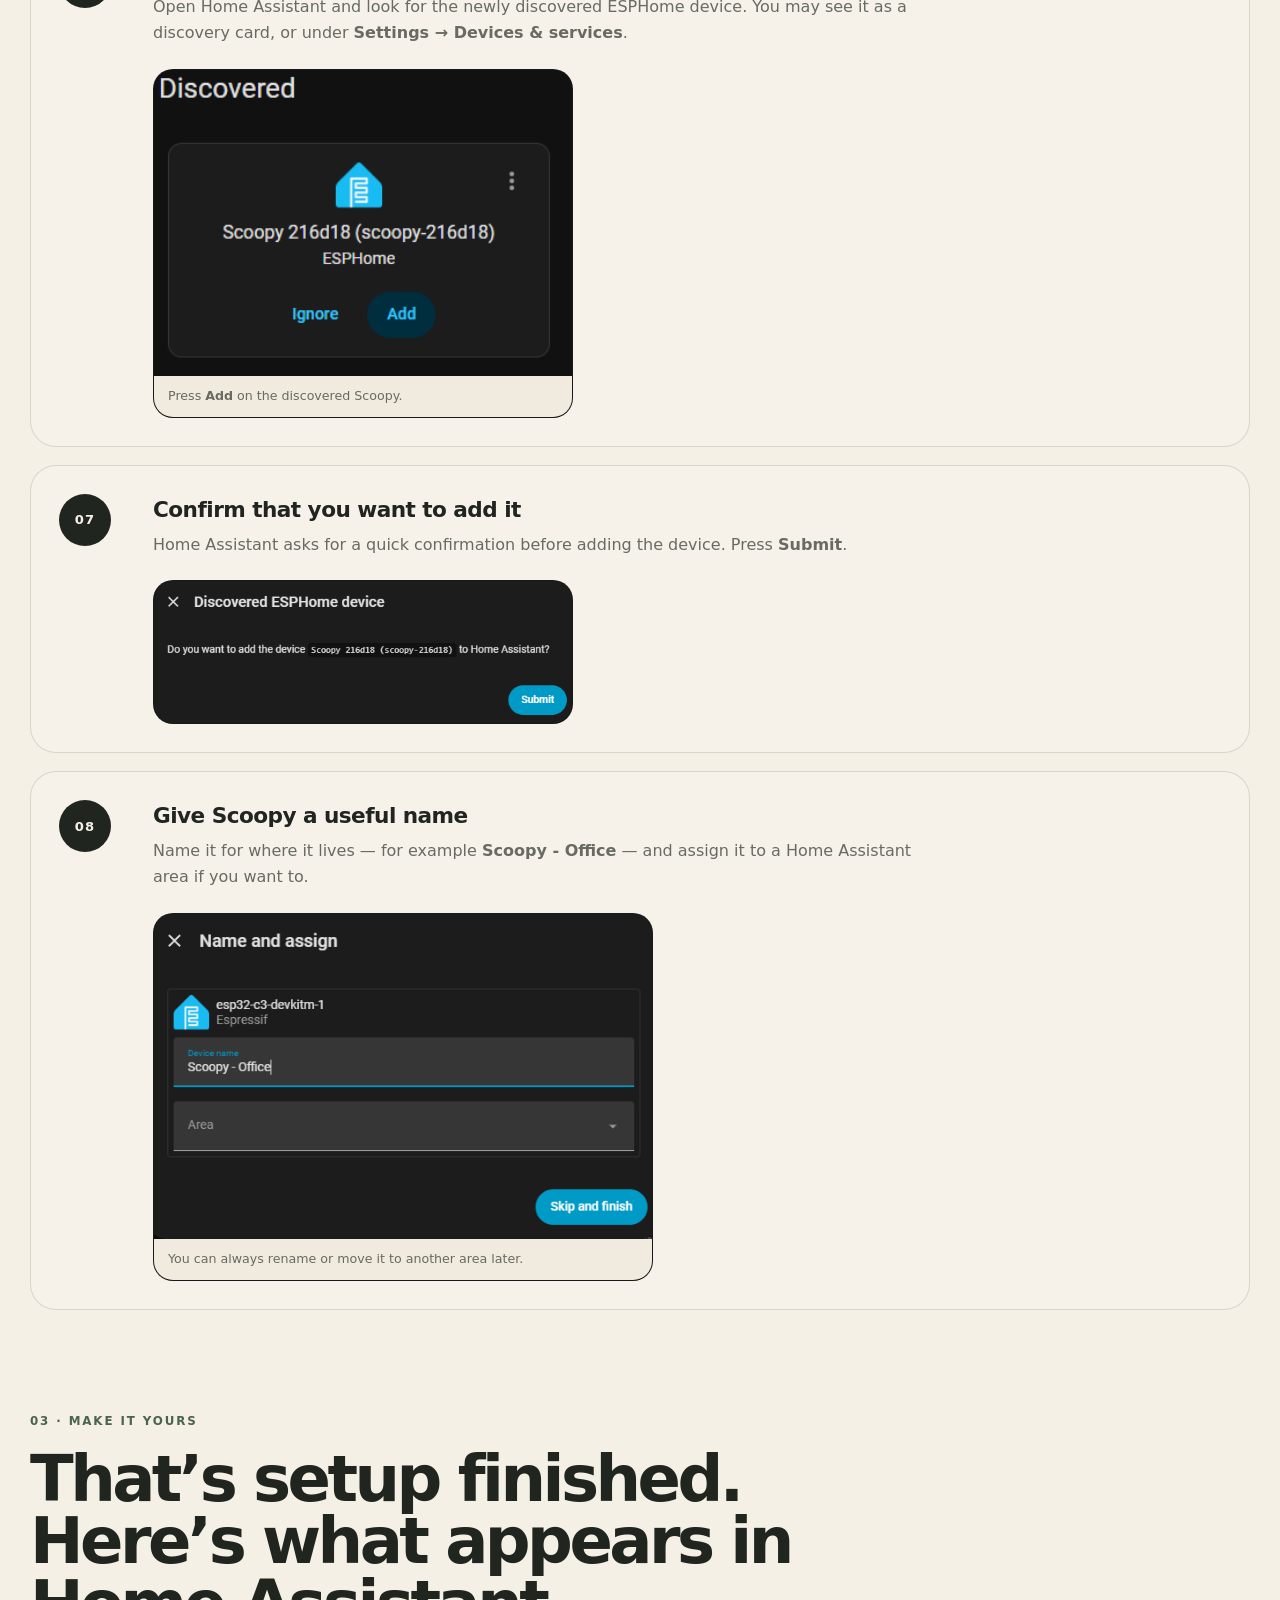
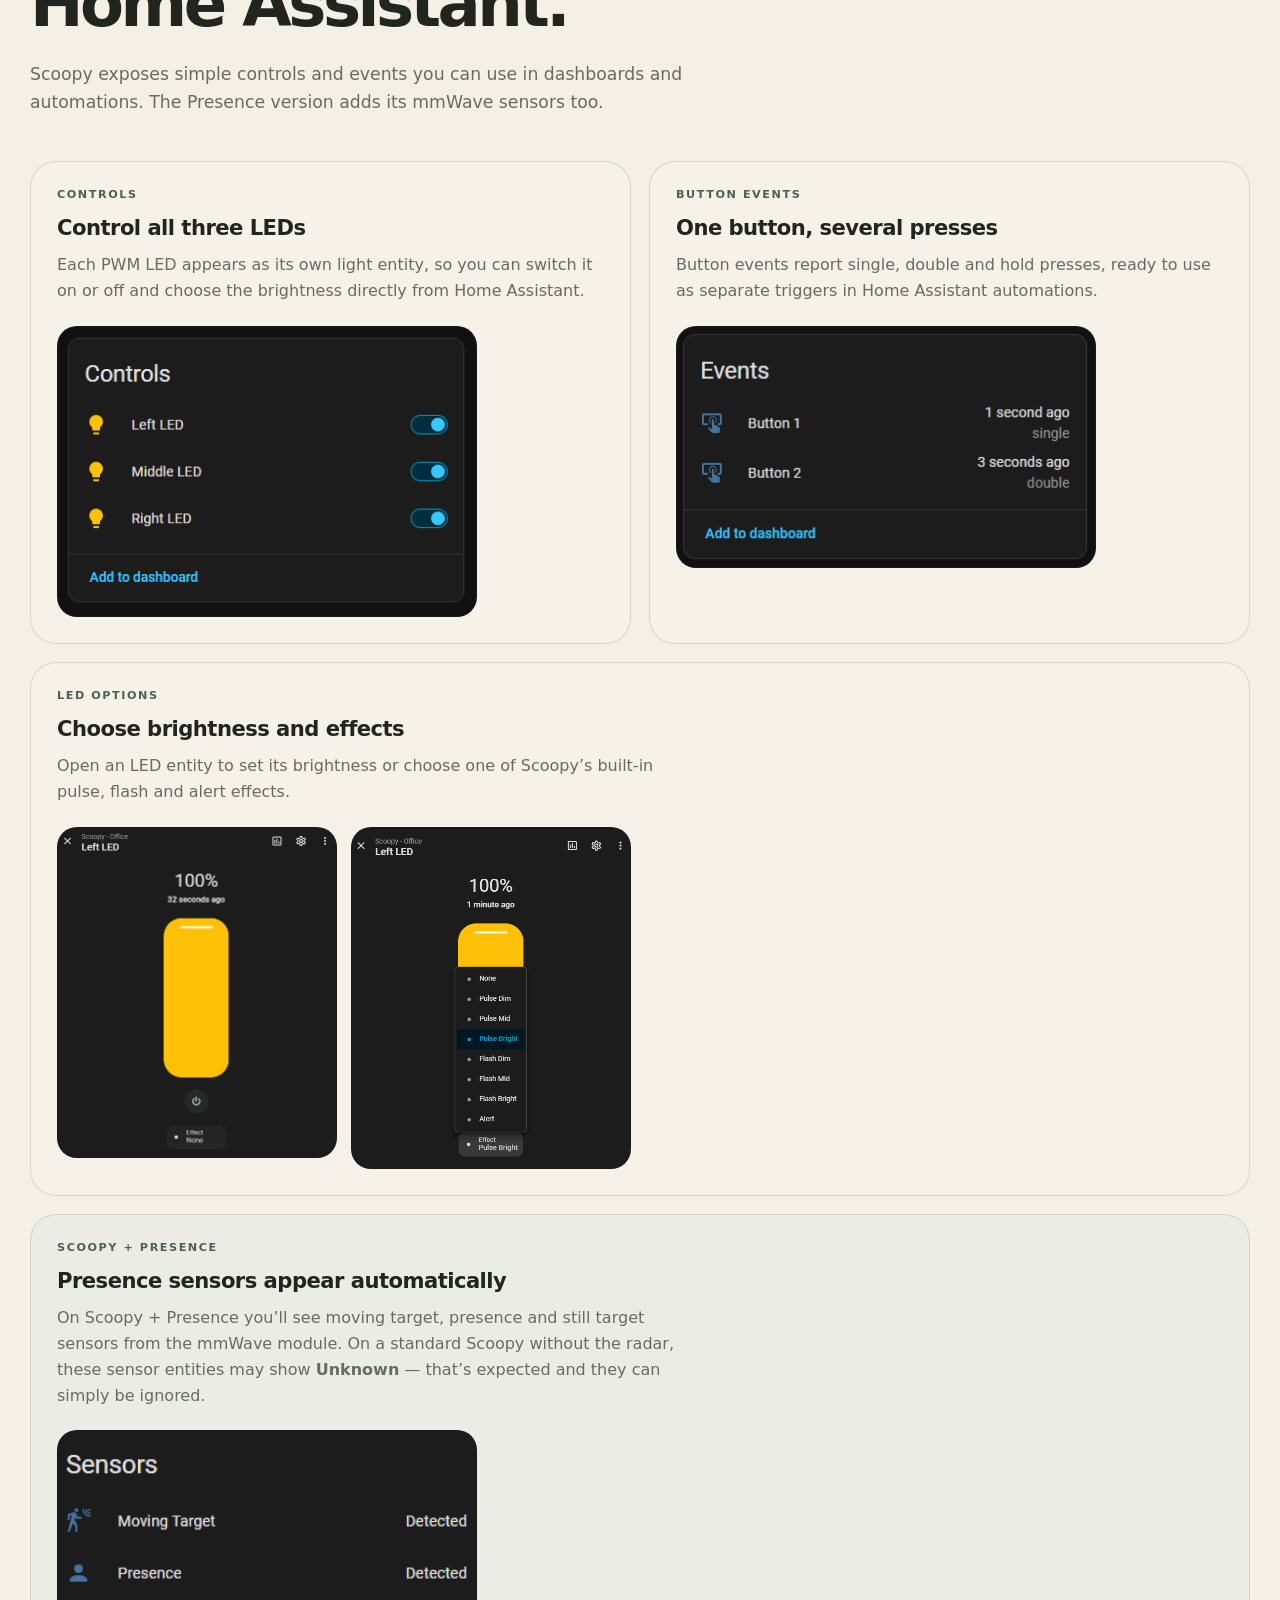
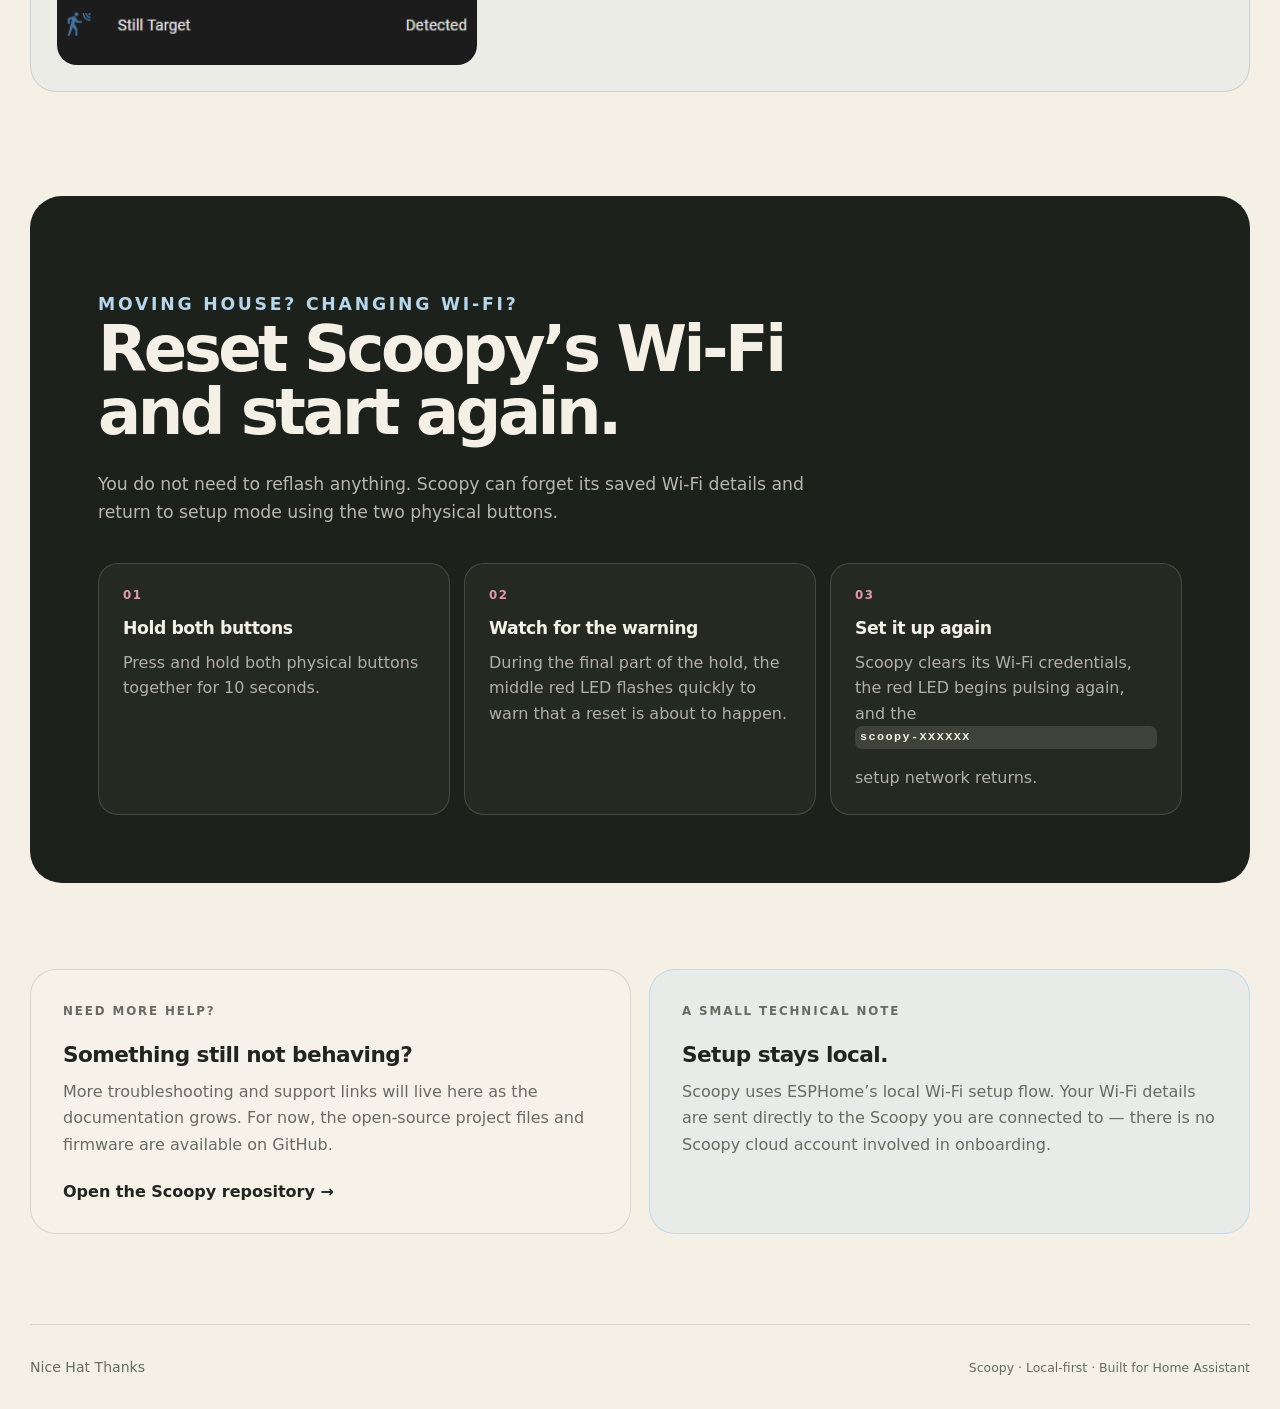
==== commit f3e09e53: "Use real Scoopy render for setup LED pulse" ====
--- a/setup/index.html
+++ b/setup/index.html
@@ -6,7 +6,7 @@
   <meta name="description" content="Set up your Scoopy Node, connect it to Wi-Fi and add it to Home Assistant.">
   <title>Set up your Scoopy · Nice Hat Thanks</title>
   <link rel="stylesheet" href="../css/style.css?v=20260820-home-refresh">
-  <link rel="stylesheet" href="../css/setup.css?v=20260821-compact-screenshots">
+  <link rel="stylesheet" href="../css/setup.css?v=20260821-real-lightpipe">
 </head>
 <body>
 <header class="site-header">
@@ -60,15 +60,12 @@
           <h3>Plug Scoopy into USB power</h3>
           <p>Use a USB-C cable and any normal USB power source. Scoopy will boot automatically.</p>
           <p>If it has not been connected to Wi-Fi before, the middle red LED gently pulses. That means Scoopy is ready for setup.</p>
-          <div class="setup-led-demo" aria-label="Animated example of the middle red setup LED pulsing">
-            <div class="node-demo" aria-hidden="true">
-              <span class="node-button"></span>
-              <span class="node-led left"></span>
-              <span class="node-led middle"></span>
-              <span class="node-led right"></span>
-              <span class="node-button"></span>
+          <div class="setup-led-demo" aria-label="Scoopy with the middle setup light pulsing">
+            <div class="scoopy-lightpipe-demo" aria-hidden="true">
+              <img class="scoopy-lightpipe-base" src="../images/setup/scoopy-noMidLightpipe.png" alt="">
+              <img class="scoopy-lightpipe-pulse" src="../images/setup/scoopy-MidLightpipe.png" alt="">
             </div>
-            <div><strong>Red LED pulsing?</strong><span>Scoopy is waiting for Wi-Fi details.</span></div>
+            <div class="setup-led-copy"><strong>Middle light pulsing?</strong><span>Scoopy is waiting for Wi-Fi details.</span></div>
           </div>
         </div>
       </article>
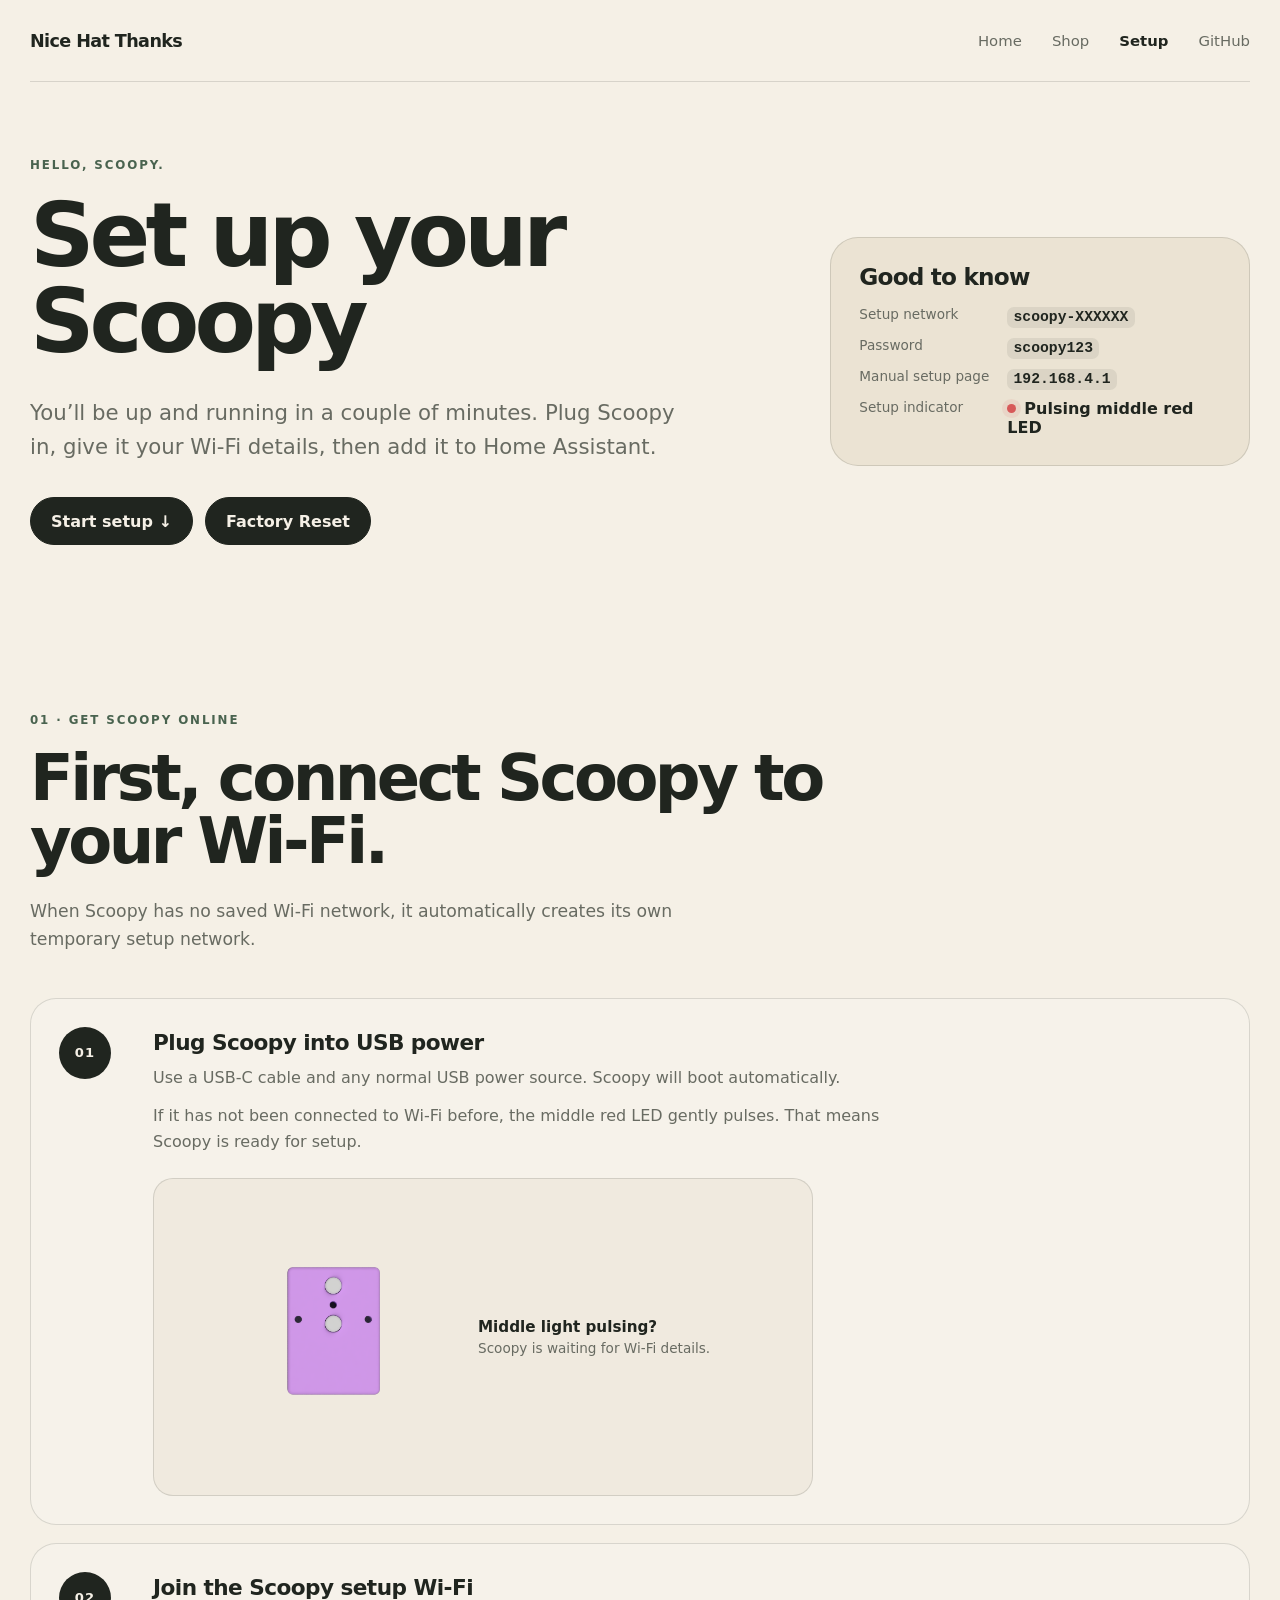
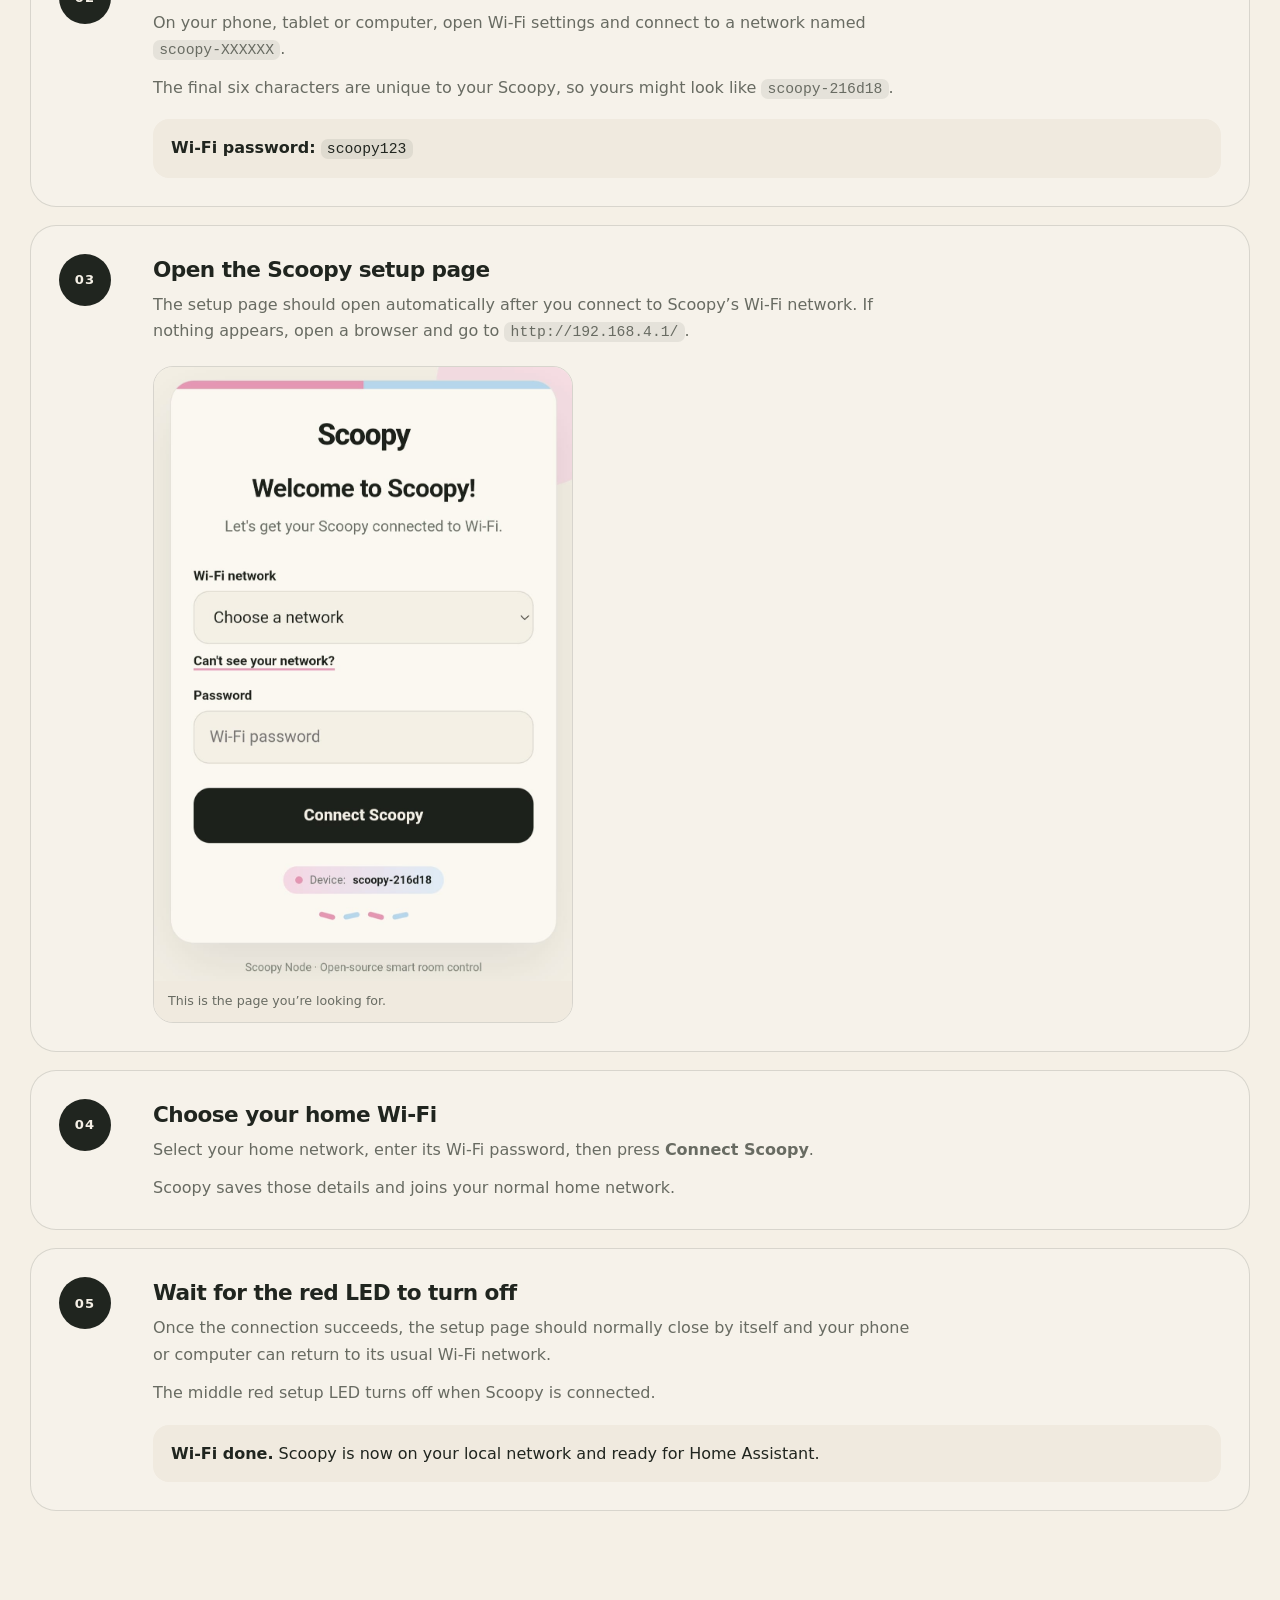
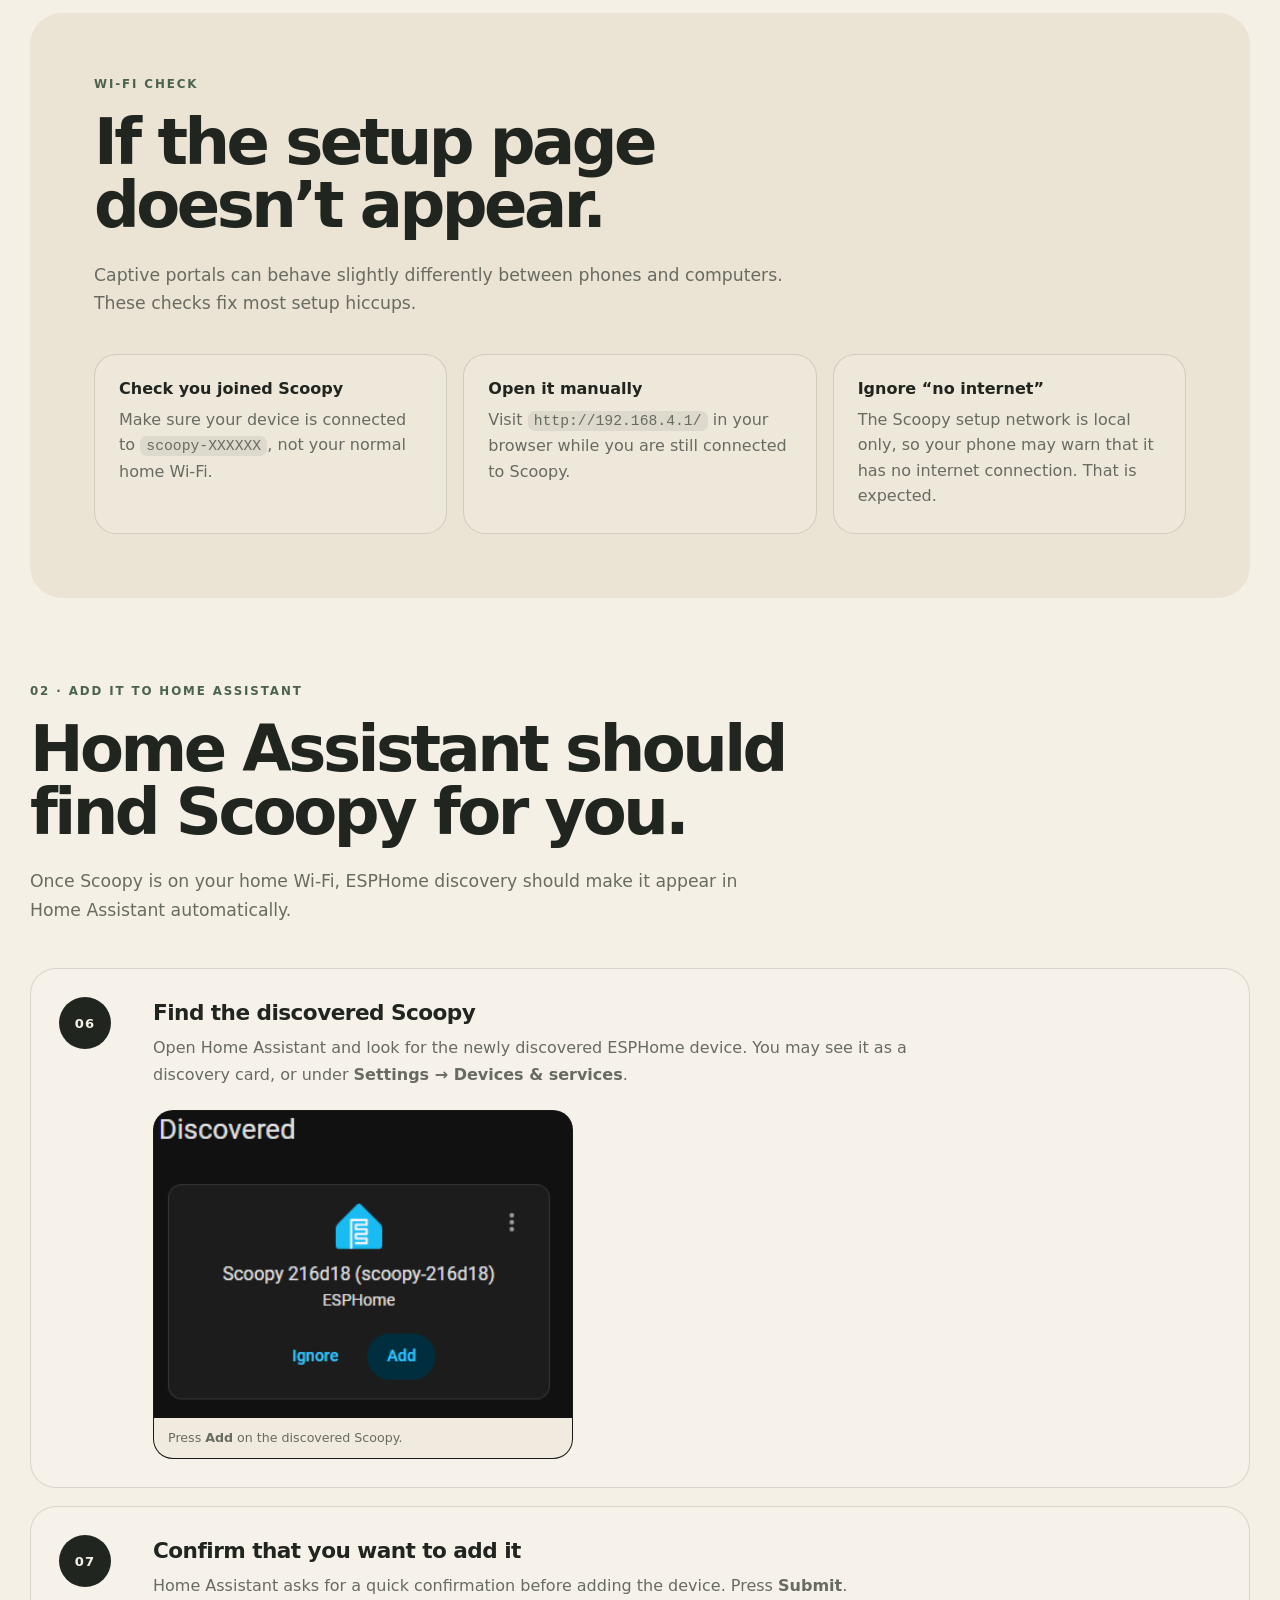
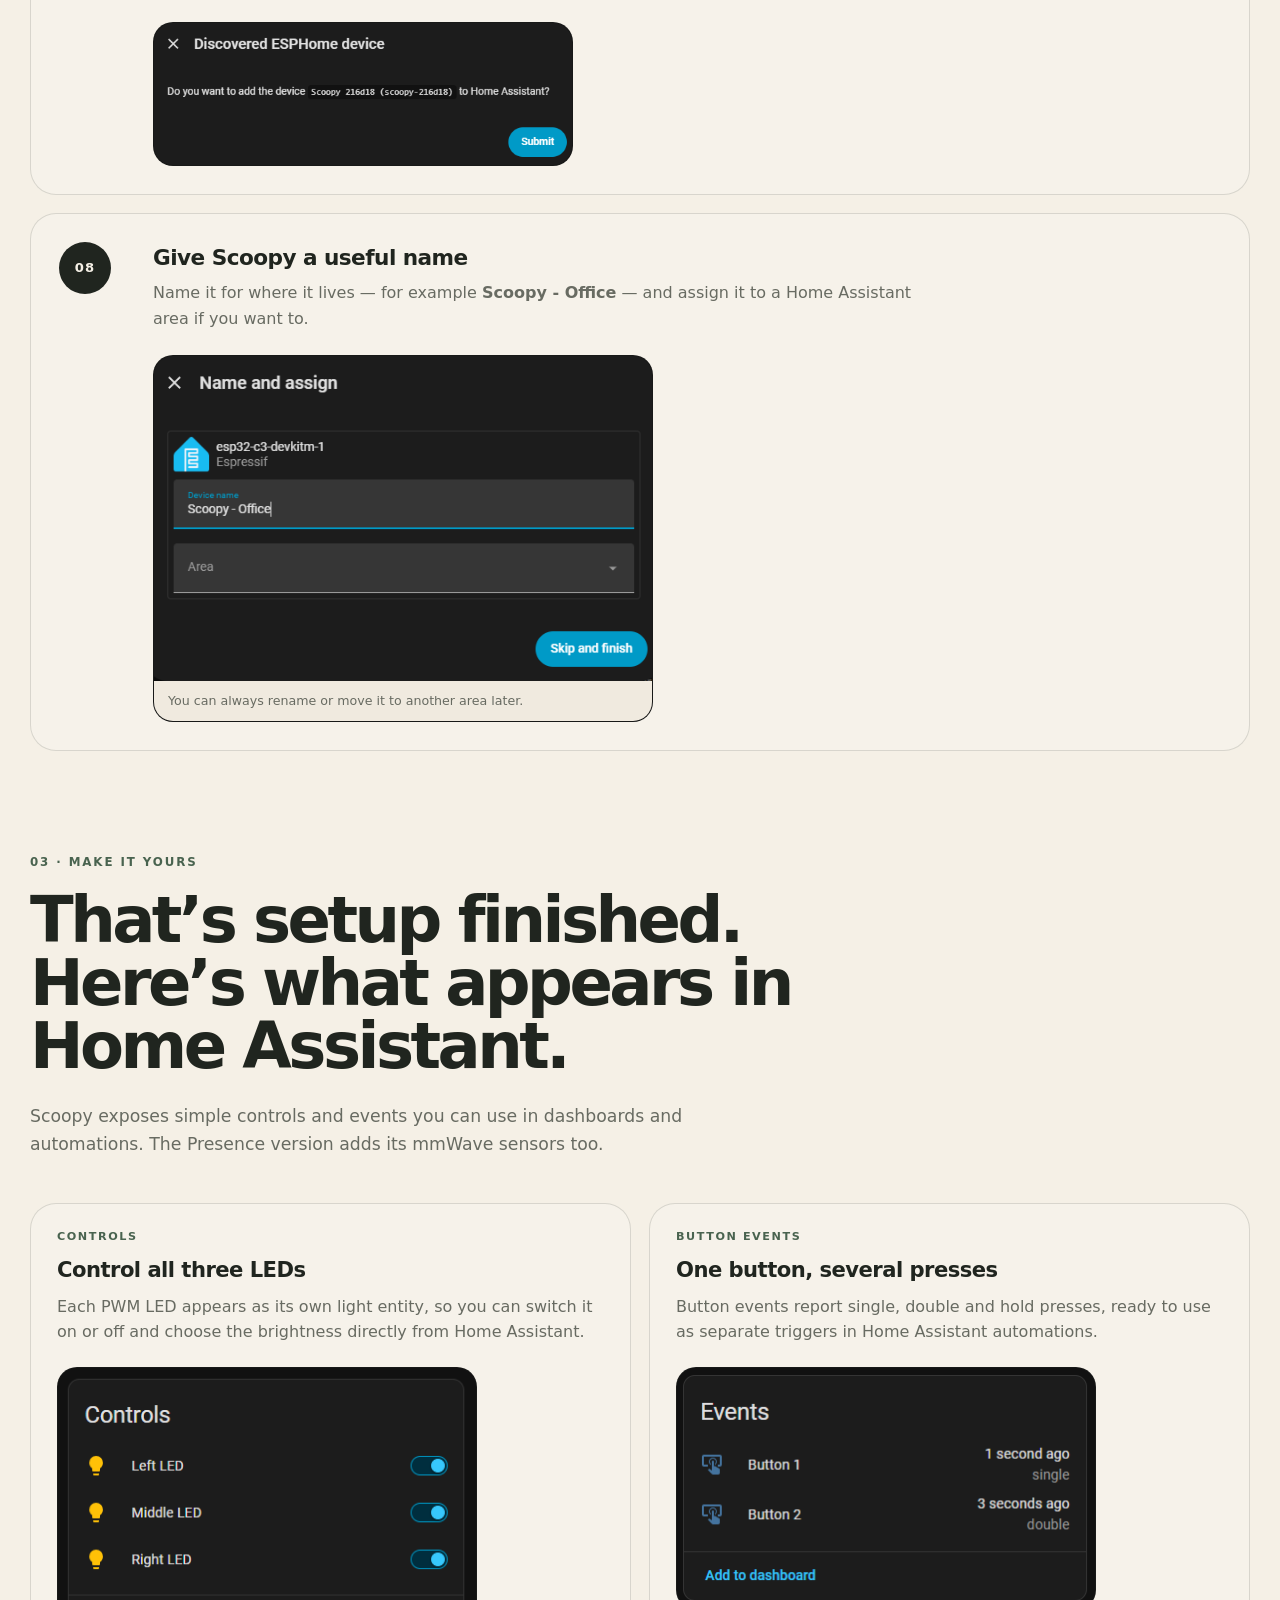
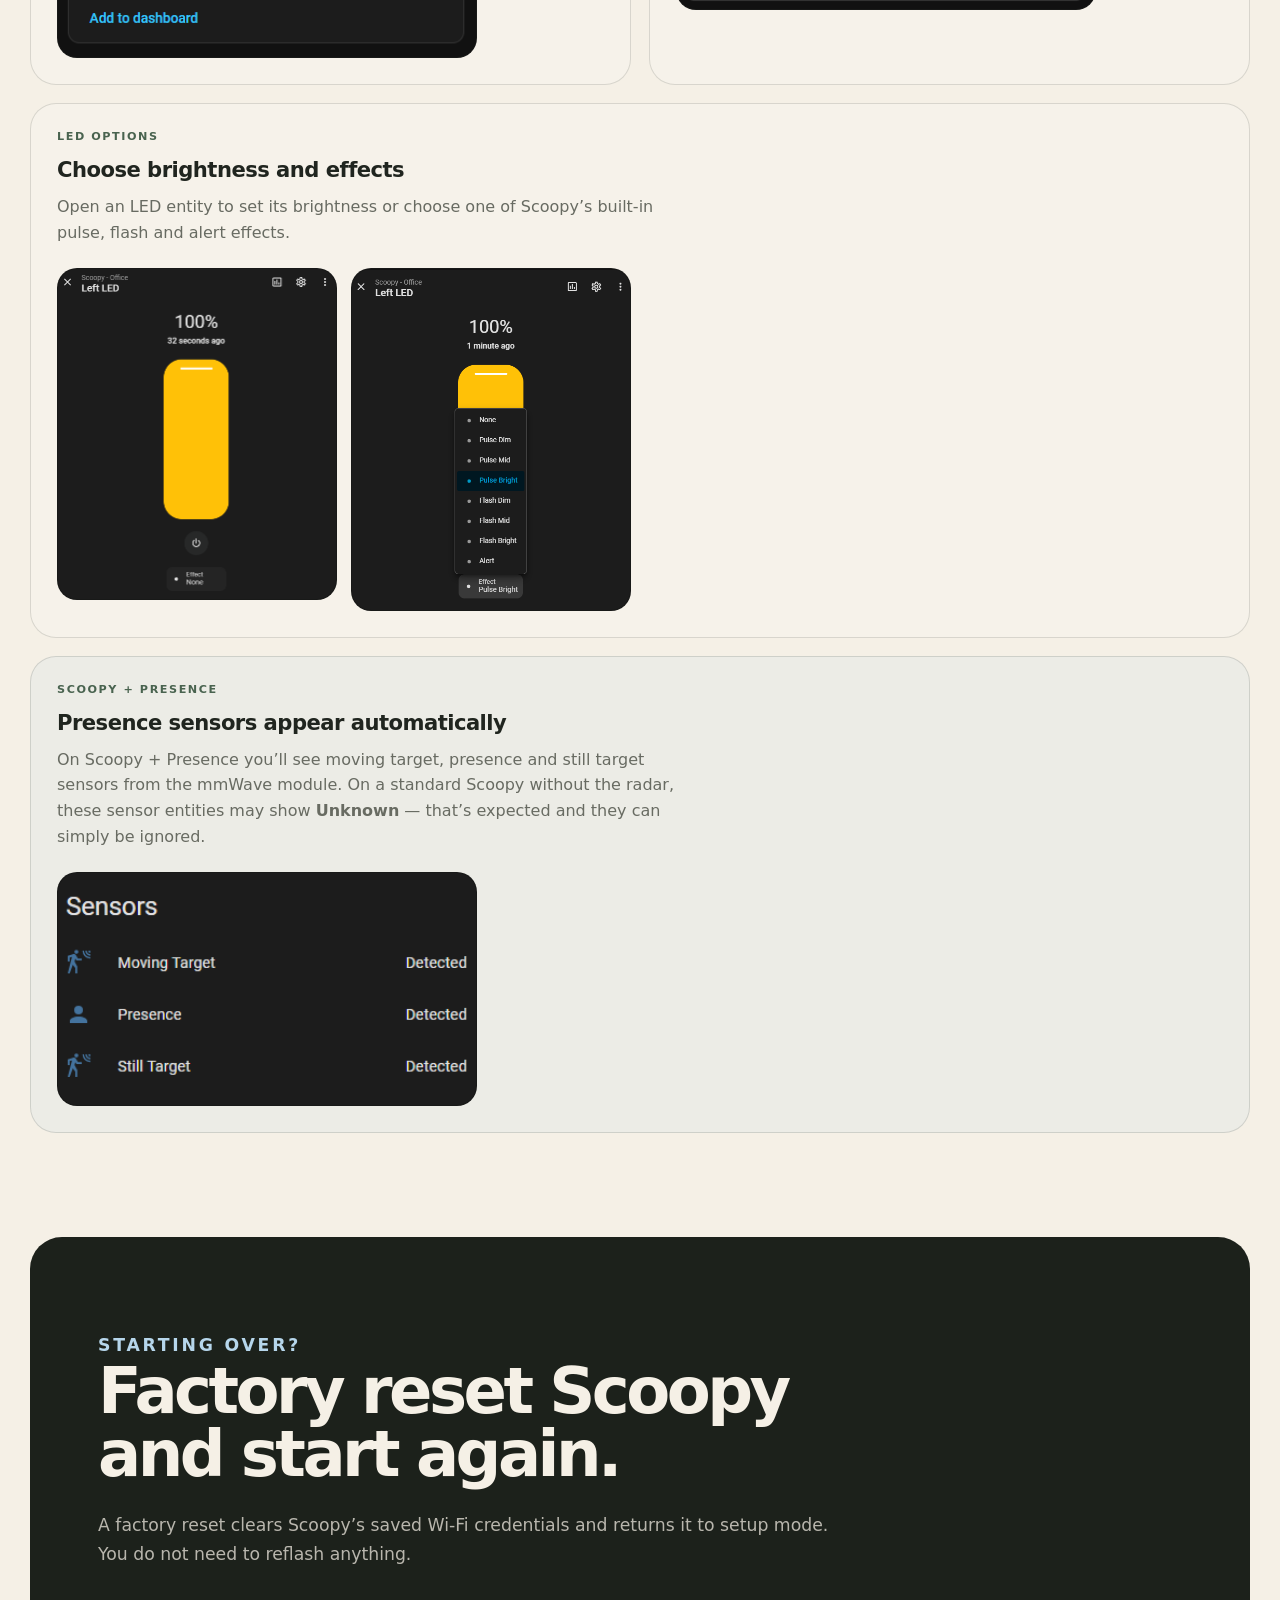
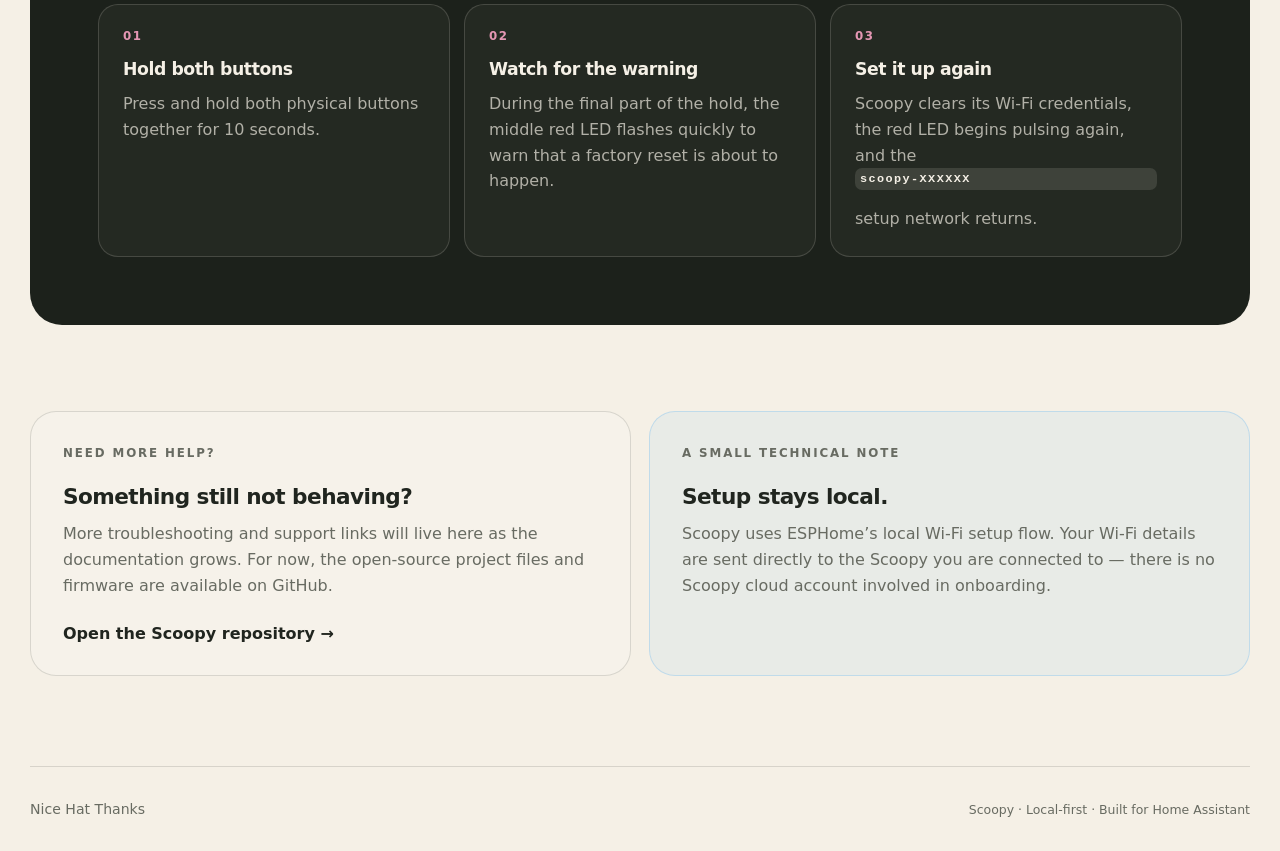
==== commit ca13703c: "Refine setup visuals and factory reset wording" ====
--- a/setup/index.html
+++ b/setup/index.html
@@ -6,7 +6,7 @@
   <meta name="description" content="Set up your Scoopy Node, connect it to Wi-Fi and add it to Home Assistant.">
   <title>Set up your Scoopy · Nice Hat Thanks</title>
   <link rel="stylesheet" href="../css/style.css?v=20260820-home-refresh">
-  <link rel="stylesheet" href="../css/setup.css?v=20260821-real-lightpipe">
+  <link rel="stylesheet" href="../css/setup.css?v=20260821-cropped-lightpipe">
 </head>
 <body>
 <header class="site-header">
@@ -27,7 +27,7 @@
       <p class="intro">You’ll be up and running in a couple of minutes. Plug Scoopy in, give it your Wi-Fi details, then add it to Home Assistant.</p>
       <div class="actions">
         <a class="button primary" href="#start">Start setup ↓</a>
-        <a class="button secondary" href="#recovery">Reset Wi-Fi</a>
+        <a class="button primary" href="#recovery">Factory Reset</a>
       </div>
     </div>
 
@@ -189,7 +189,7 @@
         <figure class="setup-screenshot"><img src="../images/setup/deviceInfo-Events.png" alt="Scoopy button events in Home Assistant"></figure>
       </article>
 
-      <article class="capability-card capability-wide">
+      <article class="capability-card capability-wide led-options-card">
         <div class="capability-copy"><span class="capability-kicker">LED OPTIONS</span><h3>Choose brightness and effects</h3><p>Open an LED entity to set its brightness or choose one of Scoopy’s built-in pulse, flash and alert effects.</p></div>
         <div class="screenshot-pair">
           <figure class="setup-screenshot"><img src="../images/setup/deviceInfo-controls-LED-brightness.png" alt="Scoopy LED brightness control in Home Assistant"></figure>
@@ -205,13 +205,13 @@
   </section>
 
   <section class="recovery-panel" id="recovery">
-    <p class="eyebrow">MOVING HOUSE? CHANGING WI-FI?</p>
-    <h2>Reset Scoopy’s Wi-Fi and start again.</h2>
-    <p>You do not need to reflash anything. Scoopy can forget its saved Wi-Fi details and return to setup mode using the two physical buttons.</p>
+    <p class="eyebrow">STARTING OVER?</p>
+    <h2>Factory reset Scoopy and start again.</h2>
+    <p>A factory reset clears Scoopy’s saved Wi-Fi credentials and returns it to setup mode. You do not need to reflash anything.</p>
 
     <div class="recovery-steps">
       <article><span>01</span><h3>Hold both buttons</h3><p>Press and hold both physical buttons together for 10 seconds.</p></article>
-      <article><span>02</span><h3>Watch for the warning</h3><p>During the final part of the hold, the middle red LED flashes quickly to warn that a reset is about to happen.</p></article>
+      <article><span>02</span><h3>Watch for the warning</h3><p>During the final part of the hold, the middle red LED flashes quickly to warn that a factory reset is about to happen.</p></article>
       <article><span>03</span><h3>Set it up again</h3><p>Scoopy clears its Wi-Fi credentials, the red LED begins pulsing again, and the <span class="inline-code">scoopy-XXXXXX</span> setup network returns.</p></article>
     </div>
   </section>
--- a/css/setup.css
+++ b/css/setup.css
@@ -1 +1 @@
-.setup-main{padding-bottom:90px}.setup-hero{min-height:auto;grid-template-columns:minmax(0,1fr) minmax(300px,.58fr);padding:76px 0 82px}.setup-hero h1{font-size:clamp(3.5rem,7vw,6.4rem)}.setup-quick-card{align-self:center;padding:28px;border:1px solid var(--border);border-radius:28px;background:var(--surface)}.setup-quick-card h2{font-size:1.45rem;letter-spacing:-.035em;margin-bottom:18px}.setup-quick-card dl{display:grid;grid-template-columns:auto 1fr;gap:12px 18px;margin:0}.setup-quick-card dt{color:var(--muted);font-size:.85rem}.setup-quick-card dd{margin:0;font-weight:750;word-break:break-word}.setup-quick-card code,.inline-code{padding:.14em .42em;border-radius:7px;background:rgba(32,37,31,.08);font-family:ui-monospace,SFMono-Regular,Menlo,Consolas,monospace;font-size:.92em}.status-led{width:9px;height:9px;display:inline-block;margin-right:8px;border-radius:50%;background:#d75959;box-shadow:0 0 0 5px rgba(215,89,89,.10);vertical-align:1px;animation:setupPulse 1.8s ease-in-out infinite}.setup-section,.capabilities-section{padding:86px 0 18px}.setup-heading{max-width:820px;margin-bottom:44px}.setup-heading>p:not(.eyebrow){max-width:720px;margin:24px 0 0;color:var(--muted);font-size:1.08rem;line-height:1.65}.setup-flow{display:grid;gap:18px}.setup-step{display:grid;grid-template-columns:72px minmax(0,1fr);gap:22px;padding:28px;border:1px solid var(--border);border-radius:26px;background:rgba(255,255,255,.16)}.step-number{width:52px;height:52px;display:grid;place-items:center;border-radius:50%;background:var(--text);color:var(--background);font-size:.82rem;font-weight:800;letter-spacing:.08em}.step-content{min-width:0}.step-content h3{margin:3px 0 10px;font-size:1.35rem}.step-content p{max-width:760px;margin-bottom:0;color:var(--muted);line-height:1.65}.step-content p+p{margin-top:12px}.setup-callout{margin-top:18px;padding:16px 18px;border-radius:16px;background:var(--surface-soft);line-height:1.6}.setup-callout strong{color:var(--text)}.setup-led-demo{max-width:580px;display:flex;align-items:center;gap:20px;margin-top:22px;padding:20px 22px;border:1px solid var(--border);border-radius:20px;background:var(--surface-soft)}.setup-led-demo>div:last-child{display:flex;flex-direction:column;gap:4px}.setup-led-demo strong{font-size:.95rem}.setup-led-demo span{color:var(--muted);font-size:.85rem}.node-demo{width:130px;height:64px;display:flex;align-items:center;justify-content:center;gap:10px;flex:0 0 auto;border-radius:18px;background:var(--render-background);box-shadow:inset 0 0 0 1px rgba(245,240,230,.08)}.node-button{width:28px;height:28px;border-radius:50%;background:#f5f0e6}.node-led{width:8px;height:8px;border-radius:50%;background:#54765c}.node-led.middle{background:#d75959;box-shadow:0 0 0 6px rgba(215,89,89,.10),0 0 16px rgba(215,89,89,.65);animation:setupPulse 1.8s ease-in-out infinite}.setup-screenshot{width:min(760px,100%);margin:22px 0 0;overflow:hidden;border:1px solid var(--border);border-radius:20px;background:#171717}.setup-screenshot img{width:100%;height:auto;display:block}.setup-screenshot figcaption{padding:11px 14px;background:var(--surface-soft);color:var(--muted);font-size:.79rem;line-height:1.45}.portal-shot{max-width:420px;background:transparent}.compact-shot{max-width:420px}.wide-shot{max-width:500px}.connection-panel{margin-top:84px;padding:clamp(36px,6vw,64px);border-radius:32px;background:var(--surface)}.connection-panel .setup-heading{margin-bottom:36px}.mini-grid{display:grid;grid-template-columns:repeat(3,minmax(0,1fr));gap:16px}.mini-card{padding:24px;border:1px solid var(--border);border-radius:22px;background:rgba(255,255,255,.18)}.mini-card strong{display:block;margin-bottom:9px;font-size:1rem}.mini-card p{margin:0;color:var(--muted);line-height:1.6}.capabilities-grid{display:grid;grid-template-columns:repeat(2,minmax(0,1fr));gap:18px}.capability-card{padding:26px;border:1px solid var(--border);border-radius:26px;background:rgba(255,255,255,.16);overflow:hidden}.capability-copy{max-width:640px}.capability-kicker{display:block;margin-bottom:14px;color:var(--accent);font-size:.7rem;font-weight:800;letter-spacing:.14em}.capability-card h3{font-size:1.32rem}.capability-card p{margin:0;color:var(--muted);line-height:1.62}.capability-card .setup-screenshot{width:100%;max-width:420px;margin-top:22px}.capability-wide{grid-column:1/-1}.screenshot-pair{display:grid;grid-template-columns:repeat(2,minmax(0,280px));gap:14px;align-items:start;max-width:574px}.screenshot-pair .setup-screenshot{max-width:280px}.sensor-shot{max-width:420px}.presence-card{background:rgba(182,214,235,.14)}.recovery-panel{margin-top:86px;padding:clamp(38px,6vw,68px);border-radius:32px;background:var(--render-background);color:var(--background)}.recovery-panel .eyebrow{color:#b6d6eb}.recovery-panel h2{max-width:800px;color:var(--background)}.recovery-panel>p{max-width:740px;margin:26px 0 0;color:rgba(245,240,230,.72);font-size:1.08rem;line-height:1.65}.recovery-steps{display:grid;grid-template-columns:repeat(3,minmax(0,1fr));gap:14px;margin-top:36px}.recovery-steps article{padding:24px;border:1px solid rgba(245,240,230,.16);border-radius:20px;background:rgba(245,240,230,.04)}.recovery-steps span{display:block;margin-bottom:16px;color:#e496b3;font-size:.74rem;font-weight:800;letter-spacing:.12em}.recovery-steps h3{color:var(--background)}.recovery-steps p{margin:0;color:rgba(245,240,230,.68);line-height:1.6}.recovery-panel .inline-code{background:rgba(245,240,230,.12);color:var(--background)}.help-grid{display:grid;grid-template-columns:1fr 1fr;gap:18px;margin-top:86px}.help-card{padding:32px;border:1px solid var(--border);border-radius:26px;background:rgba(255,255,255,.16)}.help-card h3{font-size:1.35rem}.help-card p{color:var(--muted);line-height:1.65}.help-card .text-link{margin-top:8px;color:var(--text)}.technical-note{border-color:rgba(182,214,235,.8);background:rgba(182,214,235,.2)}.setup-done{margin-top:86px;padding:clamp(38px,6vw,64px);border-radius:32px;background:#e496b3;color:var(--text)}.setup-done h2{max-width:760px}.setup-done p{max-width:680px;margin:24px 0 0;line-height:1.65}.setup-done .button{margin-top:28px}.setup-footer-note{font-size:.78rem}.setup-nav a[aria-current="page"]{color:var(--text);font-weight:750}@keyframes setupPulse{0%,100%{opacity:.28;transform:scale(.88)}50%{opacity:1;transform:scale(1.08)}}@media(prefers-reduced-motion:reduce){.status-led,.node-led.middle{animation:none}}@media(max-width:980px){.setup-hero{grid-template-columns:1fr}.setup-quick-card{width:min(600px,100%)}.mini-grid,.recovery-steps{grid-template-columns:1fr}.help-grid{grid-template-columns:1fr}.capabilities-grid{grid-template-columns:1fr}.capability-wide{grid-column:auto}}@media(max-width:640px){.setup-hero{padding:64px 0 58px}.setup-hero h1{font-size:clamp(3rem,16vw,4.7rem)}.setup-section,.capabilities-section{padding-top:68px}.setup-step{grid-template-columns:1fr;padding:24px}.step-number{width:44px;height:44px}.setup-led-demo{align-items:flex-start;flex-direction:column}.node-demo{width:100%;max-width:210px}.screenshot-pair{grid-template-columns:1fr;max-width:100%}.screenshot-pair .setup-screenshot{max-width:100%}.connection-panel,.recovery-panel,.setup-done{border-radius:26px}.setup-quick-card{padding:23px;border-radius:24px}.setup-quick-card dl{grid-template-columns:1fr;gap:5px}.setup-quick-card dd{margin-bottom:9px}.setup-footer-note{max-width:240px}.capability-card{padding:22px}.setup-screenshot{max-width:100%;border-radius:16px}}+.setup-main{padding-bottom:90px}.setup-hero{min-height:auto;grid-template-columns:minmax(0,1fr) minmax(300px,.58fr);padding:76px 0 82px}.setup-hero h1{font-size:clamp(3.5rem,7vw,6.4rem)}.setup-quick-card{align-self:center;padding:28px;border:1px solid var(--border);border-radius:28px;background:var(--surface)}.setup-quick-card h2{font-size:1.45rem;letter-spacing:-.035em;margin-bottom:18px}.setup-quick-card dl{display:grid;grid-template-columns:auto 1fr;gap:12px 18px;margin:0}.setup-quick-card dt{color:var(--muted);font-size:.85rem}.setup-quick-card dd{margin:0;font-weight:750;word-break:break-word}.setup-quick-card code,.inline-code{padding:.14em .42em;border-radius:7px;background:rgba(32,37,31,.08);font-family:ui-monospace,SFMono-Regular,Menlo,Consolas,monospace;font-size:.92em}.status-led{width:9px;height:9px;display:inline-block;margin-right:8px;border-radius:50%;background:#d75959;box-shadow:0 0 0 5px rgba(215,89,89,.10);vertical-align:1px;animation:setupPulse 1.8s ease-in-out infinite}.setup-section,.capabilities-section{padding:86px 0 18px}.setup-heading{max-width:820px;margin-bottom:44px}.setup-heading>p:not(.eyebrow){max-width:720px;margin:24px 0 0;color:var(--muted);font-size:1.08rem;line-height:1.65}.setup-flow{display:grid;gap:18px}.setup-step{display:grid;grid-template-columns:72px minmax(0,1fr);gap:22px;padding:28px;border:1px solid var(--border);border-radius:26px;background:rgba(255,255,255,.16)}.step-number{width:52px;height:52px;display:grid;place-items:center;border-radius:50%;background:var(--text);color:var(--background);font-size:.82rem;font-weight:800;letter-spacing:.08em}.step-content{min-width:0}.step-content h3{margin:3px 0 10px;font-size:1.35rem}.step-content p{max-width:760px;margin-bottom:0;color:var(--muted);line-height:1.65}.step-content p+p{margin-top:12px}.setup-callout{margin-top:18px;padding:16px 18px;border-radius:16px;background:var(--surface-soft);line-height:1.6}.setup-callout strong{color:var(--text)}.setup-led-demo{max-width:660px;display:flex;align-items:center;gap:24px;margin-top:22px;padding:18px 20px;border:1px solid var(--border);border-radius:20px;background:var(--surface-soft)}.setup-led-copy{display:flex;flex-direction:column;gap:4px}.setup-led-copy strong{font-size:.95rem}.setup-led-copy span{color:var(--muted);font-size:.85rem}.scoopy-lightpipe-demo{position:relative;width:280px;max-width:48%;flex:0 0 auto}.scoopy-lightpipe-demo img{display:block;width:100%;height:auto}.scoopy-lightpipe-pulse{position:absolute;inset:0;animation:lightpipePulse 1.8s ease-in-out infinite;pointer-events:none}.setup-screenshot{width:min(760px,100%);margin:22px 0 0;overflow:hidden;border:1px solid var(--border);border-radius:20px;background:#171717}.setup-screenshot img{width:100%;height:auto;display:block}.setup-screenshot figcaption{padding:11px 14px;background:var(--surface-soft);color:var(--muted);font-size:.79rem;line-height:1.45}.portal-shot{max-width:420px;background:transparent}.compact-shot{max-width:420px}.wide-shot{max-width:500px}.connection-panel{margin-top:84px;padding:clamp(36px,6vw,64px);border-radius:32px;background:var(--surface)}.connection-panel .setup-heading{margin-bottom:36px}.mini-grid{display:grid;grid-template-columns:repeat(3,minmax(0,1fr));gap:16px}.mini-card{padding:24px;border:1px solid var(--border);border-radius:22px;background:rgba(255,255,255,.18)}.mini-card strong{display:block;margin-bottom:9px;font-size:1rem}.mini-card p{margin:0;color:var(--muted);line-height:1.6}.capabilities-grid{display:grid;grid-template-columns:repeat(2,minmax(0,1fr));gap:18px}.capability-card{padding:26px;border:1px solid var(--border);border-radius:26px;background:rgba(255,255,255,.16);overflow:hidden}.capability-copy{max-width:640px}.capability-kicker{display:block;margin-bottom:14px;color:var(--accent);font-size:.7rem;font-weight:800;letter-spacing:.14em}.capability-card h3{font-size:1.32rem}.capability-card p{margin:0;color:var(--muted);line-height:1.62}.capability-card .setup-screenshot{width:100%;max-width:420px;margin-top:22px}.capability-wide{grid-column:1/-1}.screenshot-pair{display:grid;grid-template-columns:repeat(2,minmax(0,280px));gap:14px;align-items:start;max-width:574px}.screenshot-pair .setup-screenshot{max-width:280px}.sensor-shot{max-width:420px}.presence-card{background:rgba(182,214,235,.14)}.recovery-panel{margin-top:86px;padding:clamp(38px,6vw,68px);border-radius:32px;background:var(--render-background);color:var(--background)}.recovery-panel .eyebrow{color:#b6d6eb}.recovery-panel h2{max-width:800px;color:var(--background)}.recovery-panel>p{max-width:740px;margin:26px 0 0;color:rgba(245,240,230,.72);font-size:1.08rem;line-height:1.65}.recovery-steps{display:grid;grid-template-columns:repeat(3,minmax(0,1fr));gap:14px;margin-top:36px}.recovery-steps article{padding:24px;border:1px solid rgba(245,240,230,.16);border-radius:20px;background:rgba(245,240,230,.04)}.recovery-steps span{display:block;margin-bottom:16px;color:#e496b3;font-size:.74rem;font-weight:800;letter-spacing:.12em}.recovery-steps h3{color:var(--background)}.recovery-steps p{margin:0;color:rgba(245,240,230,.68);line-height:1.6}.recovery-panel .inline-code{background:rgba(245,240,230,.12);color:var(--background)}.help-grid{display:grid;grid-template-columns:1fr 1fr;gap:18px;margin-top:86px}.help-card{padding:32px;border:1px solid var(--border);border-radius:26px;background:rgba(255,255,255,.16)}.help-card h3{font-size:1.35rem}.help-card p{color:var(--muted);line-height:1.65}.help-card .text-link{margin-top:8px;color:var(--text)}.technical-note{border-color:rgba(182,214,235,.8);background:rgba(182,214,235,.2)}.setup-footer-note{font-size:.78rem}.setup-nav a[aria-current="page"]{color:var(--text);font-weight:750}@keyframes setupPulse{0%,100%{opacity:.28;transform:scale(.88)}50%{opacity:1;transform:scale(1.08)}}@keyframes lightpipePulse{0%,100%{opacity:.12;filter:drop-shadow(0 0 0 rgba(215,89,89,0))}50%{opacity:1;filter:drop-shadow(0 0 8px rgba(215,89,89,.5))}}@media(prefers-reduced-motion:reduce){.status-led,.scoopy-lightpipe-pulse{animation:none}.scoopy-lightpipe-pulse{opacity:1}}@media(max-width:980px){.setup-hero{grid-template-columns:1fr}.setup-quick-card{width:min(600px,100%)}.mini-grid,.recovery-steps{grid-template-columns:1fr}.help-grid{grid-template-columns:1fr}.capabilities-grid{grid-template-columns:1fr}.capability-wide{grid-column:auto}}@media(max-width:640px){.setup-hero{padding:64px 0 58px}.setup-hero h1{font-size:clamp(3rem,16vw,4.7rem)}.setup-section,.capabilities-section{padding-top:68px}.setup-step{grid-template-columns:1fr;padding:24px}.step-number{width:44px;height:44px}.setup-led-demo{align-items:flex-start;flex-direction:column}.scoopy-lightpipe-demo{width:min(320px,100%);max-width:100%}.screenshot-pair{grid-template-columns:1fr;max-width:100%}.screenshot-pair .setup-screenshot{max-width:100%}.connection-panel,.recovery-panel{border-radius:26px}.setup-quick-card{padding:23px;border-radius:24px}.setup-quick-card dl{grid-template-columns:1fr;gap:5px}.setup-quick-card dd{margin-bottom:9px}.setup-footer-note{max-width:240px}.capability-card{padding:22px}.setup-screenshot{max-width:100%;border-radius:16px}}
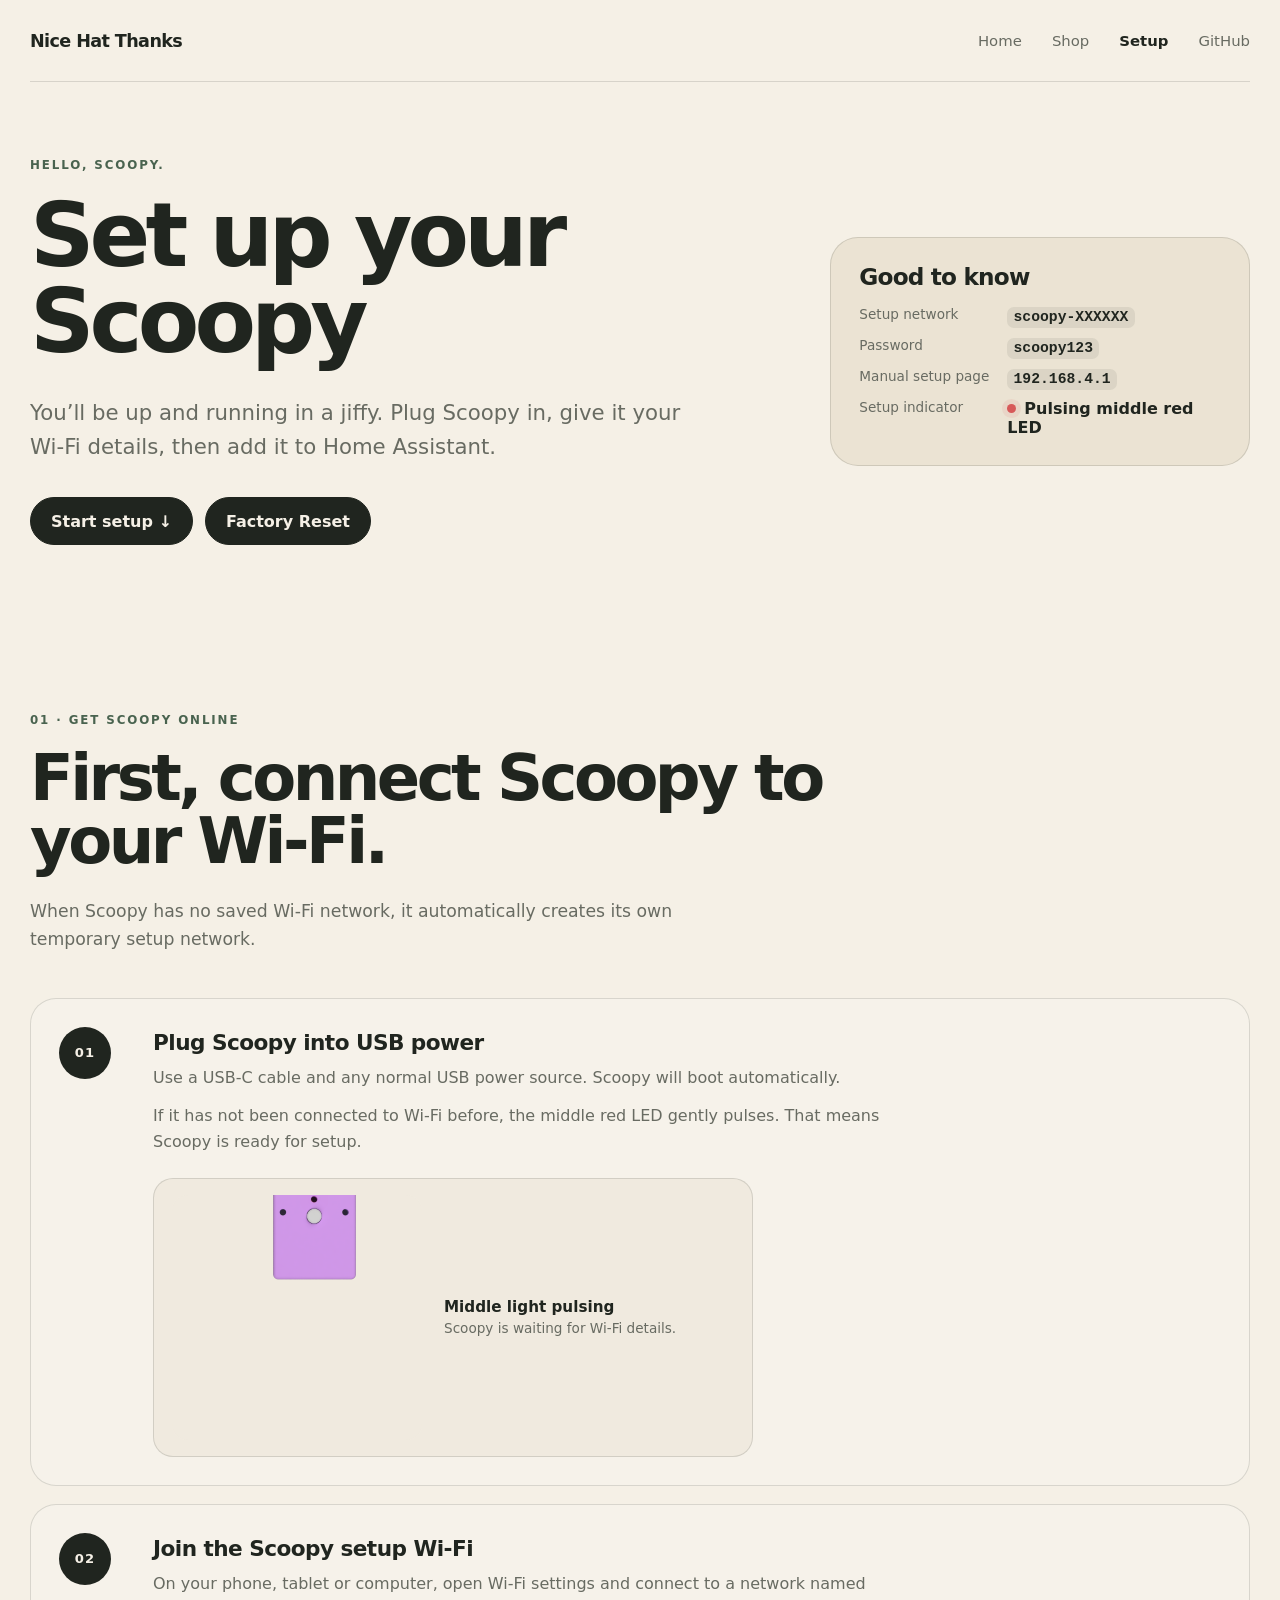
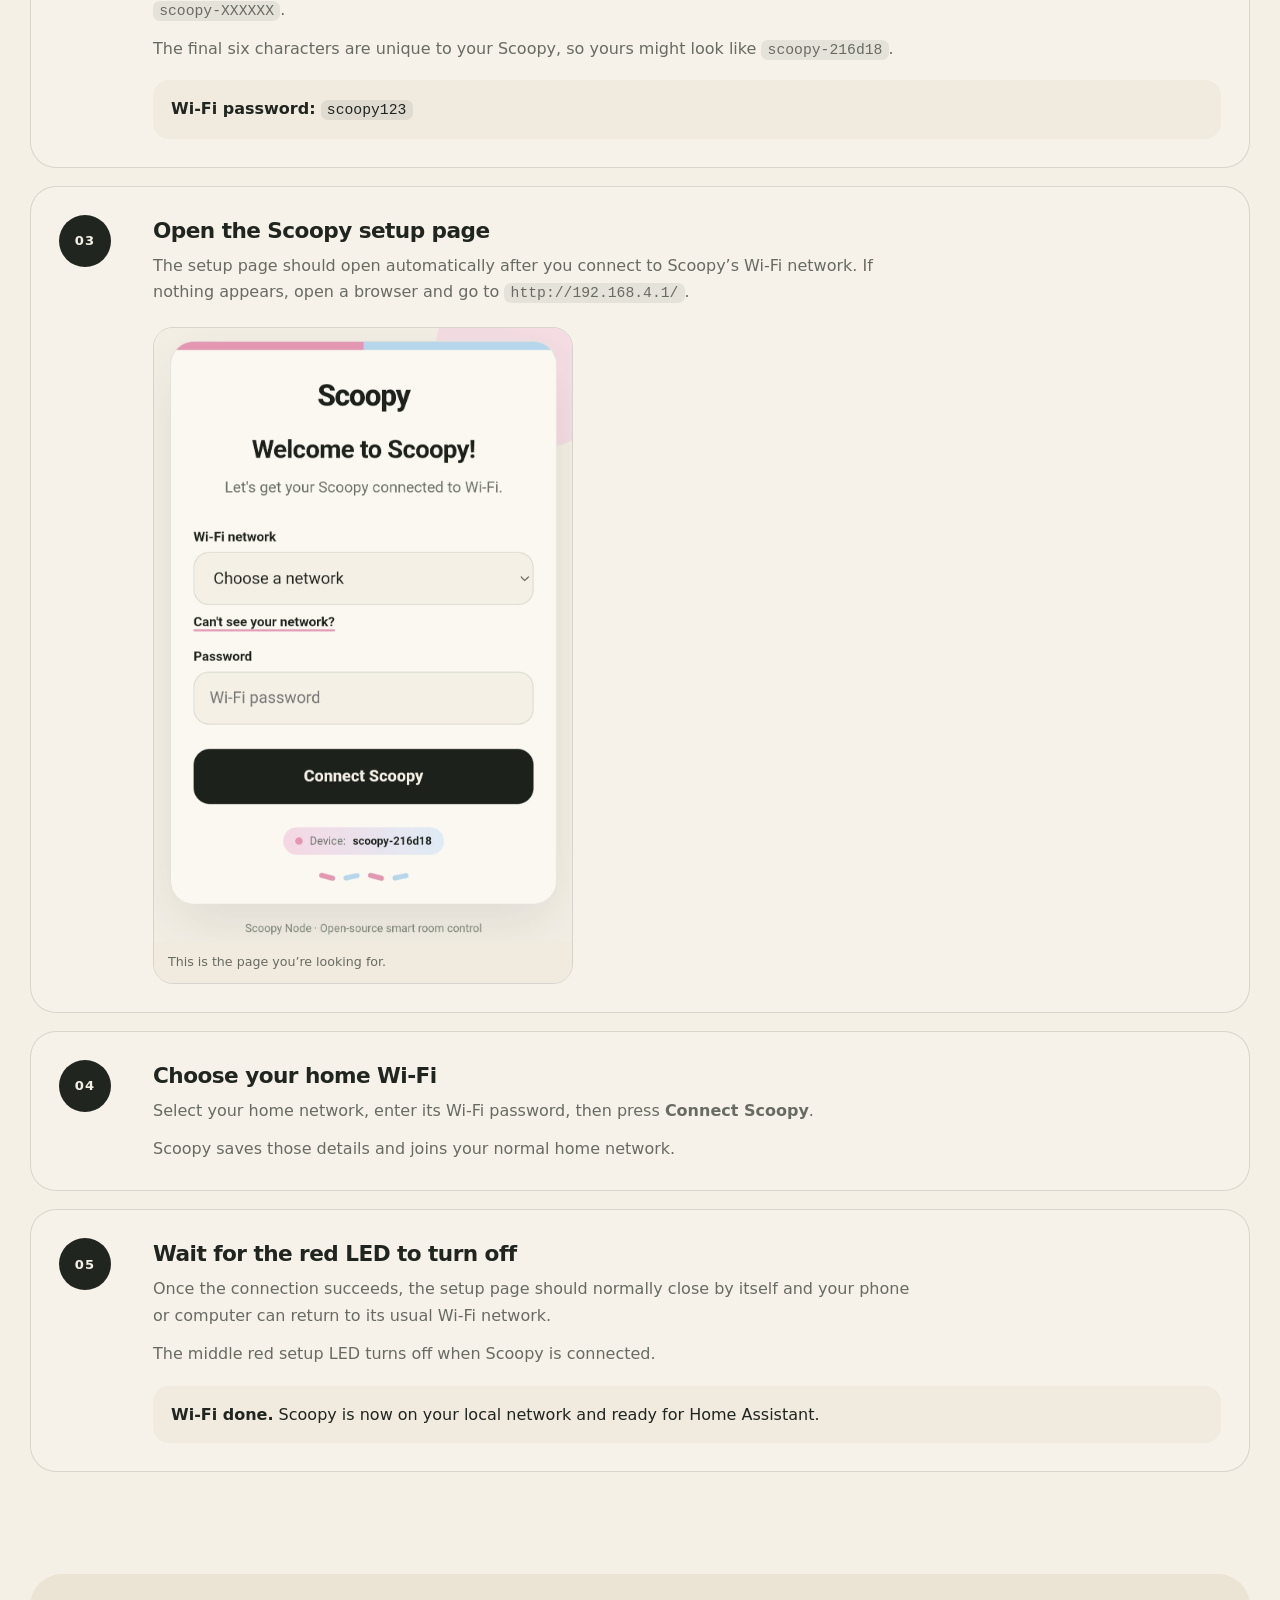
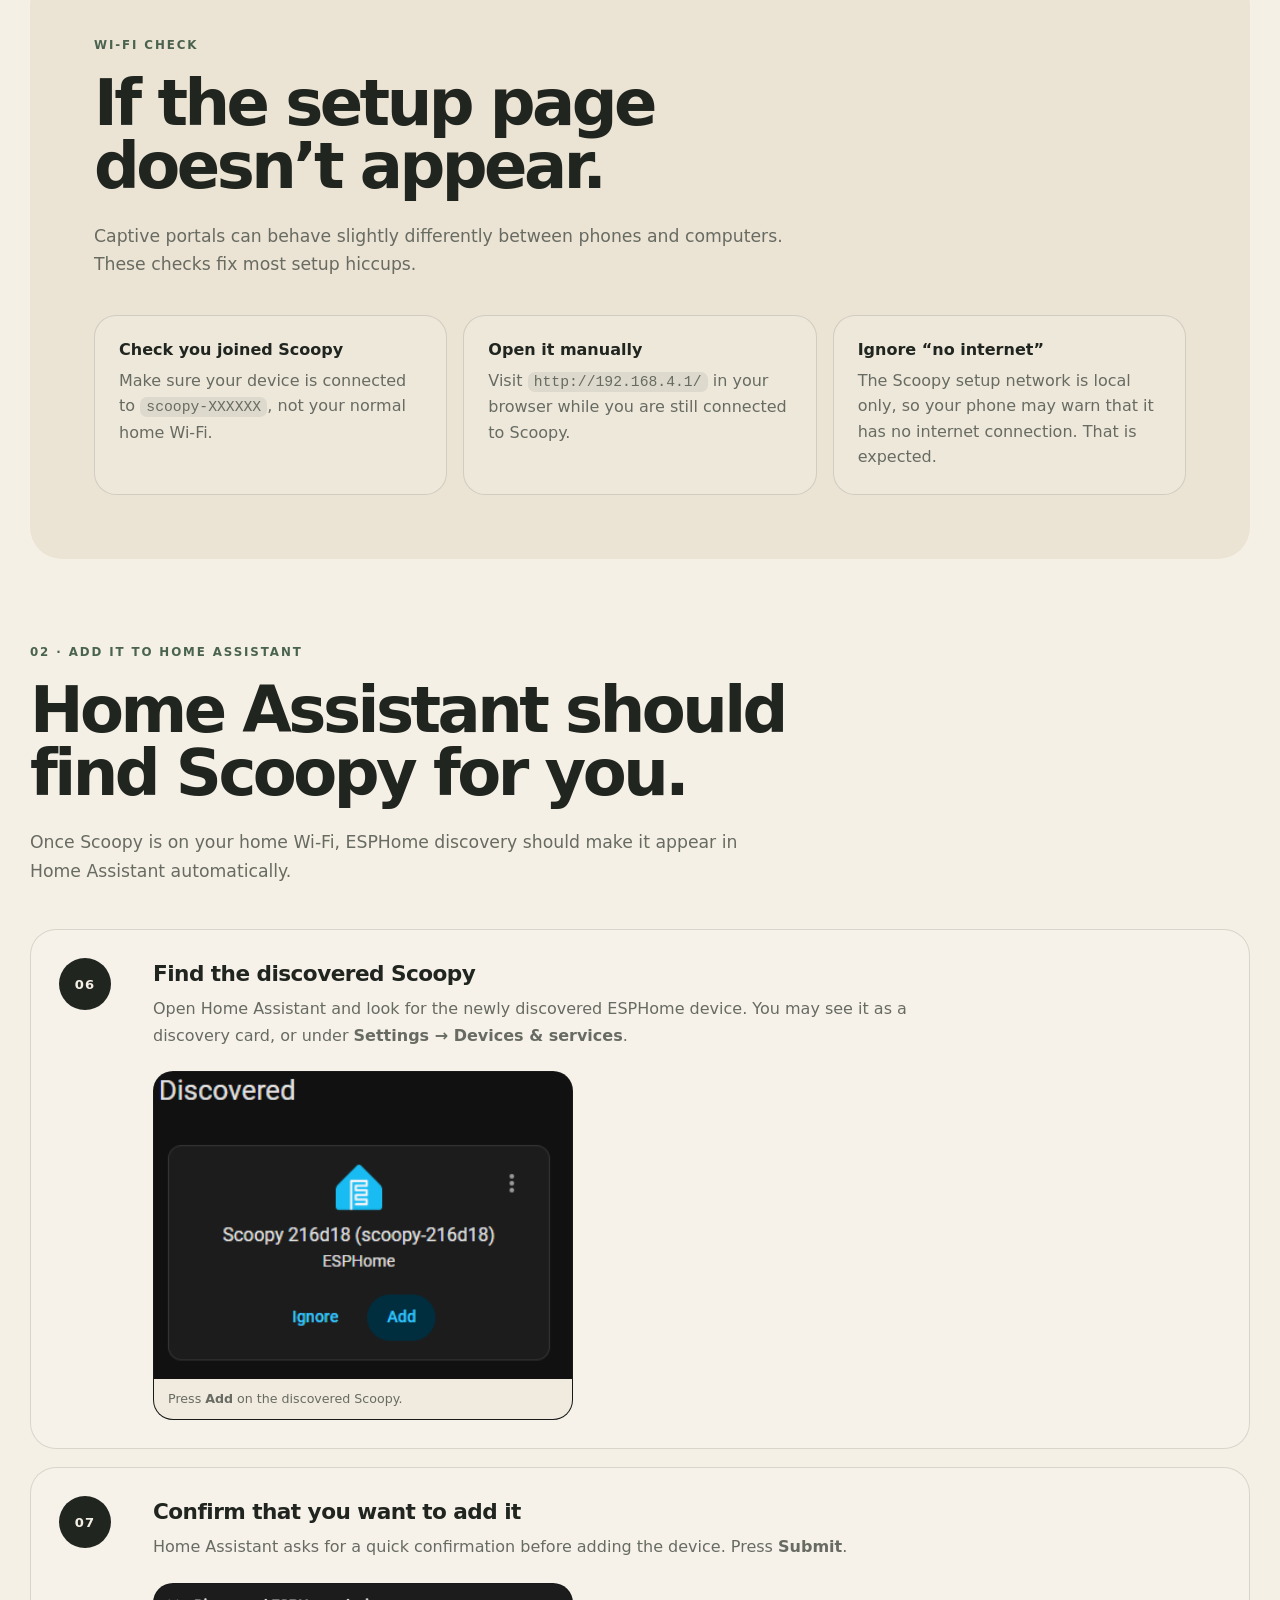
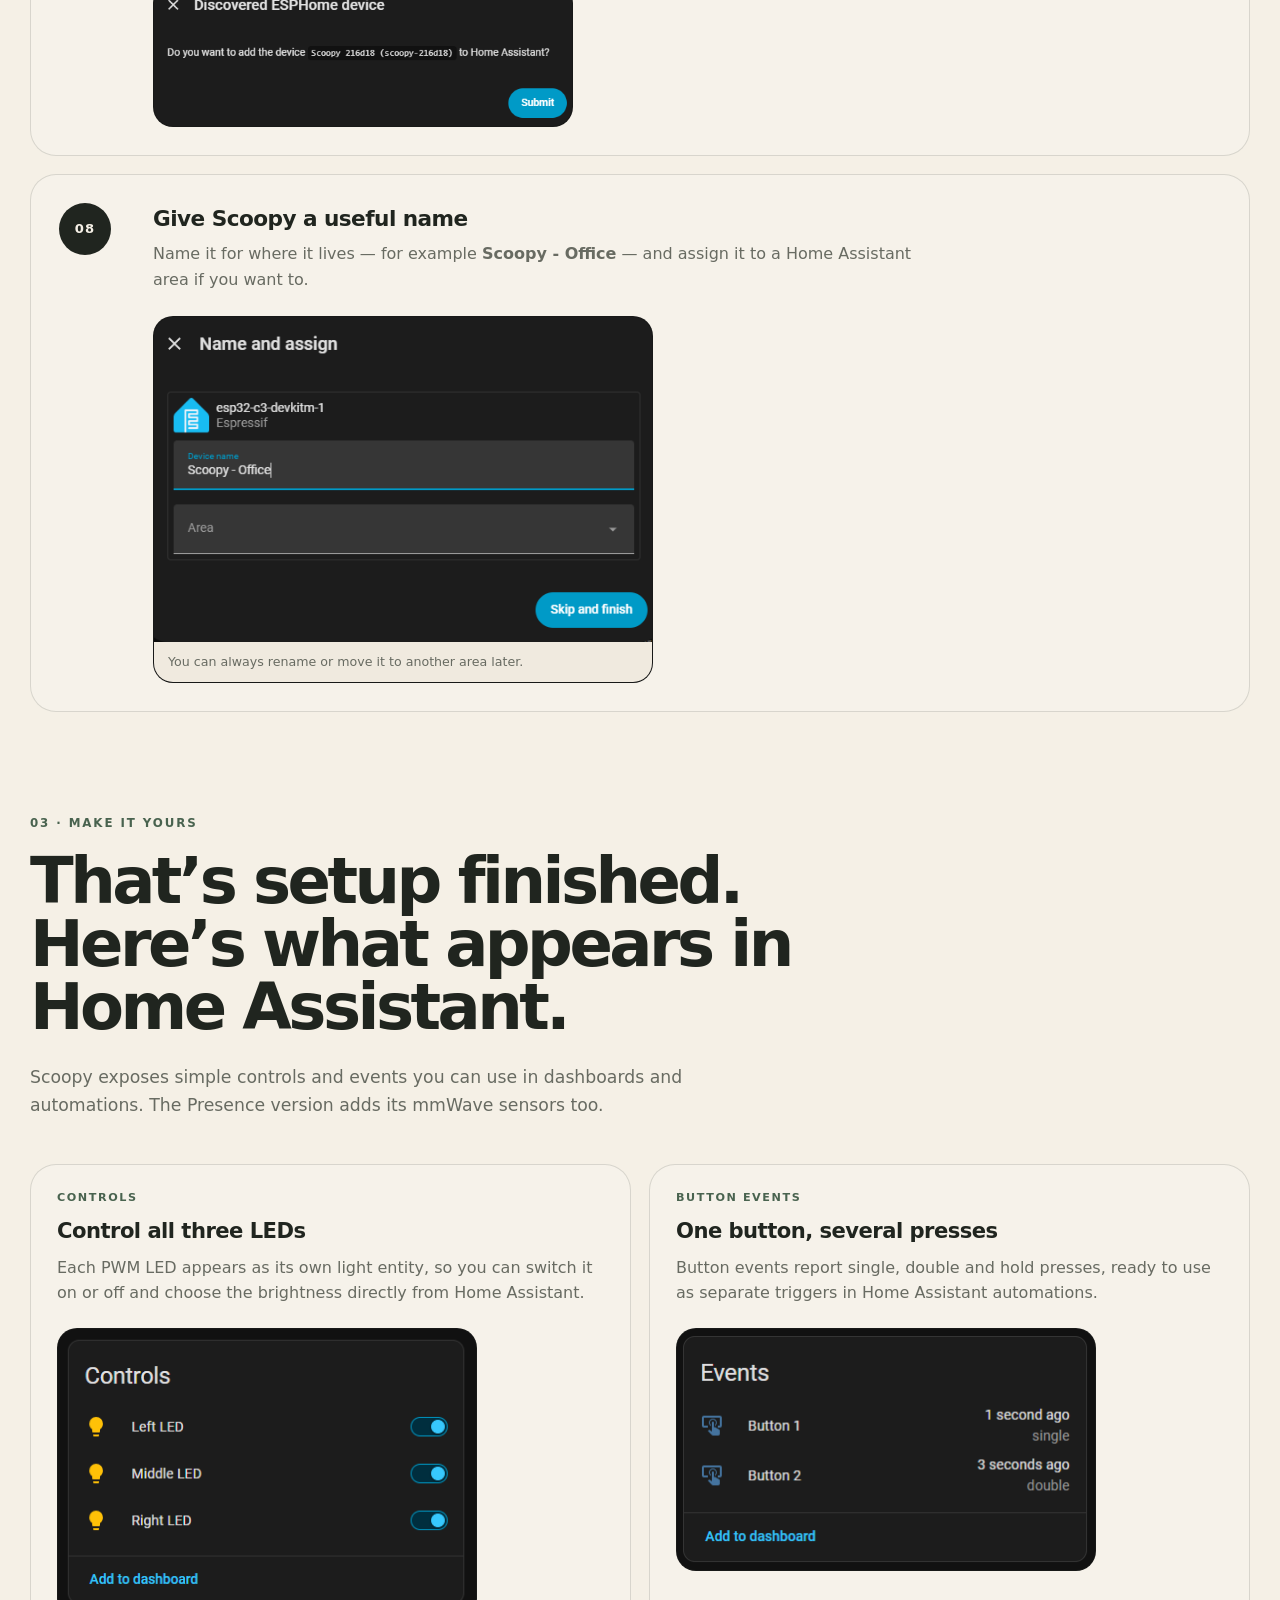
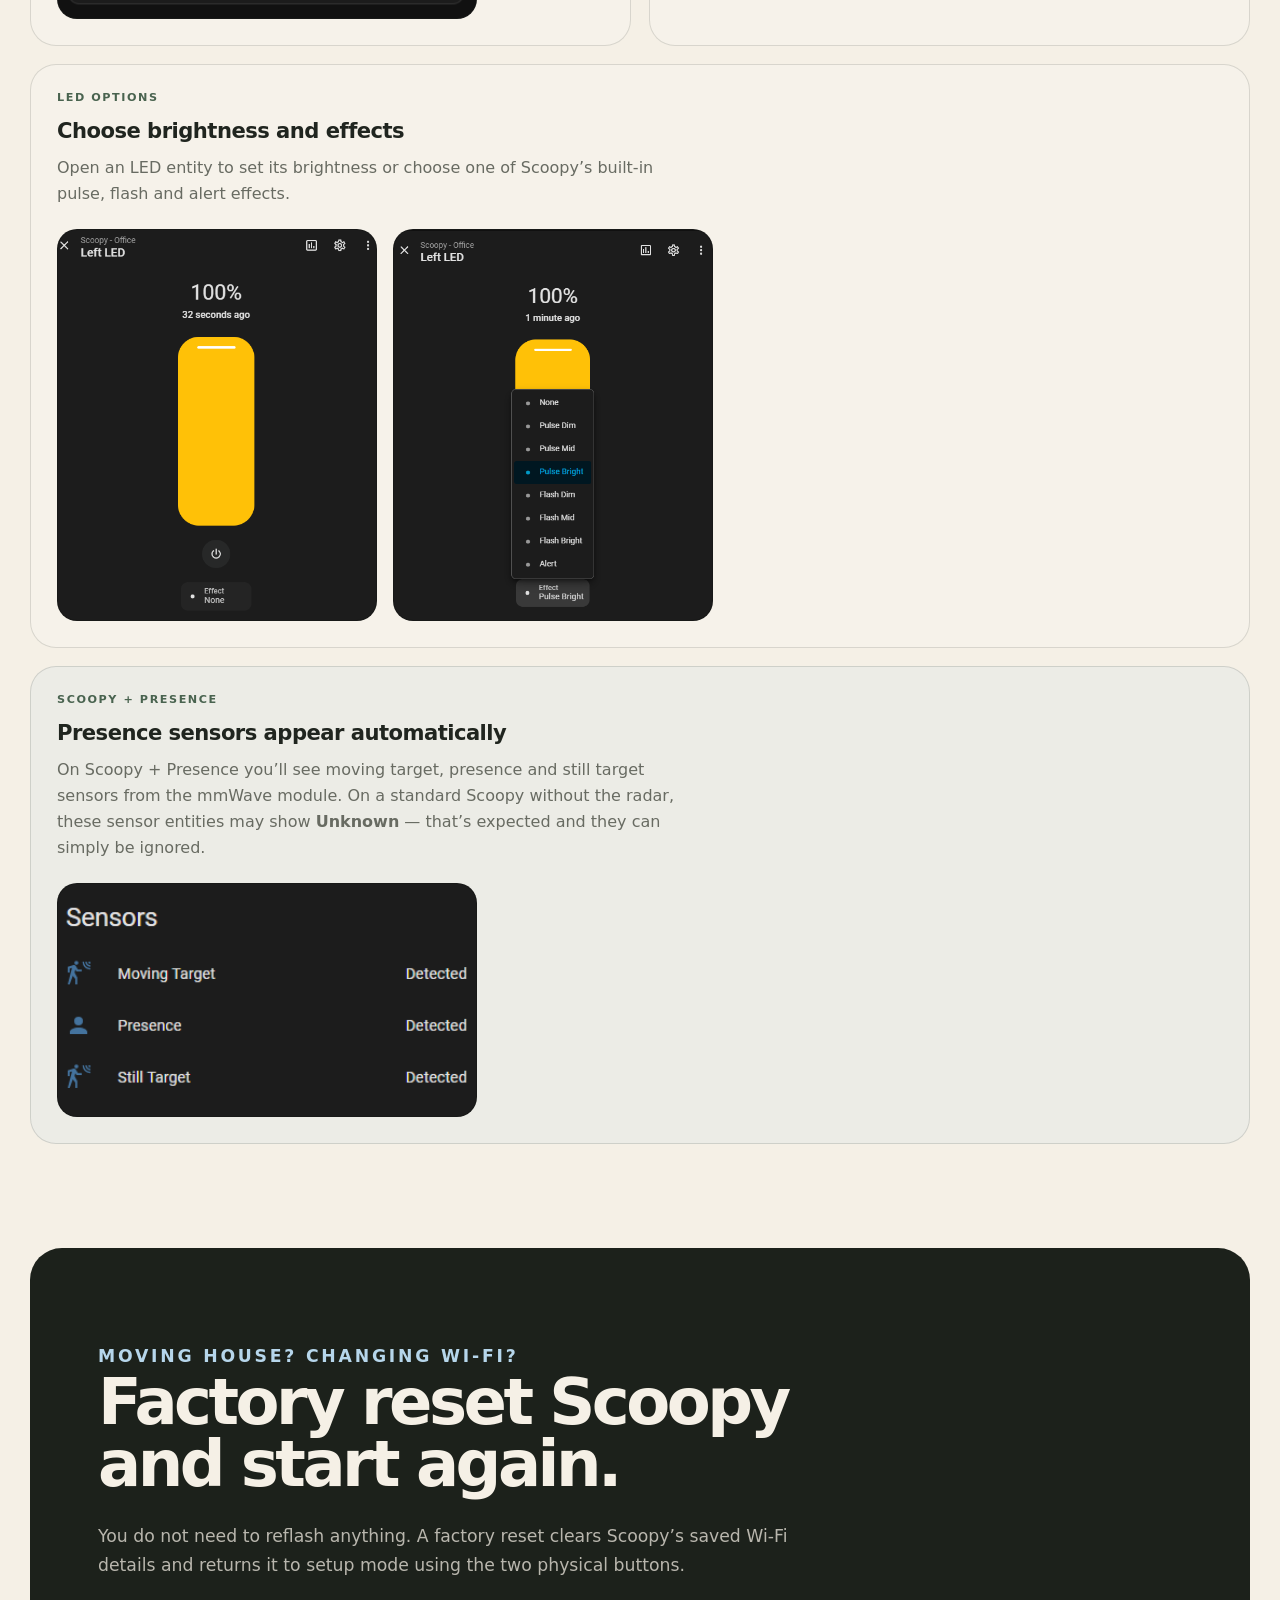
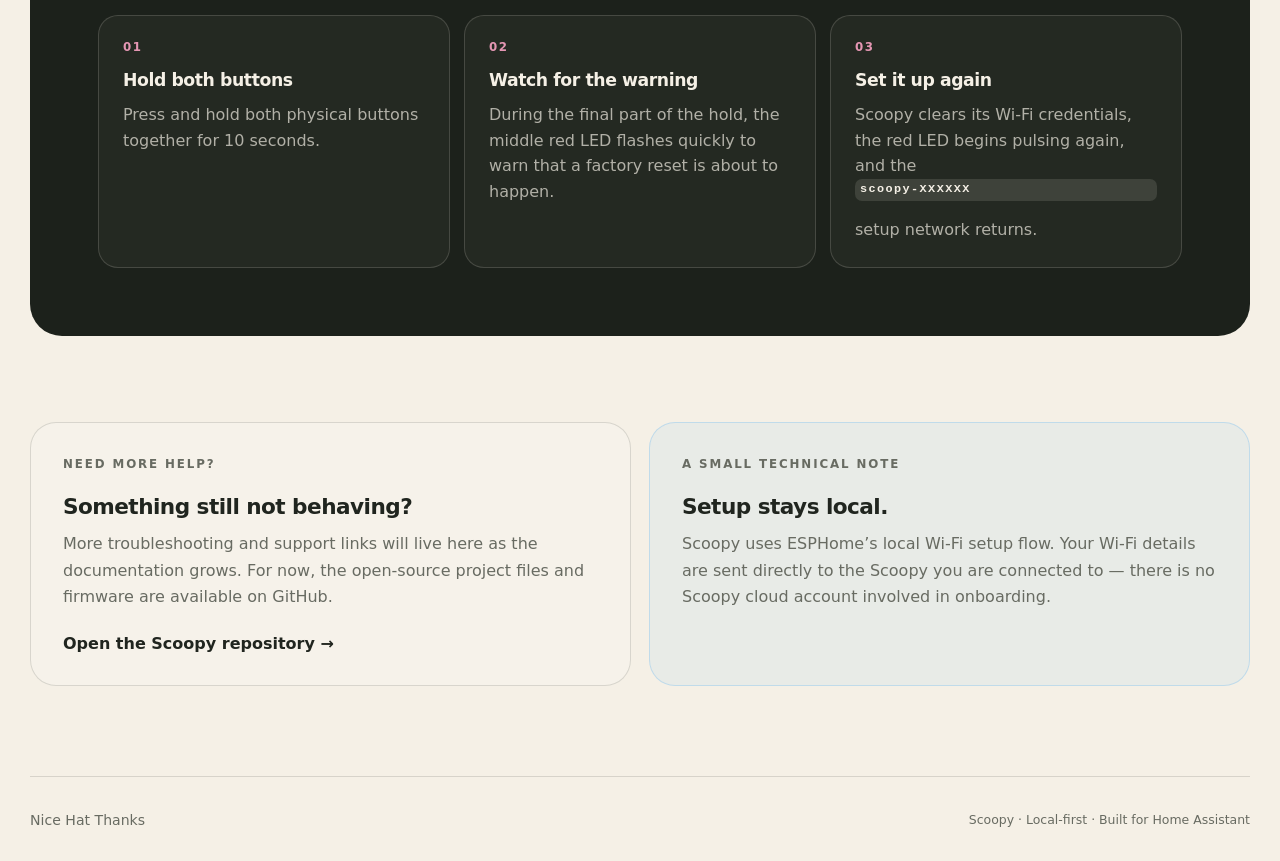
==== commit 8ce3b16b: "Refine setup copy and factory reset labels" ====
--- a/setup/index.html
+++ b/setup/index.html
@@ -6,7 +6,7 @@
   <meta name="description" content="Set up your Scoopy Node, connect it to Wi-Fi and add it to Home Assistant.">
   <title>Set up your Scoopy · Nice Hat Thanks</title>
   <link rel="stylesheet" href="../css/style.css?v=20260820-home-refresh">
-  <link rel="stylesheet" href="../css/setup.css?v=20260821-cropped-lightpipe">
+  <link rel="stylesheet" href="../css/setup.css?v=20260821-lightpipe-crop-2">
 </head>
 <body>
 <header class="site-header">
@@ -24,7 +24,7 @@
     <div class="hero-copy">
       <p class="eyebrow">HELLO, SCOOPY.</p>
       <h1>Set up your Scoopy</h1>
-      <p class="intro">You’ll be up and running in a couple of minutes. Plug Scoopy in, give it your Wi-Fi details, then add it to Home Assistant.</p>
+      <p class="intro">You’ll be up and running in a jiffy. Plug Scoopy in, give it your Wi-Fi details, then add it to Home Assistant.</p>
       <div class="actions">
         <a class="button primary" href="#start">Start setup ↓</a>
         <a class="button primary" href="#recovery">Factory Reset</a>
@@ -65,7 +65,7 @@
               <img class="scoopy-lightpipe-base" src="../images/setup/scoopy-noMidLightpipe.png" alt="">
               <img class="scoopy-lightpipe-pulse" src="../images/setup/scoopy-MidLightpipe.png" alt="">
             </div>
-            <div class="setup-led-copy"><strong>Middle light pulsing?</strong><span>Scoopy is waiting for Wi-Fi details.</span></div>
+            <div class="setup-led-copy"><strong>Middle light pulsing</strong><span>Scoopy is waiting for Wi-Fi details.</span></div>
           </div>
         </div>
       </article>
@@ -189,8 +189,8 @@
         <figure class="setup-screenshot"><img src="../images/setup/deviceInfo-Events.png" alt="Scoopy button events in Home Assistant"></figure>
       </article>
 
-      <article class="capability-card capability-wide led-options-card">
-        <div class="capability-copy"><span class="capability-kicker">LED OPTIONS</span><h3>Choose brightness and effects</h3><p>Open an LED entity to set its brightness or choose one of Scoopy’s built-in pulse, flash and alert effects.</p></div>
+      <article class="capability-card capability-wide">
+        <div class="capability-copy capability-copy-wide"><span class="capability-kicker">LED OPTIONS</span><h3>Choose brightness and effects</h3><p>Open an LED entity to set its brightness or choose one of Scoopy’s built-in pulse, flash and alert effects.</p></div>
         <div class="screenshot-pair">
           <figure class="setup-screenshot"><img src="../images/setup/deviceInfo-controls-LED-brightness.png" alt="Scoopy LED brightness control in Home Assistant"></figure>
           <figure class="setup-screenshot"><img src="../images/setup/deviceInfo-controls-LED-effects.png" alt="Scoopy LED effects menu in Home Assistant"></figure>
@@ -205,9 +205,9 @@
   </section>
 
   <section class="recovery-panel" id="recovery">
-    <p class="eyebrow">STARTING OVER?</p>
+    <p class="eyebrow">MOVING HOUSE? CHANGING WI-FI?</p>
     <h2>Factory reset Scoopy and start again.</h2>
-    <p>A factory reset clears Scoopy’s saved Wi-Fi credentials and returns it to setup mode. You do not need to reflash anything.</p>
+    <p>You do not need to reflash anything. A factory reset clears Scoopy’s saved Wi-Fi details and returns it to setup mode using the two physical buttons.</p>
 
     <div class="recovery-steps">
       <article><span>01</span><h3>Hold both buttons</h3><p>Press and hold both physical buttons together for 10 seconds.</p></article>
--- a/css/setup.css
+++ b/css/setup.css
@@ -1 +1 @@
-.setup-main{padding-bottom:90px}.setup-hero{min-height:auto;grid-template-columns:minmax(0,1fr) minmax(300px,.58fr);padding:76px 0 82px}.setup-hero h1{font-size:clamp(3.5rem,7vw,6.4rem)}.setup-quick-card{align-self:center;padding:28px;border:1px solid var(--border);border-radius:28px;background:var(--surface)}.setup-quick-card h2{font-size:1.45rem;letter-spacing:-.035em;margin-bottom:18px}.setup-quick-card dl{display:grid;grid-template-columns:auto 1fr;gap:12px 18px;margin:0}.setup-quick-card dt{color:var(--muted);font-size:.85rem}.setup-quick-card dd{margin:0;font-weight:750;word-break:break-word}.setup-quick-card code,.inline-code{padding:.14em .42em;border-radius:7px;background:rgba(32,37,31,.08);font-family:ui-monospace,SFMono-Regular,Menlo,Consolas,monospace;font-size:.92em}.status-led{width:9px;height:9px;display:inline-block;margin-right:8px;border-radius:50%;background:#d75959;box-shadow:0 0 0 5px rgba(215,89,89,.10);vertical-align:1px;animation:setupPulse 1.8s ease-in-out infinite}.setup-section,.capabilities-section{padding:86px 0 18px}.setup-heading{max-width:820px;margin-bottom:44px}.setup-heading>p:not(.eyebrow){max-width:720px;margin:24px 0 0;color:var(--muted);font-size:1.08rem;line-height:1.65}.setup-flow{display:grid;gap:18px}.setup-step{display:grid;grid-template-columns:72px minmax(0,1fr);gap:22px;padding:28px;border:1px solid var(--border);border-radius:26px;background:rgba(255,255,255,.16)}.step-number{width:52px;height:52px;display:grid;place-items:center;border-radius:50%;background:var(--text);color:var(--background);font-size:.82rem;font-weight:800;letter-spacing:.08em}.step-content{min-width:0}.step-content h3{margin:3px 0 10px;font-size:1.35rem}.step-content p{max-width:760px;margin-bottom:0;color:var(--muted);line-height:1.65}.step-content p+p{margin-top:12px}.setup-callout{margin-top:18px;padding:16px 18px;border-radius:16px;background:var(--surface-soft);line-height:1.6}.setup-callout strong{color:var(--text)}.setup-led-demo{max-width:660px;display:flex;align-items:center;gap:24px;margin-top:22px;padding:18px 20px;border:1px solid var(--border);border-radius:20px;background:var(--surface-soft)}.setup-led-copy{display:flex;flex-direction:column;gap:4px}.setup-led-copy strong{font-size:.95rem}.setup-led-copy span{color:var(--muted);font-size:.85rem}.scoopy-lightpipe-demo{position:relative;width:280px;max-width:48%;flex:0 0 auto}.scoopy-lightpipe-demo img{display:block;width:100%;height:auto}.scoopy-lightpipe-pulse{position:absolute;inset:0;animation:lightpipePulse 1.8s ease-in-out infinite;pointer-events:none}.setup-screenshot{width:min(760px,100%);margin:22px 0 0;overflow:hidden;border:1px solid var(--border);border-radius:20px;background:#171717}.setup-screenshot img{width:100%;height:auto;display:block}.setup-screenshot figcaption{padding:11px 14px;background:var(--surface-soft);color:var(--muted);font-size:.79rem;line-height:1.45}.portal-shot{max-width:420px;background:transparent}.compact-shot{max-width:420px}.wide-shot{max-width:500px}.connection-panel{margin-top:84px;padding:clamp(36px,6vw,64px);border-radius:32px;background:var(--surface)}.connection-panel .setup-heading{margin-bottom:36px}.mini-grid{display:grid;grid-template-columns:repeat(3,minmax(0,1fr));gap:16px}.mini-card{padding:24px;border:1px solid var(--border);border-radius:22px;background:rgba(255,255,255,.18)}.mini-card strong{display:block;margin-bottom:9px;font-size:1rem}.mini-card p{margin:0;color:var(--muted);line-height:1.6}.capabilities-grid{display:grid;grid-template-columns:repeat(2,minmax(0,1fr));gap:18px}.capability-card{padding:26px;border:1px solid var(--border);border-radius:26px;background:rgba(255,255,255,.16);overflow:hidden}.capability-copy{max-width:640px}.capability-kicker{display:block;margin-bottom:14px;color:var(--accent);font-size:.7rem;font-weight:800;letter-spacing:.14em}.capability-card h3{font-size:1.32rem}.capability-card p{margin:0;color:var(--muted);line-height:1.62}.capability-card .setup-screenshot{width:100%;max-width:420px;margin-top:22px}.capability-wide{grid-column:1/-1}.screenshot-pair{display:grid;grid-template-columns:repeat(2,minmax(0,280px));gap:14px;align-items:start;max-width:574px}.screenshot-pair .setup-screenshot{max-width:280px}.sensor-shot{max-width:420px}.presence-card{background:rgba(182,214,235,.14)}.recovery-panel{margin-top:86px;padding:clamp(38px,6vw,68px);border-radius:32px;background:var(--render-background);color:var(--background)}.recovery-panel .eyebrow{color:#b6d6eb}.recovery-panel h2{max-width:800px;color:var(--background)}.recovery-panel>p{max-width:740px;margin:26px 0 0;color:rgba(245,240,230,.72);font-size:1.08rem;line-height:1.65}.recovery-steps{display:grid;grid-template-columns:repeat(3,minmax(0,1fr));gap:14px;margin-top:36px}.recovery-steps article{padding:24px;border:1px solid rgba(245,240,230,.16);border-radius:20px;background:rgba(245,240,230,.04)}.recovery-steps span{display:block;margin-bottom:16px;color:#e496b3;font-size:.74rem;font-weight:800;letter-spacing:.12em}.recovery-steps h3{color:var(--background)}.recovery-steps p{margin:0;color:rgba(245,240,230,.68);line-height:1.6}.recovery-panel .inline-code{background:rgba(245,240,230,.12);color:var(--background)}.help-grid{display:grid;grid-template-columns:1fr 1fr;gap:18px;margin-top:86px}.help-card{padding:32px;border:1px solid var(--border);border-radius:26px;background:rgba(255,255,255,.16)}.help-card h3{font-size:1.35rem}.help-card p{color:var(--muted);line-height:1.65}.help-card .text-link{margin-top:8px;color:var(--text)}.technical-note{border-color:rgba(182,214,235,.8);background:rgba(182,214,235,.2)}.setup-footer-note{font-size:.78rem}.setup-nav a[aria-current="page"]{color:var(--text);font-weight:750}@keyframes setupPulse{0%,100%{opacity:.28;transform:scale(.88)}50%{opacity:1;transform:scale(1.08)}}@keyframes lightpipePulse{0%,100%{opacity:.12;filter:drop-shadow(0 0 0 rgba(215,89,89,0))}50%{opacity:1;filter:drop-shadow(0 0 8px rgba(215,89,89,.5))}}@media(prefers-reduced-motion:reduce){.status-led,.scoopy-lightpipe-pulse{animation:none}.scoopy-lightpipe-pulse{opacity:1}}@media(max-width:980px){.setup-hero{grid-template-columns:1fr}.setup-quick-card{width:min(600px,100%)}.mini-grid,.recovery-steps{grid-template-columns:1fr}.help-grid{grid-template-columns:1fr}.capabilities-grid{grid-template-columns:1fr}.capability-wide{grid-column:auto}}@media(max-width:640px){.setup-hero{padding:64px 0 58px}.setup-hero h1{font-size:clamp(3rem,16vw,4.7rem)}.setup-section,.capabilities-section{padding-top:68px}.setup-step{grid-template-columns:1fr;padding:24px}.step-number{width:44px;height:44px}.setup-led-demo{align-items:flex-start;flex-direction:column}.scoopy-lightpipe-demo{width:min(320px,100%);max-width:100%}.screenshot-pair{grid-template-columns:1fr;max-width:100%}.screenshot-pair .setup-screenshot{max-width:100%}.connection-panel,.recovery-panel{border-radius:26px}.setup-quick-card{padding:23px;border-radius:24px}.setup-quick-card dl{grid-template-columns:1fr;gap:5px}.setup-quick-card dd{margin-bottom:9px}.setup-footer-note{max-width:240px}.capability-card{padding:22px}.setup-screenshot{max-width:100%;border-radius:16px}}+.setup-main{padding-bottom:90px}.setup-hero{min-height:auto;grid-template-columns:minmax(0,1fr) minmax(300px,.58fr);padding:76px 0 82px}.setup-hero h1{font-size:clamp(3.5rem,7vw,6.4rem)}.setup-quick-card{align-self:center;padding:28px;border:1px solid var(--border);border-radius:28px;background:var(--surface)}.setup-quick-card h2{font-size:1.45rem;letter-spacing:-.035em;margin-bottom:18px}.setup-quick-card dl{display:grid;grid-template-columns:auto 1fr;gap:12px 18px;margin:0}.setup-quick-card dt{color:var(--muted);font-size:.85rem}.setup-quick-card dd{margin:0;font-weight:750;word-break:break-word}.setup-quick-card code,.inline-code{padding:.14em .42em;border-radius:7px;background:rgba(32,37,31,.08);font-family:ui-monospace,SFMono-Regular,Menlo,Consolas,monospace;font-size:.92em}.status-led{width:9px;height:9px;display:inline-block;margin-right:8px;border-radius:50%;background:#d75959;box-shadow:0 0 0 5px rgba(215,89,89,.10);vertical-align:1px;animation:setupPulse 1.8s ease-in-out infinite}.setup-section,.capabilities-section{padding:86px 0 18px}.setup-heading{max-width:820px;margin-bottom:44px}.setup-heading>p:not(.eyebrow){max-width:720px;margin:24px 0 0;color:var(--muted);font-size:1.08rem;line-height:1.65}.setup-flow{display:grid;gap:18px}.setup-step{display:grid;grid-template-columns:72px minmax(0,1fr);gap:22px;padding:28px;border:1px solid var(--border);border-radius:26px;background:rgba(255,255,255,.16)}.step-number{width:52px;height:52px;display:grid;place-items:center;border-radius:50%;background:var(--text);color:var(--background);font-size:.82rem;font-weight:800;letter-spacing:.08em}.step-content{min-width:0}.step-content h3{margin:3px 0 10px;font-size:1.35rem}.step-content p{max-width:760px;margin-bottom:0;color:var(--muted);line-height:1.65}.step-content p+p{margin-top:12px}.setup-callout{margin-top:18px;padding:16px 18px;border-radius:16px;background:var(--surface-soft);line-height:1.6}.setup-callout strong{color:var(--text)}.setup-led-demo{max-width:600px;display:flex;align-items:center;gap:22px;margin-top:22px;padding:16px 18px;border:1px solid var(--border);border-radius:20px;background:var(--surface-soft)}.setup-led-copy{display:flex;flex-direction:column;gap:4px;flex:1}.setup-led-copy strong{font-size:.95rem}.setup-led-copy span{color:var(--muted);font-size:.85rem}.scoopy-lightpipe-demo{position:relative;width:250px;height:245px;overflow:hidden;flex:0 0 250px;border-radius:16px;background:var(--surface-soft)}.scoopy-lightpipe-demo img{position:absolute;left:0;top:-92px;display:block;width:250px;height:auto}.scoopy-lightpipe-pulse{animation:lightpipePulse 1.55s ease-in-out infinite;pointer-events:none;filter:sepia(1) saturate(8) hue-rotate(315deg) brightness(1.15) drop-shadow(0 0 7px rgba(210,45,45,.7))}.setup-screenshot{width:min(760px,100%);margin:22px 0 0;overflow:hidden;border:1px solid var(--border);border-radius:20px;background:#171717}.setup-screenshot img{width:100%;height:auto;display:block}.setup-screenshot figcaption{padding:11px 14px;background:var(--surface-soft);color:var(--muted);font-size:.79rem;line-height:1.45}.portal-shot{max-width:420px;background:transparent}.compact-shot{max-width:420px}.wide-shot{max-width:500px}.connection-panel{margin-top:84px;padding:clamp(36px,6vw,64px);border-radius:32px;background:var(--surface)}.connection-panel .setup-heading{margin-bottom:36px}.mini-grid{display:grid;grid-template-columns:repeat(3,minmax(0,1fr));gap:16px}.mini-card{padding:24px;border:1px solid var(--border);border-radius:22px;background:rgba(255,255,255,.18)}.mini-card strong{display:block;margin-bottom:9px;font-size:1rem}.mini-card p{margin:0;color:var(--muted);line-height:1.6}.capabilities-grid{display:grid;grid-template-columns:repeat(2,minmax(0,1fr));gap:18px}.capability-card{padding:26px;border:1px solid var(--border);border-radius:26px;background:rgba(255,255,255,.16);overflow:hidden}.capability-copy{max-width:640px}.capability-kicker{display:block;margin-bottom:14px;color:var(--accent);font-size:.7rem;font-weight:800;letter-spacing:.14em}.capability-card h3{font-size:1.32rem}.capability-card p{margin:0;color:var(--muted);line-height:1.62}.capability-card .setup-screenshot{width:100%;max-width:420px;margin-top:22px}.capability-wide{grid-column:1/-1}.led-options-card .capability-copy{max-width:none}.led-options-card .capability-copy p{white-space:nowrap}.screenshot-pair{display:grid;grid-template-columns:repeat(2,320px);gap:16px;align-items:start;max-width:656px}.screenshot-pair .setup-screenshot{width:320px;max-width:320px;height:392px}.screenshot-pair .setup-screenshot img{width:100%;height:100%;object-fit:cover;object-position:top}.sensor-shot{max-width:420px}.presence-card{background:rgba(182,214,235,.14)}.recovery-panel{margin-top:86px;padding:clamp(38px,6vw,68px);border-radius:32px;background:var(--render-background);color:var(--background)}.recovery-panel .eyebrow{color:#b6d6eb}.recovery-panel h2{max-width:800px;color:var(--background)}.recovery-panel>p{max-width:740px;margin:26px 0 0;color:rgba(245,240,230,.72);font-size:1.08rem;line-height:1.65}.recovery-steps{display:grid;grid-template-columns:repeat(3,minmax(0,1fr));gap:14px;margin-top:36px}.recovery-steps article{padding:24px;border:1px solid rgba(245,240,230,.16);border-radius:20px;background:rgba(245,240,230,.04)}.recovery-steps span{display:block;margin-bottom:16px;color:#e496b3;font-size:.74rem;font-weight:800;letter-spacing:.12em}.recovery-steps h3{color:var(--background)}.recovery-steps p{margin:0;color:rgba(245,240,230,.68);line-height:1.6}.recovery-panel .inline-code{background:rgba(245,240,230,.12);color:var(--background)}.help-grid{display:grid;grid-template-columns:1fr 1fr;gap:18px;margin-top:86px}.help-card{padding:32px;border:1px solid var(--border);border-radius:26px;background:rgba(255,255,255,.16)}.help-card h3{font-size:1.35rem}.help-card p{color:var(--muted);line-height:1.65}.help-card .text-link{margin-top:8px;color:var(--text)}.technical-note{border-color:rgba(182,214,235,.8);background:rgba(182,214,235,.2)}.setup-footer-note{font-size:.78rem}.setup-nav a[aria-current="page"]{color:var(--text);font-weight:750}@keyframes setupPulse{0%,100%{opacity:.28;transform:scale(.88)}50%{opacity:1;transform:scale(1.08)}}@keyframes lightpipePulse{0%,100%{opacity:.03}50%{opacity:1}}@media(prefers-reduced-motion:reduce){.status-led,.scoopy-lightpipe-pulse{animation:none}.scoopy-lightpipe-pulse{opacity:1}}@media(max-width:980px){.setup-hero{grid-template-columns:1fr}.setup-quick-card{width:min(600px,100%)}.mini-grid,.recovery-steps{grid-template-columns:1fr}.help-grid{grid-template-columns:1fr}.capabilities-grid{grid-template-columns:1fr}.capability-wide{grid-column:auto}.led-options-card .capability-copy p{white-space:normal}}@media(max-width:640px){.setup-hero{padding:64px 0 58px}.setup-hero h1{font-size:clamp(3rem,16vw,4.7rem)}.setup-section,.capabilities-section{padding-top:68px}.setup-step{grid-template-columns:1fr;padding:24px}.step-number{width:44px;height:44px}.setup-led-demo{align-items:flex-start;flex-direction:column}.scoopy-lightpipe-demo{width:230px;height:225px;flex-basis:230px}.scoopy-lightpipe-demo img{width:230px;top:-84px}.screenshot-pair{grid-template-columns:1fr;max-width:100%}.screenshot-pair .setup-screenshot{width:min(320px,100%);max-width:100%;height:auto;aspect-ratio:320/392}.connection-panel,.recovery-panel{border-radius:26px}.setup-quick-card{padding:23px;border-radius:24px}.setup-quick-card dl{grid-template-columns:1fr;gap:5px}.setup-quick-card dd{margin-bottom:9px}.setup-footer-note{max-width:240px}.capability-card{padding:22px}.setup-screenshot{max-width:100%;border-radius:16px}}
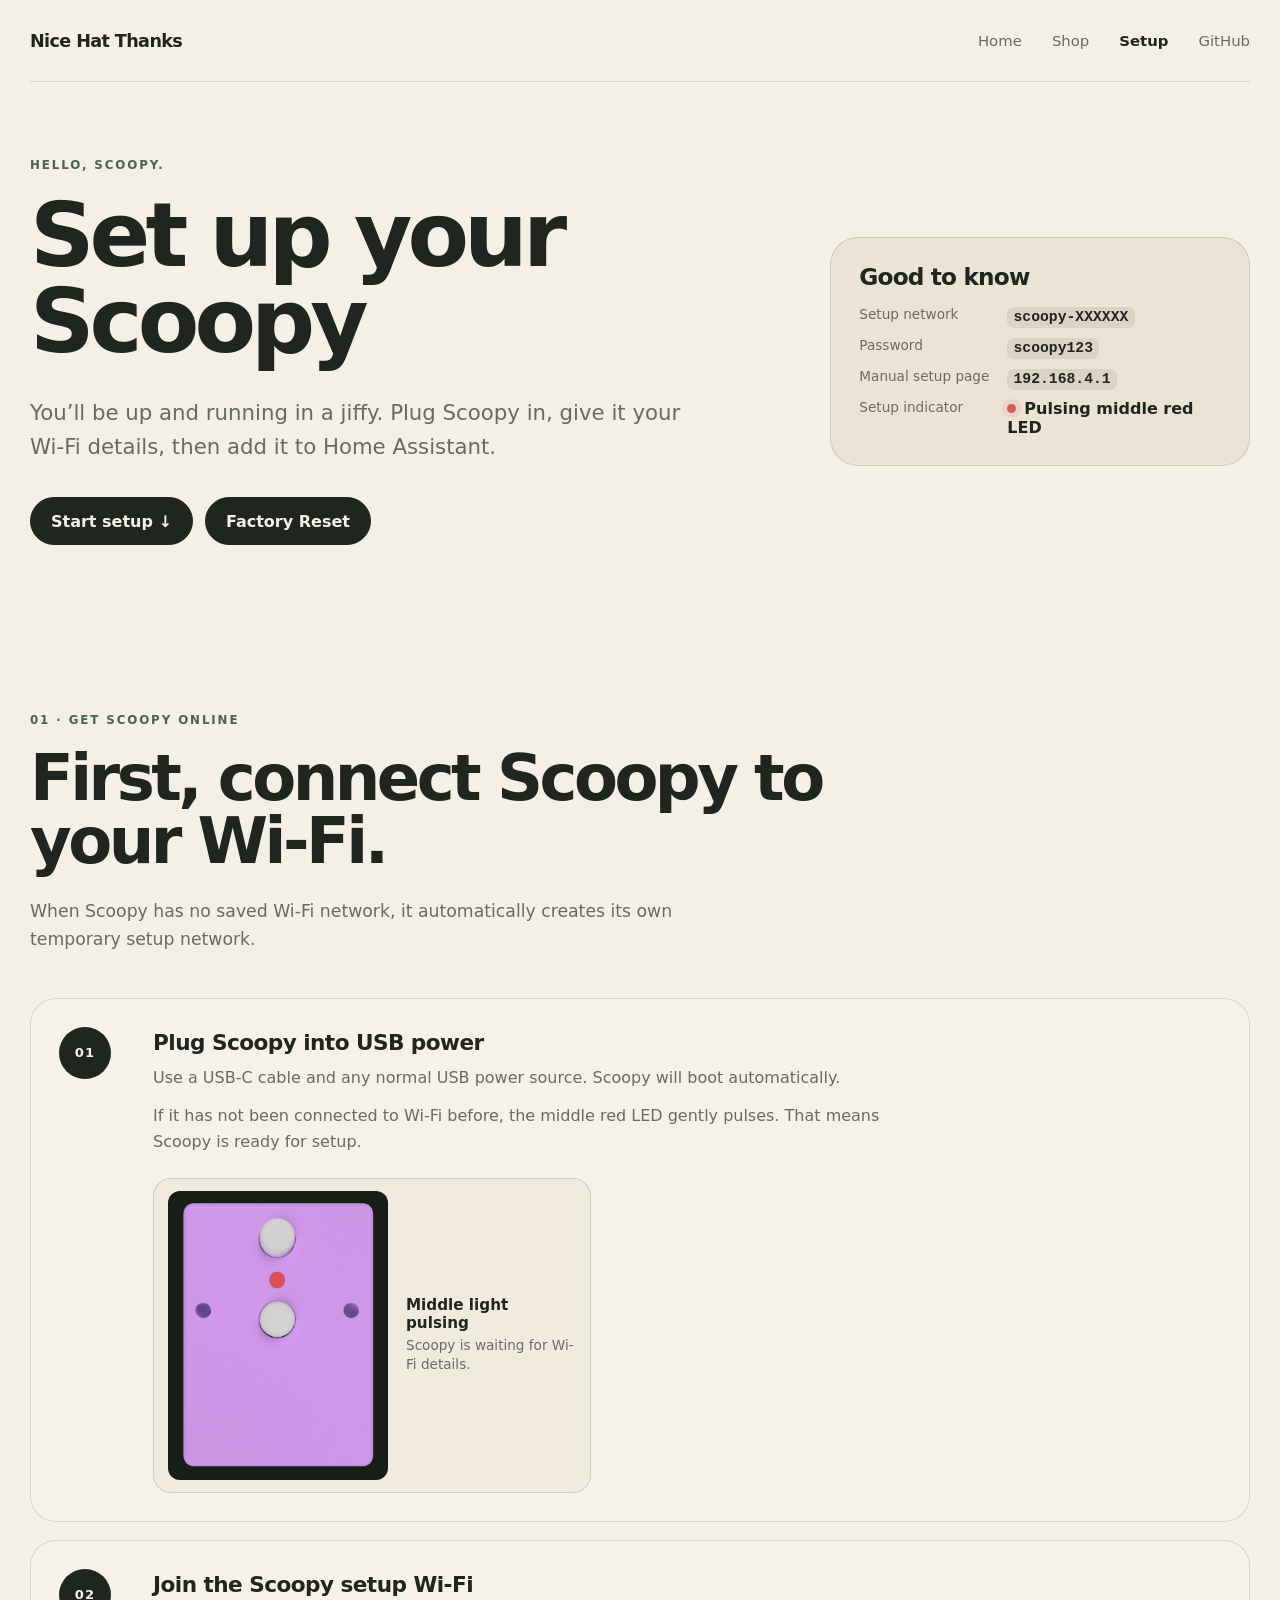
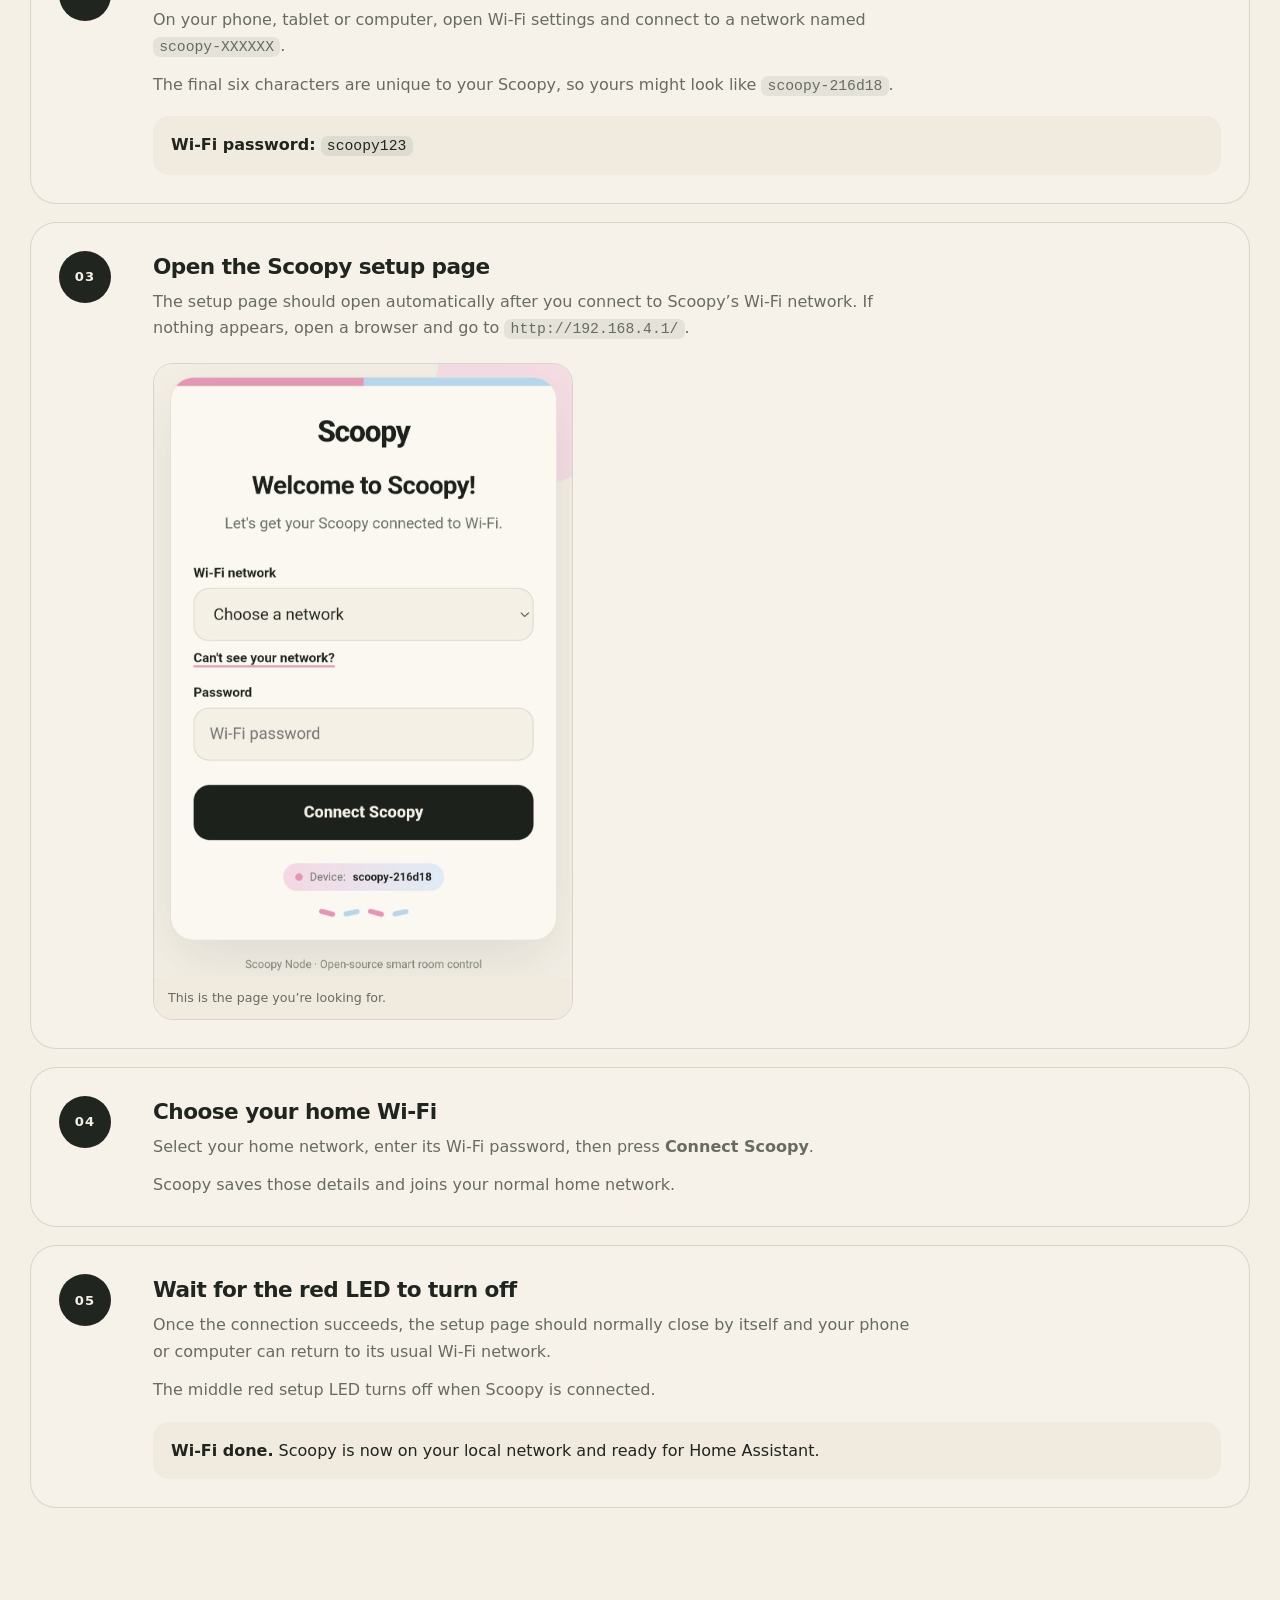
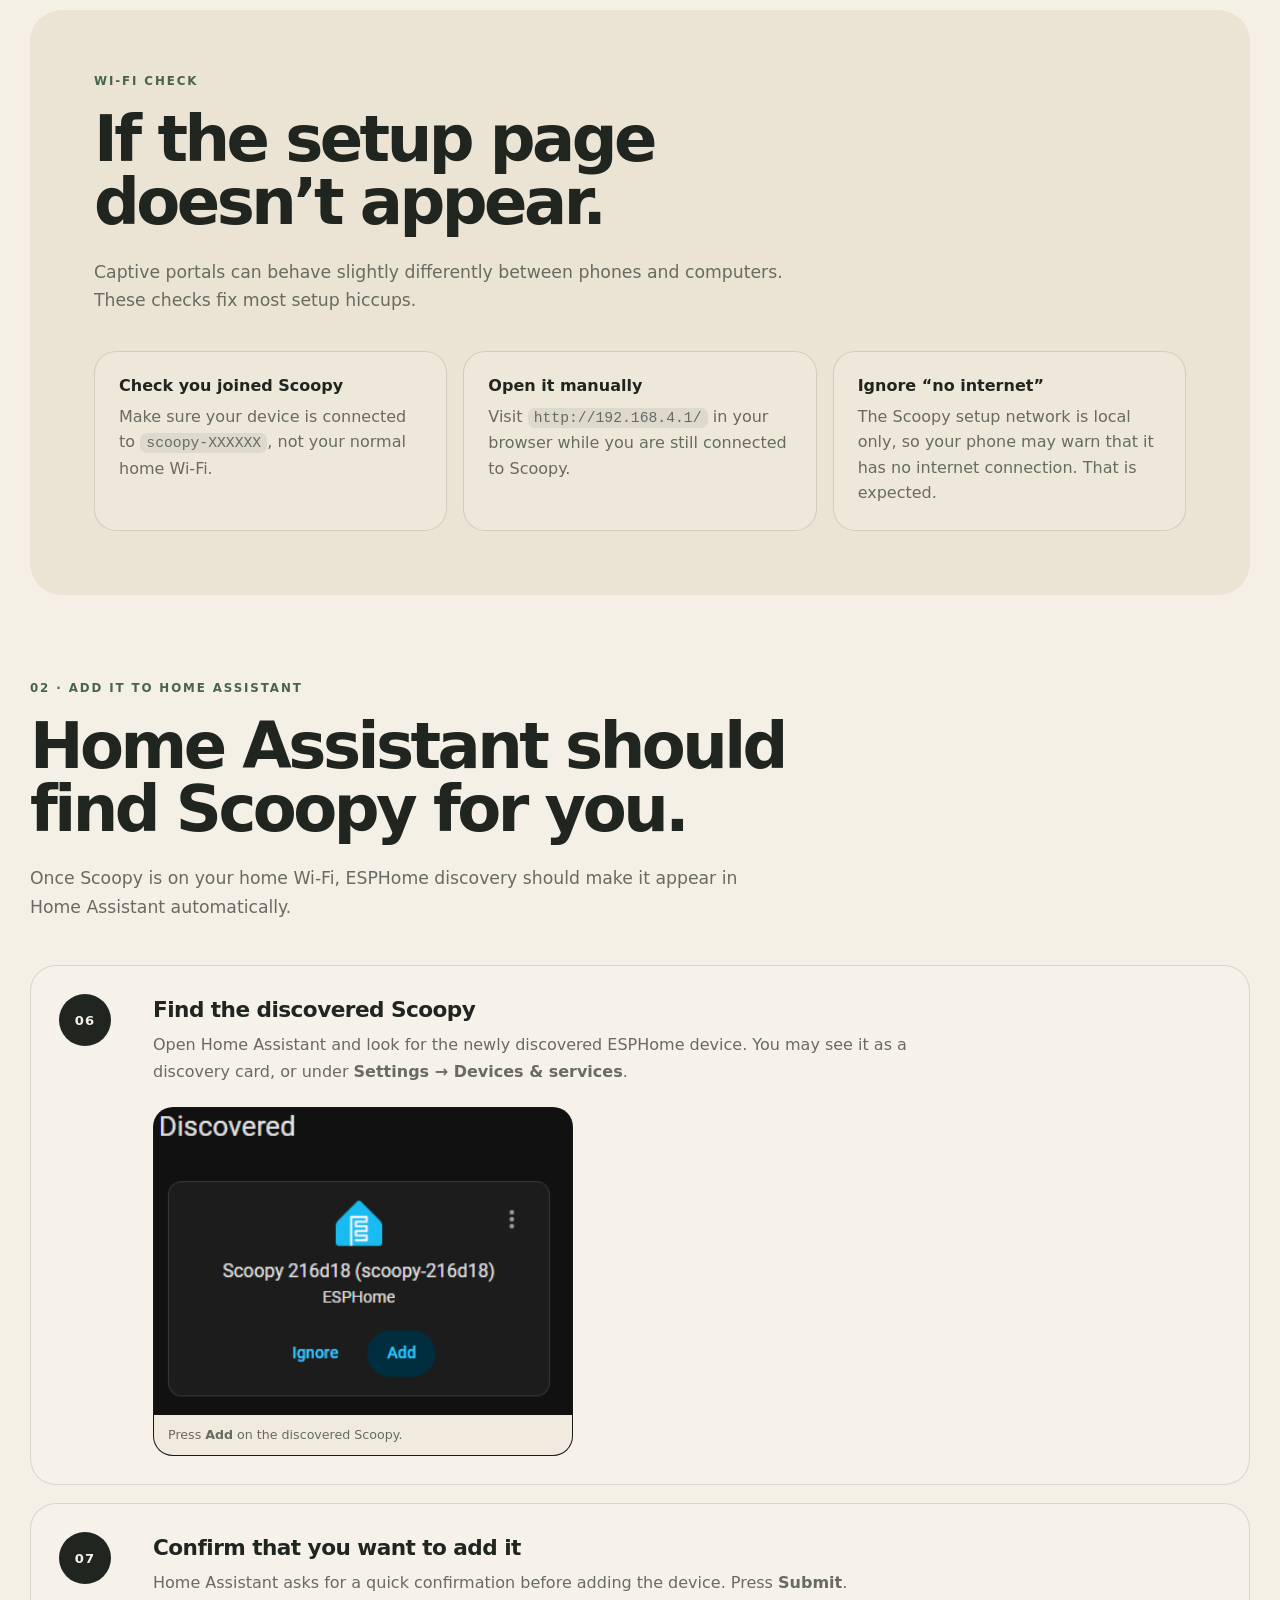
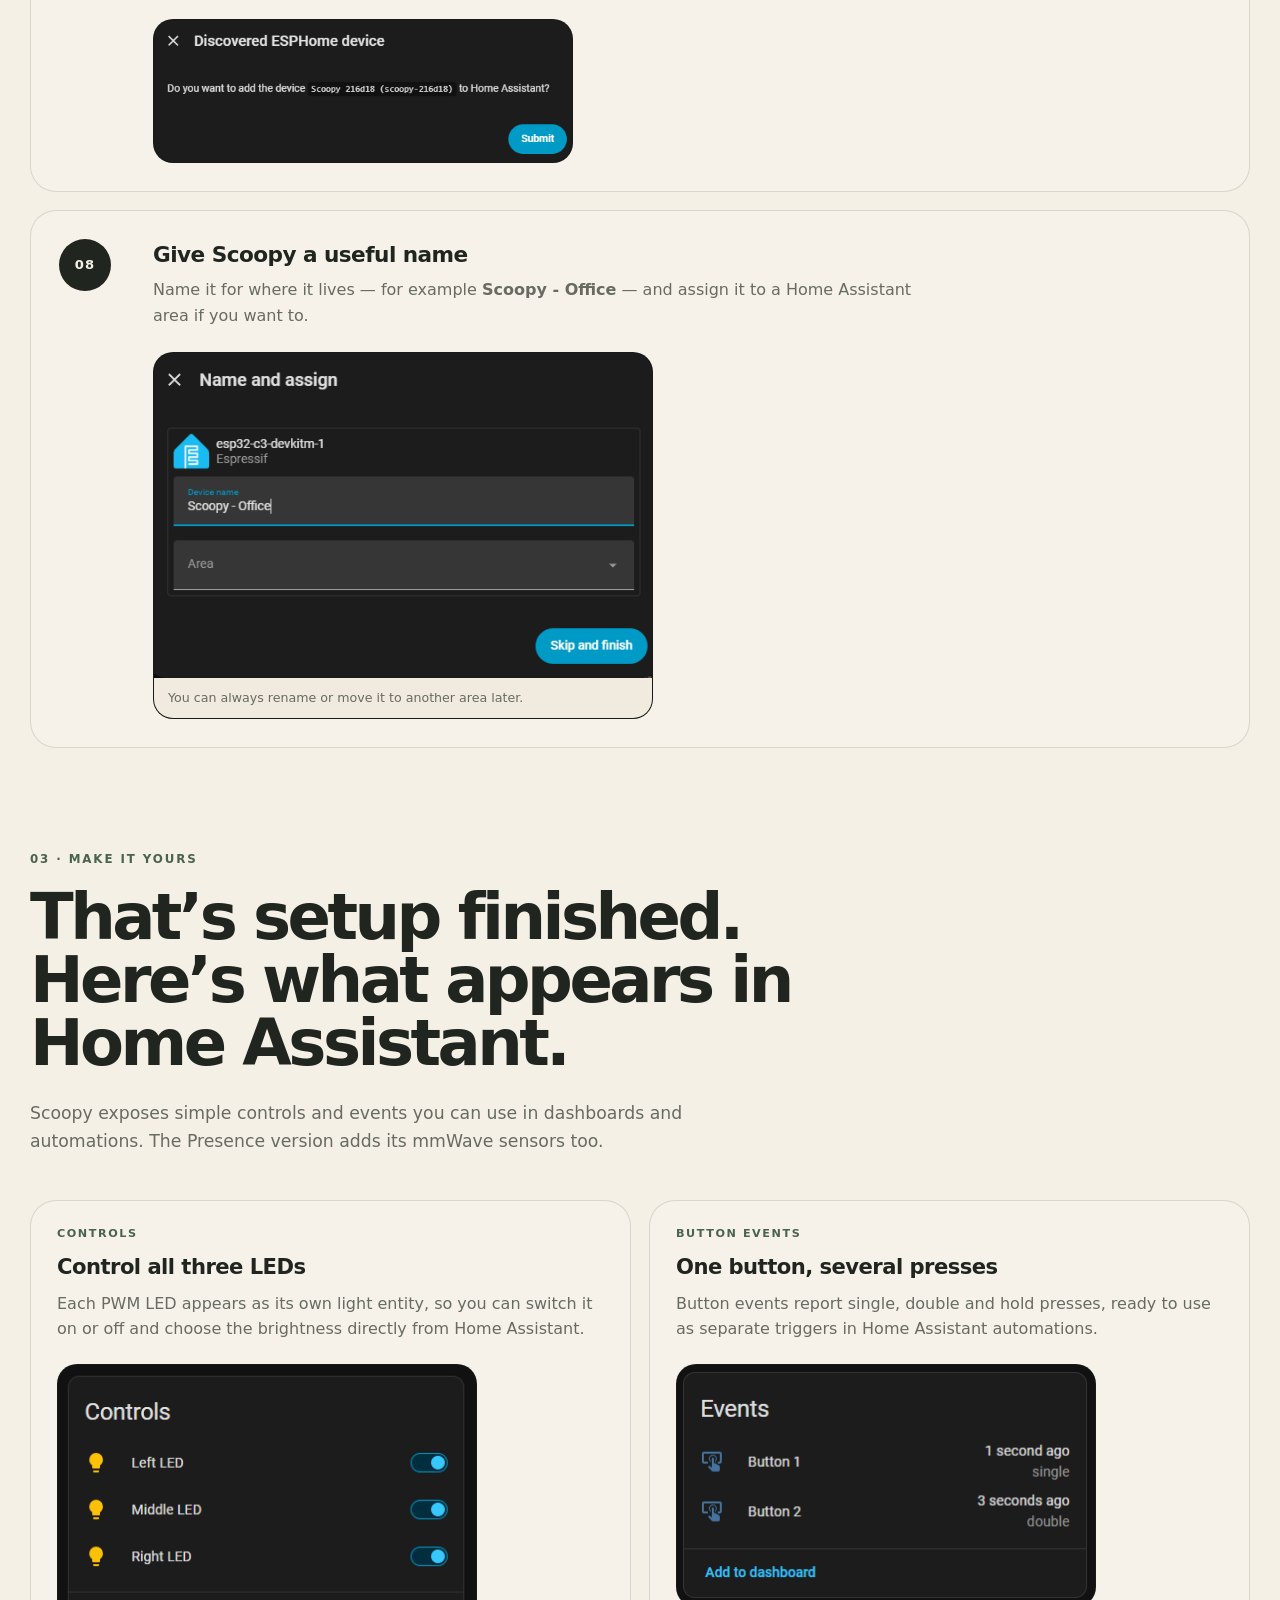
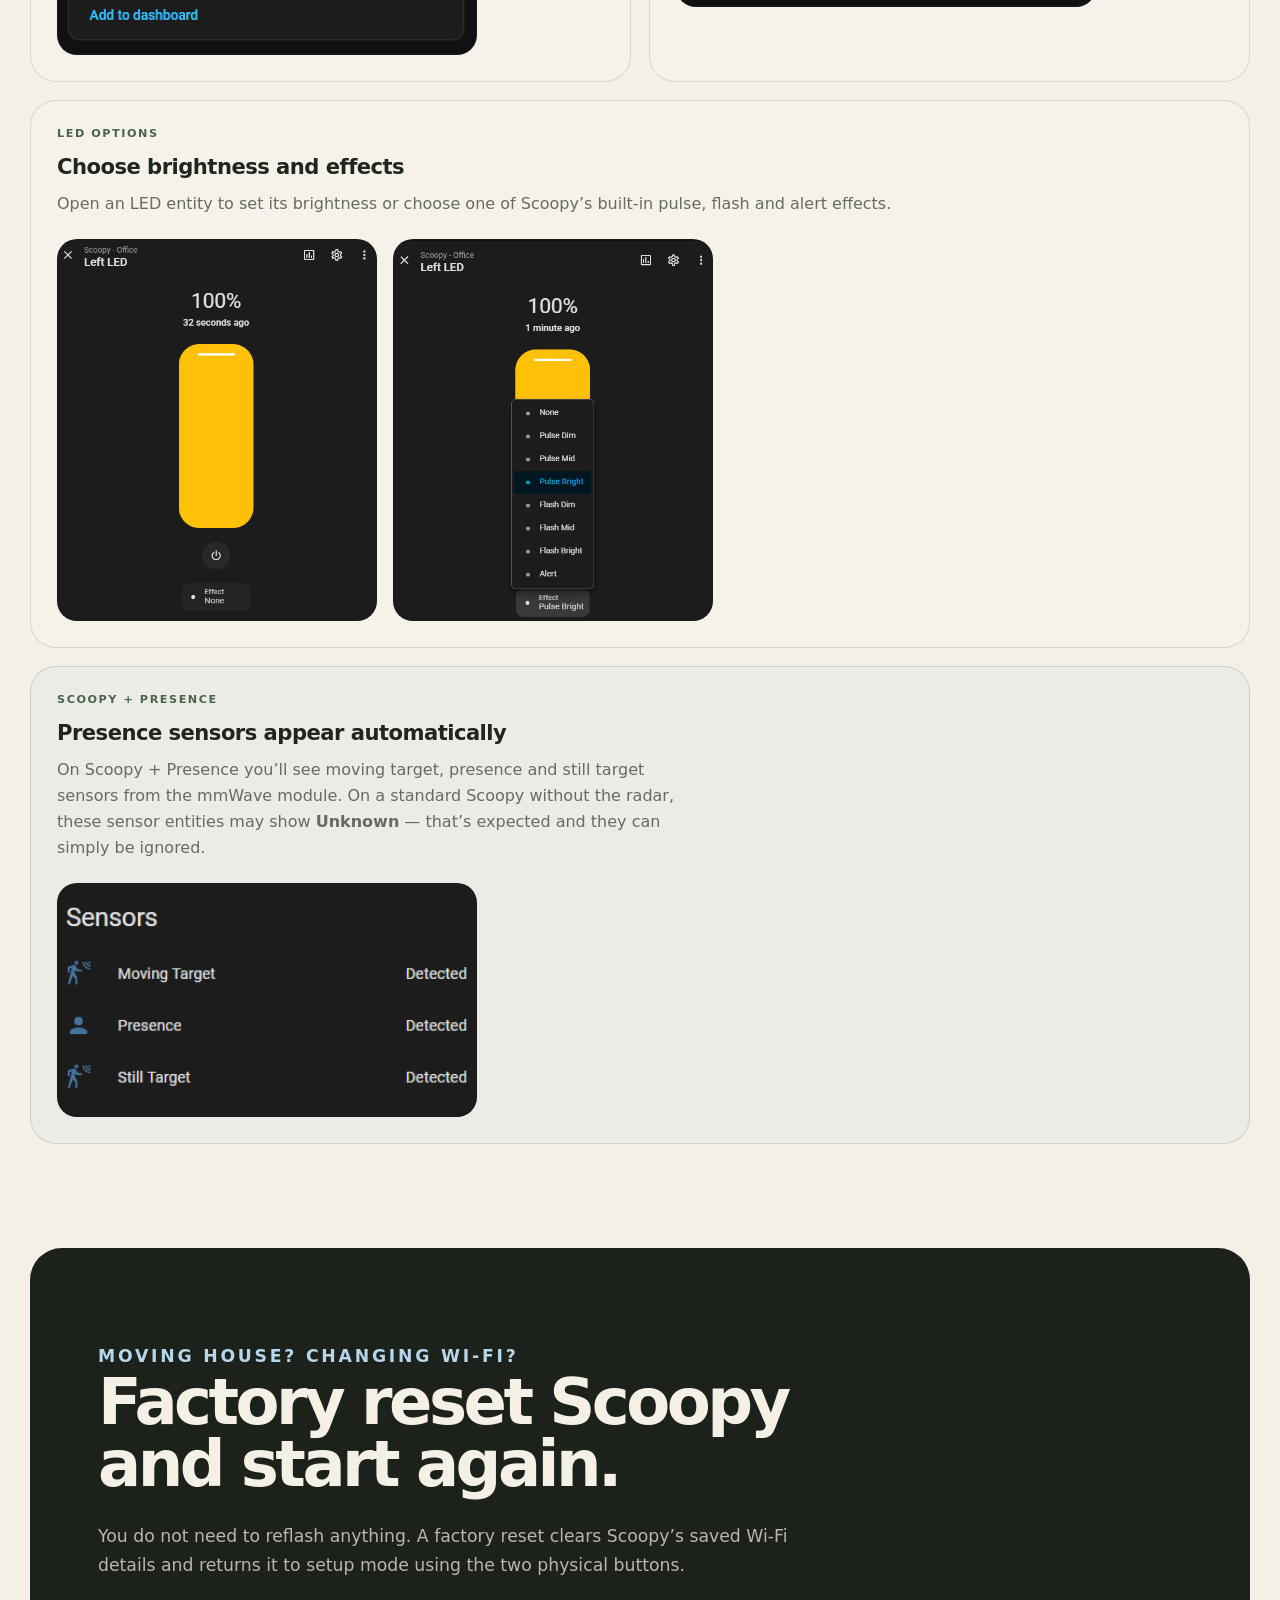
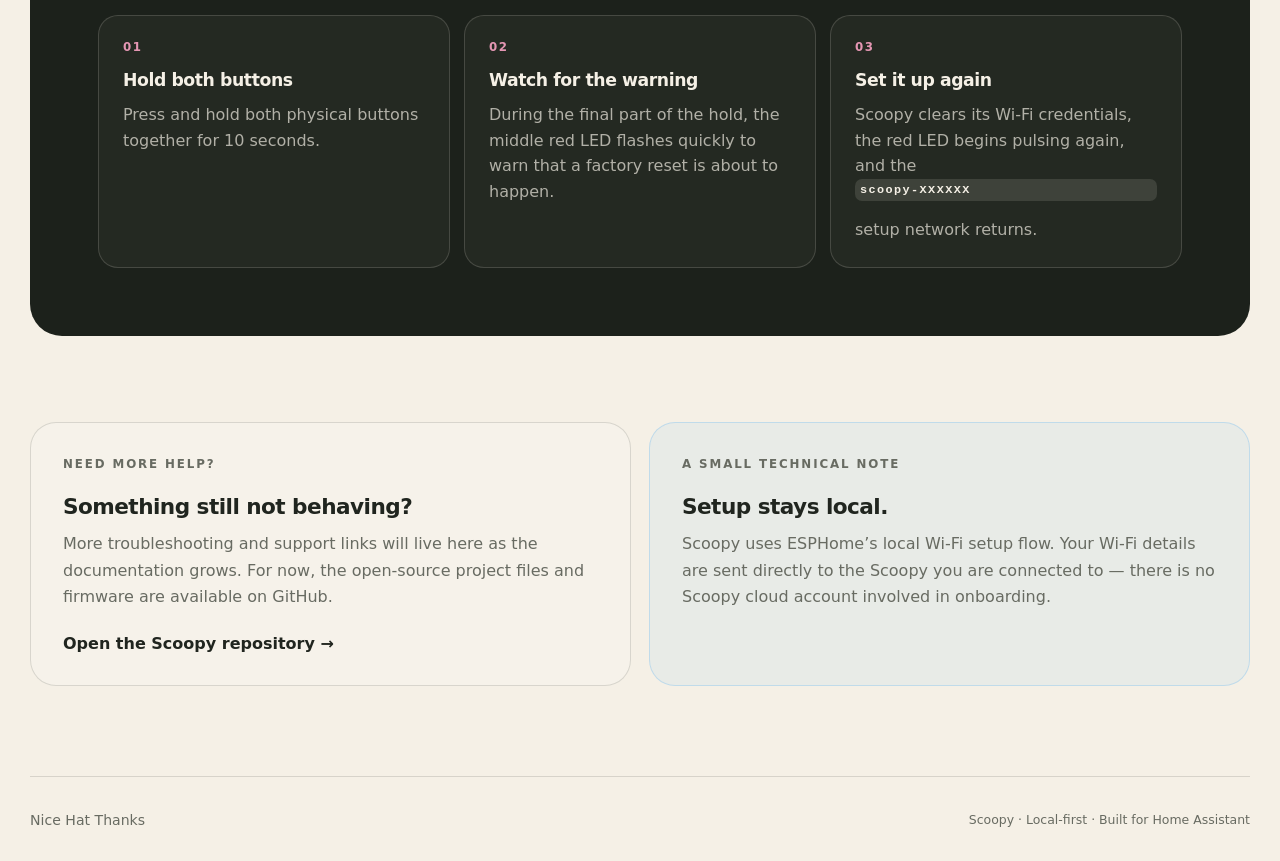
==== commit 9f1b4003: "Refresh setup lightpipe styling" ====
--- a/setup/index.html
+++ b/setup/index.html
@@ -6,7 +6,7 @@
   <meta name="description" content="Set up your Scoopy Node, connect it to Wi-Fi and add it to Home Assistant.">
   <title>Set up your Scoopy · Nice Hat Thanks</title>
   <link rel="stylesheet" href="../css/style.css?v=20260820-home-refresh">
-  <link rel="stylesheet" href="../css/setup.css?v=20260821-lightpipe-crop-2">
+  <link rel="stylesheet" href="../css/setup.css?v=20260821-lightpipe-final">
 </head>
 <body>
 <header class="site-header">
--- a/css/setup.css
+++ b/css/setup.css
@@ -1 +1 @@
-.setup-main{padding-bottom:90px}.setup-hero{min-height:auto;grid-template-columns:minmax(0,1fr) minmax(300px,.58fr);padding:76px 0 82px}.setup-hero h1{font-size:clamp(3.5rem,7vw,6.4rem)}.setup-quick-card{align-self:center;padding:28px;border:1px solid var(--border);border-radius:28px;background:var(--surface)}.setup-quick-card h2{font-size:1.45rem;letter-spacing:-.035em;margin-bottom:18px}.setup-quick-card dl{display:grid;grid-template-columns:auto 1fr;gap:12px 18px;margin:0}.setup-quick-card dt{color:var(--muted);font-size:.85rem}.setup-quick-card dd{margin:0;font-weight:750;word-break:break-word}.setup-quick-card code,.inline-code{padding:.14em .42em;border-radius:7px;background:rgba(32,37,31,.08);font-family:ui-monospace,SFMono-Regular,Menlo,Consolas,monospace;font-size:.92em}.status-led{width:9px;height:9px;display:inline-block;margin-right:8px;border-radius:50%;background:#d75959;box-shadow:0 0 0 5px rgba(215,89,89,.10);vertical-align:1px;animation:setupPulse 1.8s ease-in-out infinite}.setup-section,.capabilities-section{padding:86px 0 18px}.setup-heading{max-width:820px;margin-bottom:44px}.setup-heading>p:not(.eyebrow){max-width:720px;margin:24px 0 0;color:var(--muted);font-size:1.08rem;line-height:1.65}.setup-flow{display:grid;gap:18px}.setup-step{display:grid;grid-template-columns:72px minmax(0,1fr);gap:22px;padding:28px;border:1px solid var(--border);border-radius:26px;background:rgba(255,255,255,.16)}.step-number{width:52px;height:52px;display:grid;place-items:center;border-radius:50%;background:var(--text);color:var(--background);font-size:.82rem;font-weight:800;letter-spacing:.08em}.step-content{min-width:0}.step-content h3{margin:3px 0 10px;font-size:1.35rem}.step-content p{max-width:760px;margin-bottom:0;color:var(--muted);line-height:1.65}.step-content p+p{margin-top:12px}.setup-callout{margin-top:18px;padding:16px 18px;border-radius:16px;background:var(--surface-soft);line-height:1.6}.setup-callout strong{color:var(--text)}.setup-led-demo{max-width:600px;display:flex;align-items:center;gap:22px;margin-top:22px;padding:16px 18px;border:1px solid var(--border);border-radius:20px;background:var(--surface-soft)}.setup-led-copy{display:flex;flex-direction:column;gap:4px;flex:1}.setup-led-copy strong{font-size:.95rem}.setup-led-copy span{color:var(--muted);font-size:.85rem}.scoopy-lightpipe-demo{position:relative;width:250px;height:245px;overflow:hidden;flex:0 0 250px;border-radius:16px;background:var(--surface-soft)}.scoopy-lightpipe-demo img{position:absolute;left:0;top:-92px;display:block;width:250px;height:auto}.scoopy-lightpipe-pulse{animation:lightpipePulse 1.55s ease-in-out infinite;pointer-events:none;filter:sepia(1) saturate(8) hue-rotate(315deg) brightness(1.15) drop-shadow(0 0 7px rgba(210,45,45,.7))}.setup-screenshot{width:min(760px,100%);margin:22px 0 0;overflow:hidden;border:1px solid var(--border);border-radius:20px;background:#171717}.setup-screenshot img{width:100%;height:auto;display:block}.setup-screenshot figcaption{padding:11px 14px;background:var(--surface-soft);color:var(--muted);font-size:.79rem;line-height:1.45}.portal-shot{max-width:420px;background:transparent}.compact-shot{max-width:420px}.wide-shot{max-width:500px}.connection-panel{margin-top:84px;padding:clamp(36px,6vw,64px);border-radius:32px;background:var(--surface)}.connection-panel .setup-heading{margin-bottom:36px}.mini-grid{display:grid;grid-template-columns:repeat(3,minmax(0,1fr));gap:16px}.mini-card{padding:24px;border:1px solid var(--border);border-radius:22px;background:rgba(255,255,255,.18)}.mini-card strong{display:block;margin-bottom:9px;font-size:1rem}.mini-card p{margin:0;color:var(--muted);line-height:1.6}.capabilities-grid{display:grid;grid-template-columns:repeat(2,minmax(0,1fr));gap:18px}.capability-card{padding:26px;border:1px solid var(--border);border-radius:26px;background:rgba(255,255,255,.16);overflow:hidden}.capability-copy{max-width:640px}.capability-kicker{display:block;margin-bottom:14px;color:var(--accent);font-size:.7rem;font-weight:800;letter-spacing:.14em}.capability-card h3{font-size:1.32rem}.capability-card p{margin:0;color:var(--muted);line-height:1.62}.capability-card .setup-screenshot{width:100%;max-width:420px;margin-top:22px}.capability-wide{grid-column:1/-1}.led-options-card .capability-copy{max-width:none}.led-options-card .capability-copy p{white-space:nowrap}.screenshot-pair{display:grid;grid-template-columns:repeat(2,320px);gap:16px;align-items:start;max-width:656px}.screenshot-pair .setup-screenshot{width:320px;max-width:320px;height:392px}.screenshot-pair .setup-screenshot img{width:100%;height:100%;object-fit:cover;object-position:top}.sensor-shot{max-width:420px}.presence-card{background:rgba(182,214,235,.14)}.recovery-panel{margin-top:86px;padding:clamp(38px,6vw,68px);border-radius:32px;background:var(--render-background);color:var(--background)}.recovery-panel .eyebrow{color:#b6d6eb}.recovery-panel h2{max-width:800px;color:var(--background)}.recovery-panel>p{max-width:740px;margin:26px 0 0;color:rgba(245,240,230,.72);font-size:1.08rem;line-height:1.65}.recovery-steps{display:grid;grid-template-columns:repeat(3,minmax(0,1fr));gap:14px;margin-top:36px}.recovery-steps article{padding:24px;border:1px solid rgba(245,240,230,.16);border-radius:20px;background:rgba(245,240,230,.04)}.recovery-steps span{display:block;margin-bottom:16px;color:#e496b3;font-size:.74rem;font-weight:800;letter-spacing:.12em}.recovery-steps h3{color:var(--background)}.recovery-steps p{margin:0;color:rgba(245,240,230,.68);line-height:1.6}.recovery-panel .inline-code{background:rgba(245,240,230,.12);color:var(--background)}.help-grid{display:grid;grid-template-columns:1fr 1fr;gap:18px;margin-top:86px}.help-card{padding:32px;border:1px solid var(--border);border-radius:26px;background:rgba(255,255,255,.16)}.help-card h3{font-size:1.35rem}.help-card p{color:var(--muted);line-height:1.65}.help-card .text-link{margin-top:8px;color:var(--text)}.technical-note{border-color:rgba(182,214,235,.8);background:rgba(182,214,235,.2)}.setup-footer-note{font-size:.78rem}.setup-nav a[aria-current="page"]{color:var(--text);font-weight:750}@keyframes setupPulse{0%,100%{opacity:.28;transform:scale(.88)}50%{opacity:1;transform:scale(1.08)}}@keyframes lightpipePulse{0%,100%{opacity:.03}50%{opacity:1}}@media(prefers-reduced-motion:reduce){.status-led,.scoopy-lightpipe-pulse{animation:none}.scoopy-lightpipe-pulse{opacity:1}}@media(max-width:980px){.setup-hero{grid-template-columns:1fr}.setup-quick-card{width:min(600px,100%)}.mini-grid,.recovery-steps{grid-template-columns:1fr}.help-grid{grid-template-columns:1fr}.capabilities-grid{grid-template-columns:1fr}.capability-wide{grid-column:auto}.led-options-card .capability-copy p{white-space:normal}}@media(max-width:640px){.setup-hero{padding:64px 0 58px}.setup-hero h1{font-size:clamp(3rem,16vw,4.7rem)}.setup-section,.capabilities-section{padding-top:68px}.setup-step{grid-template-columns:1fr;padding:24px}.step-number{width:44px;height:44px}.setup-led-demo{align-items:flex-start;flex-direction:column}.scoopy-lightpipe-demo{width:230px;height:225px;flex-basis:230px}.scoopy-lightpipe-demo img{width:230px;top:-84px}.screenshot-pair{grid-template-columns:1fr;max-width:100%}.screenshot-pair .setup-screenshot{width:min(320px,100%);max-width:100%;height:auto;aspect-ratio:320/392}.connection-panel,.recovery-panel{border-radius:26px}.setup-quick-card{padding:23px;border-radius:24px}.setup-quick-card dl{grid-template-columns:1fr;gap:5px}.setup-quick-card dd{margin-bottom:9px}.setup-footer-note{max-width:240px}.capability-card{padding:22px}.setup-screenshot{max-width:100%;border-radius:16px}}+.setup-main{padding-bottom:90px}.setup-hero{min-height:auto;grid-template-columns:minmax(0,1fr) minmax(300px,.58fr);padding:76px 0 82px}.setup-hero h1{font-size:clamp(3.5rem,7vw,6.4rem)}.setup-quick-card{align-self:center;padding:28px;border:1px solid var(--border);border-radius:28px;background:var(--surface)}.setup-quick-card h2{font-size:1.45rem;letter-spacing:-.035em;margin-bottom:18px}.setup-quick-card dl{display:grid;grid-template-columns:auto 1fr;gap:12px 18px;margin:0}.setup-quick-card dt{color:var(--muted);font-size:.85rem}.setup-quick-card dd{margin:0;font-weight:750;word-break:break-word}.setup-quick-card code,.inline-code{padding:.14em .42em;border-radius:7px;background:rgba(32,37,31,.08);font-family:ui-monospace,SFMono-Regular,Menlo,Consolas,monospace;font-size:.92em}.status-led{width:9px;height:9px;display:inline-block;margin-right:8px;border-radius:50%;background:#d75959;box-shadow:0 0 0 5px rgba(215,89,89,.10);vertical-align:1px;animation:setupPulse 1.8s ease-in-out infinite}.setup-section,.capabilities-section{padding:86px 0 18px}.setup-heading{max-width:820px;margin-bottom:44px}.setup-heading>p:not(.eyebrow){max-width:720px;margin:24px 0 0;color:var(--muted);font-size:1.08rem;line-height:1.65}.setup-flow{display:grid;gap:18px}.setup-step{display:grid;grid-template-columns:72px minmax(0,1fr);gap:22px;padding:28px;border:1px solid var(--border);border-radius:26px;background:rgba(255,255,255,.16)}.step-number{width:52px;height:52px;display:grid;place-items:center;border-radius:50%;background:var(--text);color:var(--background);font-size:.82rem;font-weight:800;letter-spacing:.08em}.step-content{min-width:0}.step-content h3{margin:3px 0 10px;font-size:1.35rem}.step-content p{max-width:760px;margin-bottom:0;color:var(--muted);line-height:1.65}.step-content p+p{margin-top:12px}.setup-callout{margin-top:18px;padding:16px 18px;border-radius:16px;background:var(--surface-soft);line-height:1.6}.setup-callout strong{color:var(--text)}.setup-led-demo{width:fit-content;max-width:100%;display:flex;align-items:center;gap:18px;margin-top:22px;padding:12px 14px;border:1px solid var(--border);border-radius:18px;background:var(--surface-soft)}.setup-led-copy{display:flex;flex-direction:column;gap:4px;max-width:170px}.setup-led-copy strong{font-size:.95rem}.setup-led-copy span{color:var(--muted);font-size:.85rem;line-height:1.45}.scoopy-lightpipe-demo{position:relative;width:220px;height:289px;flex:0 0 auto;overflow:hidden;border-radius:12px;background:#171d17}.scoopy-lightpipe-demo img{position:absolute;display:block;width:314.286px;height:314.286px;max-width:none;left:-50.286px;top:-12.571px}.scoopy-lightpipe-pulse{clip-path:circle(15px at 50.6% 32.4%);filter:brightness(0) saturate(100%) invert(43%) sepia(47%) saturate(1118%) hue-rotate(314deg) brightness(90%) contrast(89%);animation:lightpipePulse 1.65s ease-in-out infinite;pointer-events:none}.setup-screenshot{width:min(760px,100%);margin:22px 0 0;overflow:hidden;border:1px solid var(--border);border-radius:20px;background:#171717}.setup-screenshot img{width:100%;height:auto;display:block}.setup-screenshot figcaption{padding:11px 14px;background:var(--surface-soft);color:var(--muted);font-size:.79rem;line-height:1.45}.portal-shot{max-width:420px;background:transparent}.compact-shot{max-width:420px}.wide-shot{max-width:500px}.connection-panel{margin-top:84px;padding:clamp(36px,6vw,64px);border-radius:32px;background:var(--surface)}.connection-panel .setup-heading{margin-bottom:36px}.mini-grid{display:grid;grid-template-columns:repeat(3,minmax(0,1fr));gap:16px}.mini-card{padding:24px;border:1px solid var(--border);border-radius:22px;background:rgba(255,255,255,.18)}.mini-card strong{display:block;margin-bottom:9px;font-size:1rem}.mini-card p{margin:0;color:var(--muted);line-height:1.6}.capabilities-grid{display:grid;grid-template-columns:repeat(2,minmax(0,1fr));gap:18px}.capability-card{padding:26px;border:1px solid var(--border);border-radius:26px;background:rgba(255,255,255,.16);overflow:hidden}.capability-copy{max-width:640px}.capability-copy-wide{max-width:none}.capability-copy-wide p{white-space:nowrap}.capability-kicker{display:block;margin-bottom:14px;color:var(--accent);font-size:.7rem;font-weight:800;letter-spacing:.14em}.capability-card h3{font-size:1.32rem}.capability-card p{margin:0;color:var(--muted);line-height:1.62}.capability-card .setup-screenshot{width:100%;max-width:420px;margin-top:22px}.capability-wide{grid-column:1/-1}.screenshot-pair{display:grid;grid-template-columns:repeat(2,320px);gap:16px;align-items:start;max-width:656px}.screenshot-pair .setup-screenshot{width:320px;max-width:320px;height:382px}.screenshot-pair .setup-screenshot img{width:100%;height:100%;object-fit:cover;object-position:top}.sensor-shot{max-width:420px}.presence-card{background:rgba(182,214,235,.14)}.recovery-panel{margin-top:86px;padding:clamp(38px,6vw,68px);border-radius:32px;background:var(--render-background);color:var(--background)}.recovery-panel .eyebrow{color:#b6d6eb}.recovery-panel h2{max-width:800px;color:var(--background)}.recovery-panel>p{max-width:740px;margin:26px 0 0;color:rgba(245,240,230,.72);font-size:1.08rem;line-height:1.65}.recovery-steps{display:grid;grid-template-columns:repeat(3,minmax(0,1fr));gap:14px;margin-top:36px}.recovery-steps article{padding:24px;border:1px solid rgba(245,240,230,.16);border-radius:20px;background:rgba(245,240,230,.04)}.recovery-steps span{display:block;margin-bottom:16px;color:#e496b3;font-size:.74rem;font-weight:800;letter-spacing:.12em}.recovery-steps h3{color:var(--background)}.recovery-steps p{margin:0;color:rgba(245,240,230,.68);line-height:1.6}.recovery-panel .inline-code{background:rgba(245,240,230,.12);color:var(--background)}.help-grid{display:grid;grid-template-columns:1fr 1fr;gap:18px;margin-top:86px}.help-card{padding:32px;border:1px solid var(--border);border-radius:26px;background:rgba(255,255,255,.16)}.help-card h3{font-size:1.35rem}.help-card p{color:var(--muted);line-height:1.65}.help-card .text-link{margin-top:8px;color:var(--text)}.technical-note{border-color:rgba(182,214,235,.8);background:rgba(182,214,235,.2)}.setup-footer-note{font-size:.78rem}.setup-nav a[aria-current="page"]{color:var(--text);font-weight:750}@keyframes setupPulse{0%,100%{opacity:.28;transform:scale(.88)}50%{opacity:1;transform:scale(1.08)}}@keyframes lightpipePulse{0%,100%{opacity:0;filter:brightness(0) saturate(100%) invert(43%) sepia(47%) saturate(1118%) hue-rotate(314deg) brightness(90%) contrast(89%) drop-shadow(0 0 0 rgba(215,89,89,0))}50%{opacity:1;filter:brightness(0) saturate(100%) invert(43%) sepia(47%) saturate(1118%) hue-rotate(314deg) brightness(110%) contrast(89%) drop-shadow(0 0 12px rgba(215,89,89,.95))}}@media(prefers-reduced-motion:reduce){.status-led,.scoopy-lightpipe-pulse{animation:none}.scoopy-lightpipe-pulse{opacity:1}}@media(max-width:980px){.setup-hero{grid-template-columns:1fr}.setup-quick-card{width:min(600px,100%)}.mini-grid,.recovery-steps{grid-template-columns:1fr}.help-grid{grid-template-columns:1fr}.capabilities-grid{grid-template-columns:1fr}.capability-wide{grid-column:auto}.capability-copy-wide p{white-space:normal}}@media(max-width:640px){.setup-hero{padding:64px 0 58px}.setup-hero h1{font-size:clamp(3rem,16vw,4.7rem)}.setup-section,.capabilities-section{padding-top:68px}.setup-step{grid-template-columns:1fr;padding:24px}.step-number{width:44px;height:44px}.setup-led-demo{align-items:flex-start;flex-direction:column}.scoopy-lightpipe-demo{width:220px;height:289px}.screenshot-pair{grid-template-columns:1fr;max-width:100%}.screenshot-pair .setup-screenshot{width:min(320px,100%);max-width:100%;height:auto}.screenshot-pair .setup-screenshot img{height:auto;object-fit:contain}.connection-panel,.recovery-panel{border-radius:26px}.setup-quick-card{padding:23px;border-radius:24px}.setup-quick-card dl{grid-template-columns:1fr;gap:5px}.setup-quick-card dd{margin-bottom:9px}.setup-footer-note{max-width:240px}.capability-card{padding:22px}.setup-screenshot{max-width:100%;border-radius:16px}}
